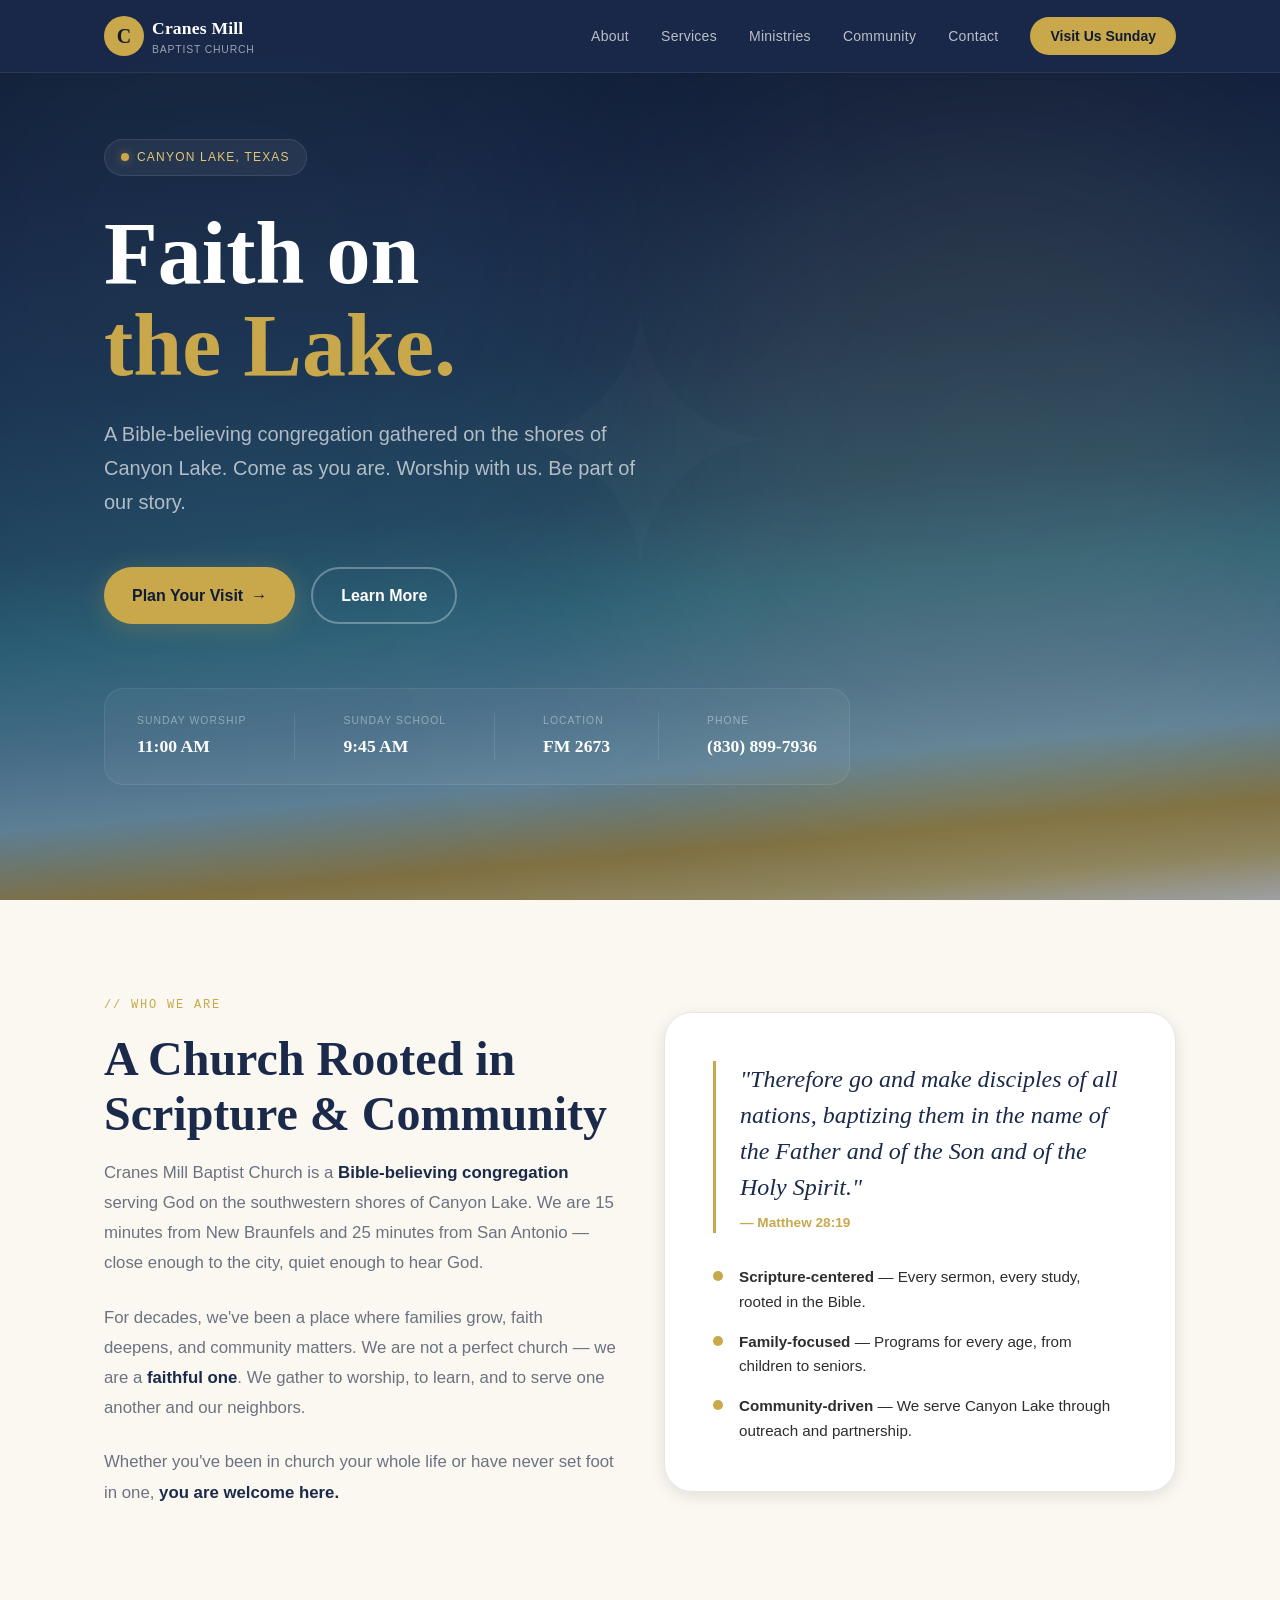
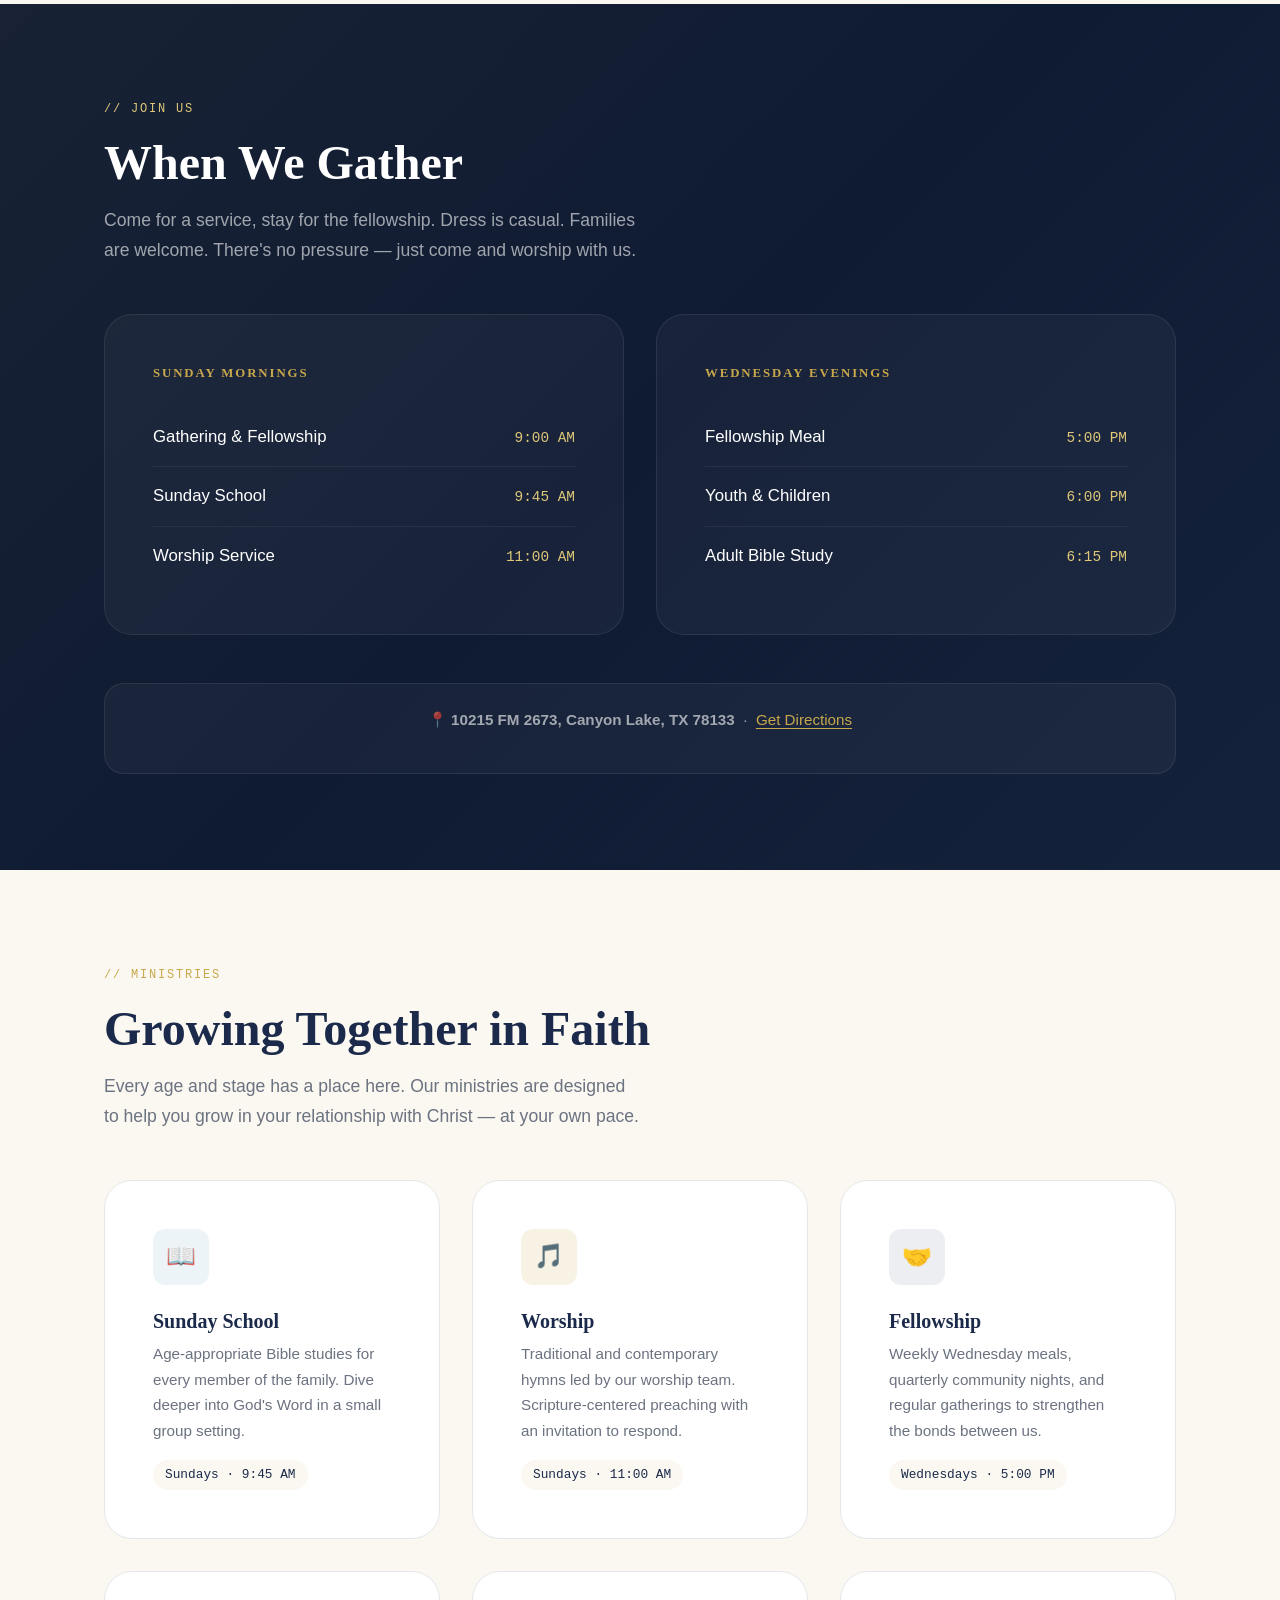
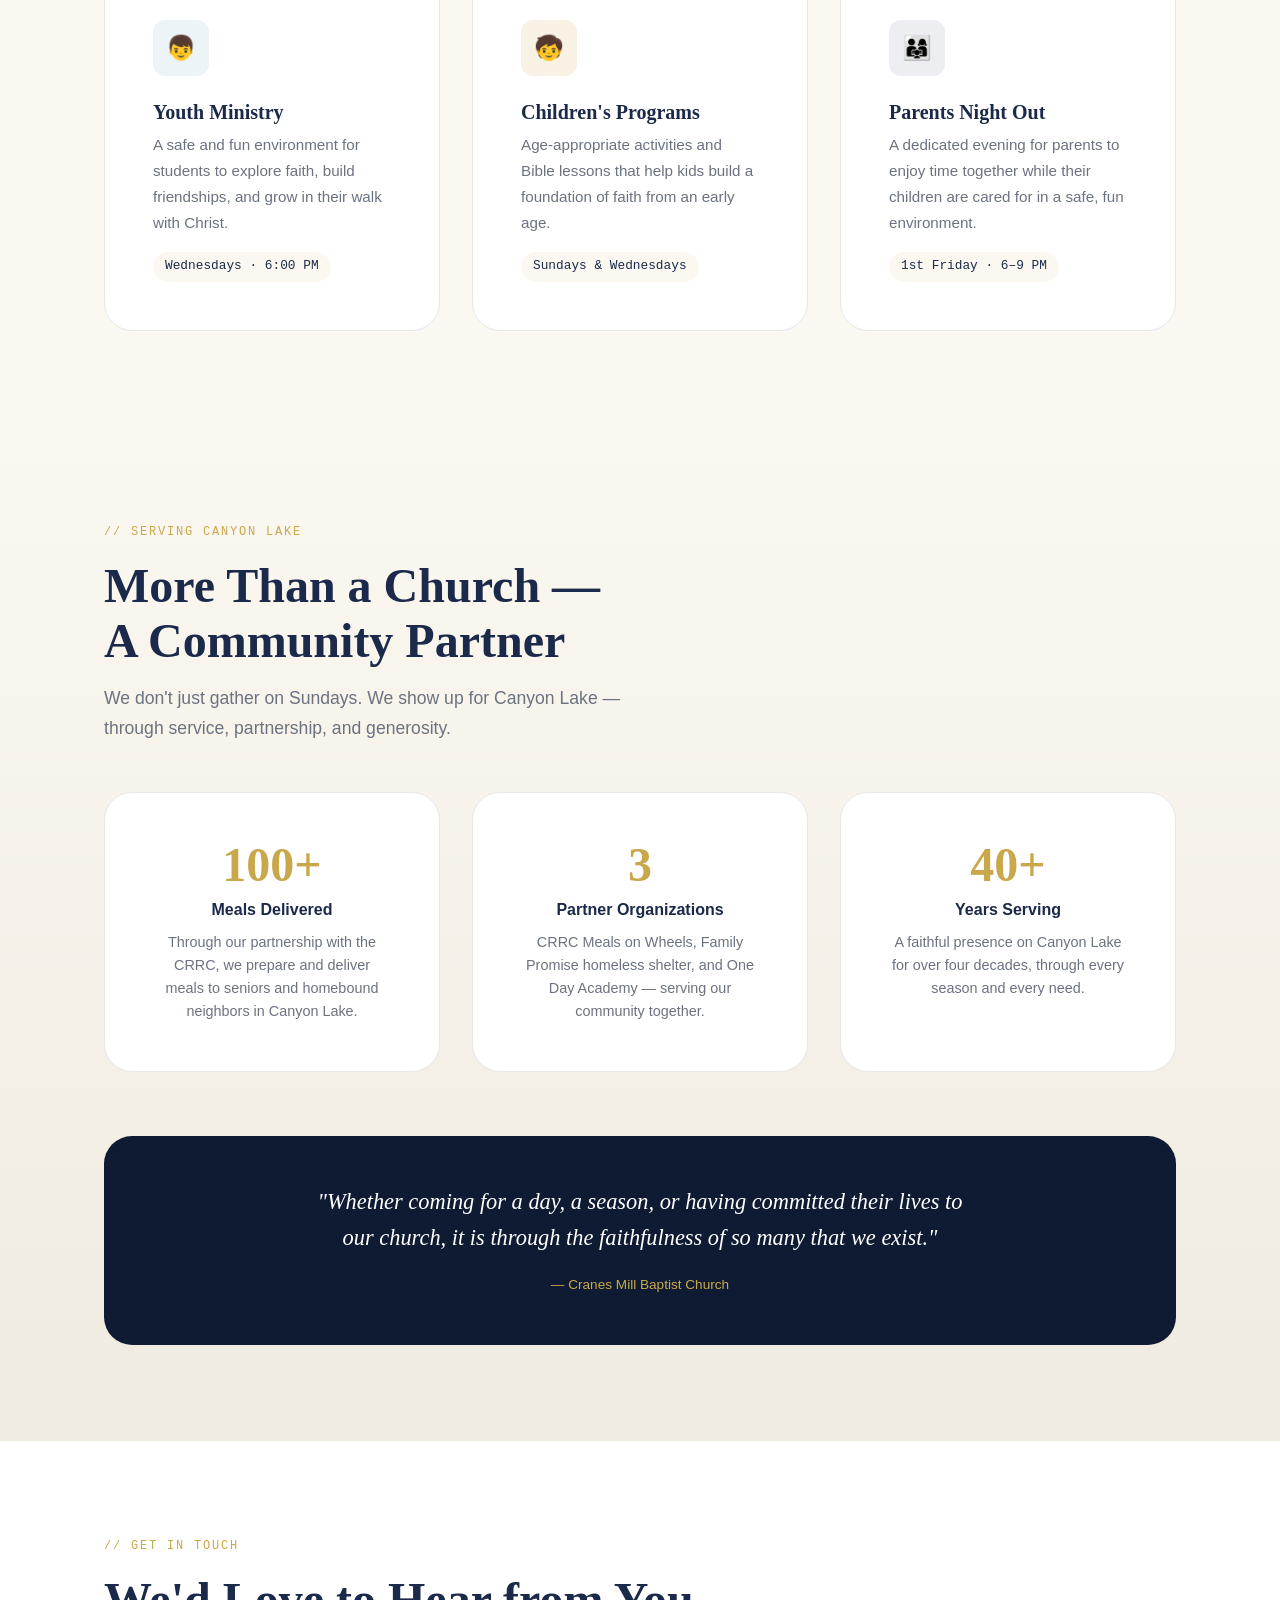
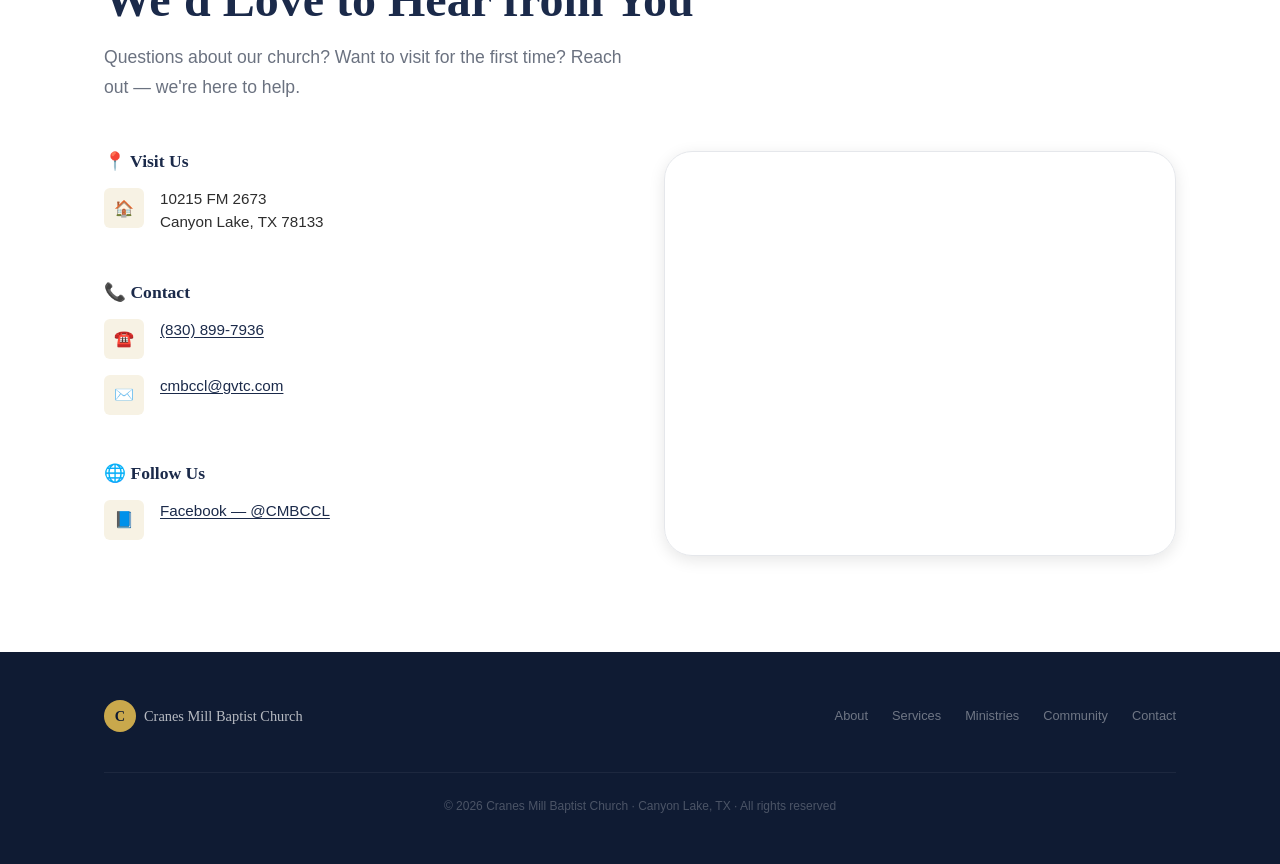
==== index.html @ 20af7277 "Initial deploy: Cranes Mill Baptist Church landing page Beautiful, responsive landing page for Crane" ====
<!DOCTYPE html>
<html lang="en">
<head>
  <meta charset="UTF-8" />
  <meta name="viewport" content="width=device-width, initial-scale=1.0" />
  <title>Cranes Mill Baptist Church — Faith on the Lake</title>
  <meta name="description" content="Cranes Mill Baptist Church — a Bible-believing congregation on the shores of Canyon Lake, TX. Join us Sundays at 11:00 AM for worship." />
  <meta property="og:title" content="Cranes Mill Baptist Church — Faith on the Lake" />
  <meta property="og:description" content="A Bible-believing congregation on the shores of Canyon Lake, TX. Join us Sundays at 11:00 AM." />
  <meta property="og:type" content="website" />
  <meta name="theme-color" content="#1B2A4A" />

  <style>
    /* ============================================================
       DESIGN TOKENS
       ============================================================ */
    :root {
      /* Palette */
      --navy:         #1B2A4A;
      --navy-deep:    #0F1B33;
      --navy-light:   #253A5E;
      --gold:         #C9A84C;
      --gold-light:   #E0C878;
      --gold-dim:     rgba(201, 168, 76, 0.15);
      --sky:          #6BA3BE;
      --sky-light:    #8FC1D6;
      --cream:        #FBF8F1;
      --cream-dark:   #F0EBE0;
      --white:        #FFFFFF;
      --charcoal:     #2D2D2D;
      --gray:         #6B7280;
      --gray-light:   #9CA3AF;
      --gray-border:  #E5E7EB;

      /* Typography */
      --font-heading: Georgia, 'Times New Roman', serif;
      --font-body:    -apple-system, BlinkMacSystemFont, 'Segoe UI', Roboto, 'Helvetica Neue', Arial, sans-serif;
      --font-mono:    'SF Mono', SFMono-Regular, Menlo, Consolas, monospace;

      /* Spacing */
      --space-xs:  0.25rem;
      --space-sm:  0.5rem;
      --space-md:  1rem;
      --space-lg:  1.5rem;
      --space-xl:  2rem;
      --space-2xl: 3rem;
      --space-3xl: 4rem;
      --space-4xl: 6rem;

      /* Radius */
      --radius-sm:   6px;
      --radius-md:   12px;
      --radius-lg:   20px;
      --radius-xl:   28px;
      --radius-pill: 999px;

      /* Shadows */
      --shadow-sm:  0 1px 3px rgba(0,0,0,0.08);
      --shadow-md:  0 4px 16px rgba(0,0,0,0.1);
      --shadow-lg:  0 8px 32px rgba(0,0,0,0.12);
      --shadow-xl:  0 16px 48px rgba(0,0,0,0.15);
      --shadow-gold: 0 4px 24px rgba(201, 168, 76, 0.25);

      /* Transitions */
      --ease-out: cubic-bezier(0.16, 1, 0.3, 1);
      --duration-fast: 180ms;
      --duration-normal: 320ms;
      --duration-slow: 500ms;
    }

    /* ============================================================
       RESET
       ============================================================ */
    *, *::before, *::after { box-sizing: border-box; margin: 0; padding: 0; }
    html { scroll-behavior: smooth; -webkit-text-size-adjust: 100%; }
    body {
      font-family: var(--font-body);
      font-size: 16px;
      line-height: 1.6;
      color: var(--charcoal);
      background: var(--cream);
      -webkit-font-smoothing: antialiased;
      -moz-osx-font-smoothing: grayscale;
      overflow-x: hidden;
    }
    img { max-width: 100%; display: block; }
    a { color: inherit; text-decoration: none; }
    ul, ol { list-style: none; }
    h1, h2, h3, h4, h5, h6 { font-family: var(--font-heading); line-height: 1.2; }

    /* ============================================================
       UTILITIES
       ============================================================ */
    .container {
      width: 100%;
      max-width: 1120px;
      margin: 0 auto;
      padding: 0 var(--space-lg);
    }
    .sr-only {
      position: absolute; width: 1px; height: 1px;
      padding: 0; margin: -1px; overflow: hidden;
      clip: rect(0,0,0,0); white-space: nowrap; border: 0;
    }
    .text-center { text-align: center; }
    .text-gold { color: var(--gold); }
    .text-navy { color: var(--navy); }
    .text-white { color: var(--white); }

    /* ============================================================
       BUTTONS
       ============================================================ */
    .btn {
      display: inline-flex;
      align-items: center;
      gap: var(--space-sm);
      padding: 0.875rem 1.75rem;
      border-radius: var(--radius-pill);
      font-family: var(--font-body);
      font-size: 1rem;
      font-weight: 600;
      cursor: pointer;
      border: none;
      transition: all var(--duration-normal) var(--ease-out);
      white-space: nowrap;
    }
    .btn-primary {
      background: var(--gold);
      color: var(--navy-deep);
      box-shadow: var(--shadow-gold);
    }
    .btn-primary:hover {
      background: var(--gold-light);
      transform: translateY(-2px);
      box-shadow: 0 8px 32px rgba(201, 168, 76, 0.35);
    }
    .btn-outline {
      background: transparent;
      color: var(--white);
      border: 2px solid rgba(255,255,255,0.3);
    }
    .btn-outline:hover {
      border-color: var(--gold);
      color: var(--gold);
      background: rgba(201, 168, 76, 0.08);
    }
    .btn-navy {
      background: var(--navy);
      color: var(--white);
    }
    .btn-navy:hover {
      background: var(--navy-light);
      transform: translateY(-2px);
    }
    .btn-arrow { transition: transform var(--duration-fast) var(--ease-out); }
    .btn:hover .btn-arrow { transform: translateX(4px); }

    /* ============================================================
       SCROLL REVEAL
       ============================================================ */
    [data-reveal] {
      opacity: 0;
      transform: translateY(24px);
      transition: opacity var(--duration-slow) var(--ease-out),
                  transform var(--duration-slow) var(--ease-out);
    }
    [data-reveal].is-visible {
      opacity: 1;
      transform: translateY(0);
    }
    @media (prefers-reduced-motion: reduce) {
      [data-reveal] { opacity: 1; transform: none; transition: none; }
    }

    /* ============================================================
       NAVIGATION
       ============================================================ */
    .nav {
      position: fixed;
      top: 0; left: 0; right: 0;
      z-index: 1000;
      background: rgba(27, 42, 74, 0.92);
      backdrop-filter: blur(16px);
      -webkit-backdrop-filter: blur(16px);
      border-bottom: 1px solid rgba(255,255,255,0.08);
      transition: background var(--duration-normal) var(--ease-out);
    }
    .nav-inner {
      display: flex;
      align-items: center;
      justify-content: space-between;
      height: 72px;
    }
    .nav-brand {
      display: flex;
      align-items: center;
      gap: var(--space-sm);
    }
    .nav-logo {
      width: 40px; height: 40px;
      background: var(--gold);
      border-radius: 50%;
      display: flex;
      align-items: center;
      justify-content: center;
      font-family: var(--font-heading);
      font-size: 1.25rem;
      font-weight: 700;
      color: var(--navy-deep);
    }
    .nav-name {
      font-family: var(--font-heading);
      font-size: 1.1rem;
      font-weight: 700;
      color: var(--white);
      letter-spacing: 0.01em;
    }
    .nav-name small {
      display: block;
      font-size: 0.65rem;
      font-weight: 400;
      color: var(--gray-light);
      font-family: var(--font-body);
      letter-spacing: 0.08em;
      text-transform: uppercase;
    }
    .nav-links {
      display: flex;
      align-items: center;
      gap: var(--space-xl);
    }
    .nav-link {
      font-size: 0.875rem;
      font-weight: 500;
      color: rgba(255,255,255,0.7);
      transition: color var(--duration-fast) var(--ease-out);
      letter-spacing: 0.02em;
    }
    .nav-link:hover { color: var(--gold); }
    .nav-cta {
      padding: 0.5rem 1.25rem;
      background: var(--gold);
      color: var(--navy-deep);
      border-radius: var(--radius-pill);
      font-size: 0.875rem;
      font-weight: 600;
      transition: all var(--duration-fast) var(--ease-out);
    }
    .nav-cta:hover {
      background: var(--gold-light);
      transform: translateY(-1px);
    }
    .nav-mobile-toggle {
      display: none;
      background: none;
      border: none;
      color: var(--white);
      font-size: 1.5rem;
      cursor: pointer;
      padding: var(--space-sm);
    }
    @media (max-width: 768px) {
      .nav-links { display: none; }
      .nav-mobile-toggle { display: block; }
      .nav-links.is-open {
        display: flex;
        flex-direction: column;
        position: absolute;
        top: 72px; left: 0; right: 0;
        background: rgba(27, 42, 74, 0.98);
        padding: var(--space-lg);
        gap: var(--space-md);
        border-bottom: 1px solid rgba(255,255,255,0.08);
      }
    }

    /* ============================================================
       HERO
       ============================================================ */
    .hero {
      position: relative;
      min-height: 100vh;
      display: flex;
      align-items: center;
      background: var(--navy-deep);
      overflow: hidden;
    }
    .hero-bg {
      position: absolute; inset: 0;
      z-index: 0;
      pointer-events: none;
    }
    /* Simulated lake/sky gradient */
    .hero-sky {
      position: absolute; inset: 0;
      background: linear-gradient(
        175deg,
        #0B1929 0%,
        #132244 20%,
        #1B3A5C 40%,
        #2A5F7A 55%,
        #3D8BA0 65%,
        #6BA3BE 75%,
        #8FC1D6 82%,
        #C9A84C 90%,
        #E0C878 95%,
        #FBF8F1 100%
      );
      opacity: 0.6;
    }
    .hero-glow {
      position: absolute;
      width: 60vw; height: 60vw;
      max-width: 700px; max-height: 700px;
      border-radius: 50%;
      filter: blur(120px);
      mix-blend-mode: screen;
    }
    .hero-glow-gold {
      bottom: 10%; right: -5%;
      background: var(--gold);
      opacity: 0.12;
    }
    .hero-glow-sky {
      top: -10%; left: -10%;
      background: var(--sky);
      opacity: 0.08;
    }
    /* Subtle cross watermark */
    .hero-cross {
      position: absolute;
      top: 50%; left: 50%;
      transform: translate(-50%, -50%);
      font-size: 28vw;
      font-family: var(--font-heading);
      color: rgba(255,255,255,0.015);
      pointer-events: none;
      user-select: none;
      line-height: 1;
    }
    .hero-content {
      position: relative;
      z-index: 1;
      padding-top: 120px;
      padding-bottom: var(--space-4xl);
    }
    .hero-eyebrow {
      display: inline-flex;
      align-items: center;
      gap: var(--space-sm);
      padding: 0.5rem 1rem;
      background: rgba(255,255,255,0.06);
      border: 1px solid rgba(255,255,255,0.1);
      border-radius: var(--radius-pill);
      font-size: 0.75rem;
      font-weight: 500;
      letter-spacing: 0.1em;
      text-transform: uppercase;
      color: var(--gold-light);
      margin-bottom: var(--space-xl);
    }
    .hero-dot {
      width: 8px; height: 8px;
      border-radius: 50%;
      background: var(--gold);
      box-shadow: 0 0 10px rgba(201, 168, 76, 0.5);
      animation: pulse 2.5s ease-in-out infinite;
    }
    @keyframes pulse {
      0%, 100% { opacity: 1; }
      50% { opacity: 0.4; }
    }
    .hero-title {
      font-size: clamp(2.8rem, 7vw, 5.5rem);
      font-weight: 700;
      color: var(--white);
      line-height: 1.05;
      margin-bottom: var(--space-lg);
      max-width: 14ch;
    }
    .hero-title em {
      font-style: normal;
      color: var(--gold);
      display: block;
    }
    .hero-sub {
      font-size: clamp(1rem, 2vw, 1.25rem);
      color: rgba(255,255,255,0.65);
      max-width: 50ch;
      line-height: 1.7;
      margin-bottom: var(--space-2xl);
    }
    .hero-ctas {
      display: flex;
      flex-wrap: wrap;
      gap: var(--space-md);
      margin-bottom: var(--space-3xl);
    }
    .hero-info {
      display: flex;
      flex-wrap: wrap;
      gap: var(--space-2xl);
      padding: var(--space-lg) var(--space-xl);
      background: rgba(255,255,255,0.04);
      border: 1px solid rgba(255,255,255,0.08);
      border-radius: var(--radius-lg);
      max-width: max-content;
    }
    .hero-info-item {
      display: flex;
      flex-direction: column;
      gap: 2px;
    }
    .hero-info-label {
      font-size: 0.65rem;
      text-transform: uppercase;
      letter-spacing: 0.1em;
      color: rgba(255,255,255,0.4);
      font-weight: 500;
    }
    .hero-info-value {
      font-family: var(--font-heading);
      font-size: 1.1rem;
      font-weight: 600;
      color: var(--white);
    }
    .hero-info-divider {
      width: 1px;
      background: rgba(255,255,255,0.1);
      align-self: stretch;
    }
    @media (max-width: 600px) {
      .hero-info { flex-direction: column; gap: var(--space-md); }
      .hero-info-divider { width: 100%; height: 1px; }
    }

    /* ============================================================
       SECTION SHARED
       ============================================================ */
    .section {
      padding: var(--space-4xl) 0;
    }
    .section-eyebrow {
      font-family: var(--font-mono);
      font-size: 0.75rem;
      color: var(--gold);
      text-transform: uppercase;
      letter-spacing: 0.15em;
      margin-bottom: var(--space-md);
    }
    .section-title {
      font-size: clamp(2rem, 4vw, 3rem);
      font-weight: 700;
      color: var(--navy);
      margin-bottom: var(--space-md);
      line-height: 1.15;
    }
    .section-lede {
      font-size: 1.1rem;
      color: var(--gray);
      max-width: 55ch;
      line-height: 1.7;
      margin-bottom: var(--space-2xl);
    }

    /* ============================================================
       ABOUT
       ============================================================ */
    .about { background: var(--cream); }
    .about-grid {
      display: grid;
      grid-template-columns: 1fr 1fr;
      gap: var(--space-2xl);
      align-items: center;
    }
    .about-text p {
      font-size: 1.05rem;
      color: var(--gray);
      line-height: 1.8;
      margin-bottom: var(--space-lg);
    }
    .about-text p:last-child { margin-bottom: 0; }
    .about-text strong { color: var(--navy); font-weight: 600; }
    .about-card {
      padding: var(--space-2xl);
      background: var(--white);
      border: 1px solid var(--gray-border);
      border-radius: var(--radius-xl);
      box-shadow: var(--shadow-md);
    }
    .about-scripture {
      font-family: var(--font-heading);
      font-size: 1.5rem;
      font-style: italic;
      color: var(--navy);
      line-height: 1.5;
      margin-bottom: var(--space-md);
      position: relative;
      padding-left: var(--space-lg);
      border-left: 3px solid var(--gold);
    }
    .about-scripture-ref {
      display: block;
      font-size: 0.85rem;
      font-style: normal;
      font-family: var(--font-body);
      color: var(--gold);
      font-weight: 600;
      margin-top: var(--space-sm);
    }
    .about-values {
      display: flex;
      flex-direction: column;
      gap: var(--space-md);
      margin-top: var(--space-xl);
    }
    .about-value {
      display: flex;
      align-items: flex-start;
      gap: var(--space-md);
    }
    .about-value-dot {
      width: 10px; height: 10px;
      border-radius: 50%;
      background: var(--gold);
      flex-shrink: 0;
      margin-top: 6px;
    }
    .about-value-text {
      font-size: 0.95rem;
      color: var(--charcoal);
      line-height: 1.6;
    }
    @media (max-width: 768px) {
      .about-grid { grid-template-columns: 1fr; }
    }

    /* ============================================================
       SERVICE TIMES
       ============================================================ */
    .services {
      background: var(--navy-deep);
      color: var(--white);
      position: relative;
      overflow: hidden;
    }
    .services .section-eyebrow { color: var(--gold-light); }
    .services .section-title { color: var(--white); }
    .services .section-lede { color: rgba(255,255,255,0.6); }
    .services-bg {
      position: absolute; inset: 0;
      background: linear-gradient(135deg, rgba(201,168,76,0.05) 0%, transparent 50%, rgba(107,163,190,0.05) 100%);
      pointer-events: none;
    }
    .services-grid {
      display: grid;
      grid-template-columns: repeat(2, 1fr);
      gap: var(--space-xl);
      position: relative;
      z-index: 1;
    }
    .service-card {
      padding: var(--space-2xl);
      background: rgba(255,255,255,0.04);
      border: 1px solid rgba(255,255,255,0.08);
      border-radius: var(--radius-xl);
      transition: all var(--duration-normal) var(--ease-out);
    }
    .service-card:hover {
      border-color: var(--gold);
      background: rgba(201, 168, 76, 0.05);
      transform: translateY(-4px);
    }
    .service-day {
      font-family: var(--font-heading);
      font-size: 0.8rem;
      text-transform: uppercase;
      letter-spacing: 0.15em;
      color: var(--gold);
      margin-bottom: var(--space-lg);
      font-weight: 600;
    }
    .service-item {
      display: flex;
      justify-content: space-between;
      align-items: baseline;
      padding: var(--space-md) 0;
      border-bottom: 1px solid rgba(255,255,255,0.06);
    }
    .service-item:last-child { border-bottom: none; }
    .service-name {
      font-size: 1.05rem;
      font-weight: 500;
      color: var(--white);
    }
    .service-time {
      font-family: var(--font-mono);
      font-size: 0.9rem;
      color: var(--gold-light);
      font-weight: 500;
    }
    .services-map {
      margin-top: var(--space-2xl);
      padding: var(--space-lg);
      background: rgba(255,255,255,0.04);
      border: 1px solid rgba(255,255,255,0.08);
      border-radius: var(--radius-lg);
      text-align: center;
      position: relative;
      z-index: 1;
    }
    .services-map p {
      color: rgba(255,255,255,0.6);
      font-size: 0.95rem;
      margin-bottom: var(--space-md);
    }
    .services-map a {
      color: var(--gold);
      text-decoration: underline;
      text-underline-offset: 3px;
    }
    .services-map a:hover { color: var(--gold-light); }
    @media (max-width: 768px) {
      .services-grid { grid-template-columns: 1fr; }
    }

    /* ============================================================
       MINISTRIES
       ============================================================ */
    .ministries { background: var(--cream); }
    .ministries-grid {
      display: grid;
      grid-template-columns: repeat(3, 1fr);
      gap: var(--space-xl);
    }
    .ministry-card {
      padding: var(--space-2xl);
      background: var(--white);
      border: 1px solid var(--gray-border);
      border-radius: var(--radius-xl);
      transition: all var(--duration-normal) var(--ease-out);
    }
    .ministry-card:hover {
      border-color: var(--gold);
      box-shadow: var(--shadow-lg);
      transform: translateY(-4px);
    }
    .ministry-icon {
      width: 56px; height: 56px;
      border-radius: var(--radius-md);
      display: flex;
      align-items: center;
      justify-content: center;
      font-size: 1.5rem;
      margin-bottom: var(--space-lg);
    }
    .ministry-icon-blue { background: rgba(107, 163, 190, 0.12); }
    .ministry-icon-gold { background: var(--gold-dim); }
    .ministry-icon-navy { background: rgba(27, 42, 74, 0.08); }
    .ministry-name {
      font-family: var(--font-heading);
      font-size: 1.25rem;
      font-weight: 700;
      color: var(--navy);
      margin-bottom: var(--space-sm);
    }
    .ministry-desc {
      font-size: 0.95rem;
      color: var(--gray);
      line-height: 1.7;
    }
    .ministry-time {
      display: inline-block;
      margin-top: var(--space-md);
      padding: 0.3rem 0.75rem;
      background: var(--cream);
      border-radius: var(--radius-pill);
      font-size: 0.8rem;
      font-family: var(--font-mono);
      color: var(--navy);
      font-weight: 500;
    }
    @media (max-width: 900px) {
      .ministries-grid { grid-template-columns: 1fr; }
    }

    /* ============================================================
       COMMUNITY
       ============================================================ */
    .community {
      background: linear-gradient(180deg, var(--cream) 0%, var(--cream-dark) 100%);
    }
    .community-grid {
      display: grid;
      grid-template-columns: repeat(3, 1fr);
      gap: var(--space-xl);
    }
    .community-card {
      padding: var(--space-2xl);
      background: var(--white);
      border: 1px solid var(--gray-border);
      border-radius: var(--radius-xl);
      text-align: center;
      transition: all var(--duration-normal) var(--ease-out);
    }
    .community-card:hover {
      transform: translateY(-4px);
      box-shadow: var(--shadow-lg);
    }
    .community-num {
      font-family: var(--font-heading);
      font-size: 3rem;
      font-weight: 700;
      color: var(--gold);
      line-height: 1;
      margin-bottom: var(--space-sm);
    }
    .community-label {
      font-size: 1rem;
      font-weight: 600;
      color: var(--navy);
      margin-bottom: var(--space-sm);
    }
    .community-desc {
      font-size: 0.9rem;
      color: var(--gray);
      line-height: 1.6;
    }
    .community-quote {
      margin-top: var(--space-3xl);
      padding: var(--space-2xl);
      background: var(--navy-deep);
      border-radius: var(--radius-xl);
      text-align: center;
    }
    .community-quote blockquote {
      font-family: var(--font-heading);
      font-size: clamp(1.1rem, 2vw, 1.4rem);
      font-style: italic;
      color: var(--white);
      line-height: 1.6;
      max-width: 60ch;
      margin: 0 auto var(--space-md);
    }
    .community-quote cite {
      font-style: normal;
      font-size: 0.85rem;
      color: var(--gold);
      font-weight: 500;
    }
    @media (max-width: 900px) {
      .community-grid { grid-template-columns: 1fr; }
    }

    /* ============================================================
       CONTACT
       ============================================================ */
    .contact { background: var(--white); }
    .contact-grid {
      display: grid;
      grid-template-columns: 1fr 1fr;
      gap: var(--space-2xl);
    }
    .contact-info { display: flex; flex-direction: column; gap: var(--space-xl); }
    .contact-block-title {
      font-family: var(--font-heading);
      font-size: 1.1rem;
      font-weight: 700;
      color: var(--navy);
      margin-bottom: var(--space-md);
    }
    .contact-item {
      display: flex;
      align-items: flex-start;
      gap: var(--space-md);
      margin-bottom: var(--space-md);
    }
    .contact-icon {
      width: 40px; height: 40px;
      border-radius: var(--radius-sm);
      background: var(--gold-dim);
      display: flex;
      align-items: center;
      justify-content: center;
      font-size: 1rem;
      flex-shrink: 0;
    }
    .contact-detail {
      font-size: 0.95rem;
      color: var(--charcoal);
      line-height: 1.5;
    }
    .contact-detail a {
      color: var(--navy);
      text-decoration: underline;
      text-underline-offset: 2px;
    }
    .contact-detail a:hover { color: var(--gold); }
    .contact-map {
      border-radius: var(--radius-xl);
      overflow: hidden;
      border: 1px solid var(--gray-border);
      box-shadow: var(--shadow-md);
      min-height: 360px;
    }
    .contact-map iframe {
      width: 100%;
      height: 100%;
      min-height: 360px;
      border: 0;
    }
    @media (max-width: 768px) {
      .contact-grid { grid-template-columns: 1fr; }
    }

    /* ============================================================
       FOOTER
       ============================================================ */
    .footer {
      background: var(--navy-deep);
      color: rgba(255,255,255,0.5);
      padding: var(--space-2xl) 0;
    }
    .footer-inner {
      display: flex;
      justify-content: space-between;
      align-items: center;
      flex-wrap: wrap;
      gap: var(--space-md);
    }
    .footer-brand {
      display: flex;
      align-items: center;
      gap: var(--space-sm);
    }
    .footer-logo {
      width: 32px; height: 32px;
      background: var(--gold);
      border-radius: 50%;
      display: flex;
      align-items: center;
      justify-content: center;
      font-family: var(--font-heading);
      font-size: 0.9rem;
      font-weight: 700;
      color: var(--navy-deep);
    }
    .footer-name {
      font-family: var(--font-heading);
      font-size: 0.9rem;
      color: rgba(255,255,255,0.7);
    }
    .footer-links {
      display: flex;
      gap: var(--space-lg);
    }
    .footer-link {
      font-size: 0.8rem;
      color: rgba(255,255,255,0.4);
      transition: color var(--duration-fast) var(--ease-out);
    }
    .footer-link:hover { color: var(--gold); }
    .footer-copy {
      width: 100%;
      text-align: center;
      font-size: 0.75rem;
      color: rgba(255,255,255,0.25);
      margin-top: var(--space-lg);
      padding-top: var(--space-lg);
      border-top: 1px solid rgba(255,255,255,0.06);
    }
  </style>
</head>

<body>

  <!-- ===== NAVIGATION ===== -->
  <nav class="nav" role="navigation" aria-label="Main navigation">
    <div class="container nav-inner">
      <a href="#hero" class="nav-brand">
        <div class="nav-logo" aria-hidden="true">C</div>
        <div class="nav-name">
          Cranes Mill
          <small>Baptist Church</small>
        </div>
      </a>
      <div class="nav-links" id="nav-links">
        <a href="#about" class="nav-link">About</a>
        <a href="#services" class="nav-link">Services</a>
        <a href="#ministries" class="nav-link">Ministries</a>
        <a href="#community" class="nav-link">Community</a>
        <a href="#contact" class="nav-link">Contact</a>
        <a href="#services" class="nav-cta">Visit Us Sunday</a>
      </div>
      <button class="nav-mobile-toggle" id="nav-toggle" aria-label="Toggle navigation" aria-expanded="false">
        &#9776;
      </button>
    </div>
  </nav>

  <!-- ===== HERO ===== -->
  <section class="hero" id="hero">
    <div class="hero-bg" aria-hidden="true">
      <div class="hero-sky"></div>
      <div class="hero-glow hero-glow-gold"></div>
      <div class="hero-glow hero-glow-sky"></div>
      <div class="hero-cross">✦</div>
    </div>

    <div class="container hero-content">
      <div class="hero-eyebrow" data-reveal>
        <span class="hero-dot" aria-hidden="true"></span>
        <span>Canyon Lake, Texas</span>
      </div>

      <h1 class="hero-title" data-reveal>
        Faith on<em>the Lake.</em>
      </h1>

      <p class="hero-sub" data-reveal>
        A Bible-believing congregation gathered on the shores of Canyon Lake.
        Come as you are. Worship with us. Be part of our story.
      </p>

      <div class="hero-ctas" data-reveal>
        <a class="btn btn-primary" href="#services">
          <span>Plan Your Visit</span>
          <span class="btn-arrow" aria-hidden="true">→</span>
        </a>
        <a class="btn btn-outline" href="#about">
          <span>Learn More</span>
        </a>
      </div>

      <div class="hero-info" data-reveal>
        <div class="hero-info-item">
          <span class="hero-info-label">Sunday Worship</span>
          <span class="hero-info-value">11:00 AM</span>
        </div>
        <div class="hero-info-divider" aria-hidden="true"></div>
        <div class="hero-info-item">
          <span class="hero-info-label">Sunday School</span>
          <span class="hero-info-value">9:45 AM</span>
        </div>
        <div class="hero-info-divider" aria-hidden="true"></div>
        <div class="hero-info-item">
          <span class="hero-info-label">Location</span>
          <span class="hero-info-value">FM 2673</span>
        </div>
        <div class="hero-info-divider" aria-hidden="true"></div>
        <div class="hero-info-item">
          <span class="hero-info-label">Phone</span>
          <span class="hero-info-value">(830) 899-7936</span>
        </div>
      </div>
    </div>
  </section>

  <!-- ===== ABOUT ===== -->
  <section class="section about" id="about">
    <div class="container">
      <div class="about-grid">
        <div class="about-text" data-reveal>
          <div class="section-eyebrow">// who we are</div>
          <h2 class="section-title">A Church Rooted in<br/>Scripture &amp; Community</h2>
          <p>
            Cranes Mill Baptist Church is a <strong>Bible-believing congregation</strong> serving God
            on the southwestern shores of Canyon Lake. We are 15 minutes from New Braunfels
            and 25 minutes from San Antonio — close enough to the city, quiet enough to hear God.
          </p>
          <p>
            For decades, we've been a place where families grow, faith deepens, and community
            matters. We are not a perfect church — we are a <strong>faithful one</strong>.
            We gather to worship, to learn, and to serve one another and our neighbors.
          </p>
          <p>
            Whether you've been in church your whole life or have never set foot in one,
            <strong>you are welcome here.</strong>
          </p>
        </div>

        <div class="about-card" data-reveal>
          <div class="about-scripture">
            "Therefore go and make disciples of all nations, baptizing them in the name
            of the Father and of the Son and of the Holy Spirit."
            <span class="about-scripture-ref">— Matthew 28:19</span>
          </div>
          <div class="about-values">
            <div class="about-value">
              <div class="about-value-dot" aria-hidden="true"></div>
              <div class="about-value-text"><strong>Scripture-centered</strong> — Every sermon, every study, rooted in the Bible.</div>
            </div>
            <div class="about-value">
              <div class="about-value-dot" aria-hidden="true"></div>
              <div class="about-value-text"><strong>Family-focused</strong> — Programs for every age, from children to seniors.</div>
            </div>
            <div class="about-value">
              <div class="about-value-dot" aria-hidden="true"></div>
              <div class="about-value-text"><strong>Community-driven</strong> — We serve Canyon Lake through outreach and partnership.</div>
            </div>
          </div>
        </div>
      </div>
    </div>
  </section>

  <!-- ===== SERVICE TIMES ===== -->
  <section class="section services" id="services">
    <div class="services-bg" aria-hidden="true"></div>
    <div class="container">
      <div class="section-eyebrow" data-reveal>// join us</div>
      <h2 class="section-title" data-reveal>When We Gather</h2>
      <p class="section-lede" data-reveal>
        Come for a service, stay for the fellowship. Dress is casual. Families are welcome.
        There's no pressure — just come and worship with us.
      </p>

      <div class="services-grid" data-reveal>
        <div class="service-card">
          <div class="service-day">Sunday Mornings</div>
          <div class="service-item">
            <span class="service-name">Gathering &amp; Fellowship</span>
            <span class="service-time">9:00 AM</span>
          </div>
          <div class="service-item">
            <span class="service-name">Sunday School</span>
            <span class="service-time">9:45 AM</span>
          </div>
          <div class="service-item">
            <span class="service-name">Worship Service</span>
            <span class="service-time">11:00 AM</span>
          </div>
        </div>

        <div class="service-card">
          <div class="service-day">Wednesday Evenings</div>
          <div class="service-item">
            <span class="service-name">Fellowship Meal</span>
            <span class="service-time">5:00 PM</span>
          </div>
          <div class="service-item">
            <span class="service-name">Youth &amp; Children</span>
            <span class="service-time">6:00 PM</span>
          </div>
          <div class="service-item">
            <span class="service-name">Adult Bible Study</span>
            <span class="service-time">6:15 PM</span>
          </div>
        </div>
      </div>

      <div class="services-map" data-reveal>
        <p>
          📍 <strong>10215 FM 2673, Canyon Lake, TX 78133</strong>
          &nbsp;·&nbsp;
          <a href="https://www.google.com/maps/search/10215+FM+2673+Canyon+Lake+TX+78133" target="_blank" rel="noopener noreferrer">
            Get Directions
          </a>
        </p>
      </div>
    </div>
  </section>

  <!-- ===== MINISTRIES ===== -->
  <section class="section ministries" id="ministries">
    <div class="container">
      <div class="section-eyebrow" data-reveal>// ministries</div>
      <h2 class="section-title" data-reveal>Growing Together in Faith</h2>
      <p class="section-lede" data-reveal>
        Every age and stage has a place here. Our ministries are designed to help you
        grow in your relationship with Christ — at your own pace.
      </p>

      <div class="ministries-grid" data-reveal>
        <div class="ministry-card">
          <div class="ministry-icon ministry-icon-blue" aria-hidden="true">📖</div>
          <h3 class="ministry-name">Sunday School</h3>
          <p class="ministry-desc">
            Age-appropriate Bible studies for every member of the family.
            Dive deeper into God's Word in a small group setting.
          </p>
          <span class="ministry-time">Sundays · 9:45 AM</span>
        </div>

        <div class="ministry-card">
          <div class="ministry-icon ministry-icon-gold" aria-hidden="true">🎵</div>
          <h3 class="ministry-name">Worship</h3>
          <p class="ministry-desc">
            Traditional and contemporary hymns led by our worship team.
            Scripture-centered preaching with an invitation to respond.
          </p>
          <span class="ministry-time">Sundays · 11:00 AM</span>
        </div>

        <div class="ministry-card">
          <div class="ministry-icon ministry-icon-navy" aria-hidden="true">🤝</div>
          <h3 class="ministry-name">Fellowship</h3>
          <p class="ministry-desc">
            Weekly Wednesday meals, quarterly community nights, and regular
            gatherings to strengthen the bonds between us.
          </p>
          <span class="ministry-time">Wednesdays · 5:00 PM</span>
        </div>

        <div class="ministry-card">
          <div class="ministry-icon ministry-icon-blue" aria-hidden="true">👦</div>
          <h3 class="ministry-name">Youth Ministry</h3>
          <p class="ministry-desc">
            A safe and fun environment for students to explore faith,
            build friendships, and grow in their walk with Christ.
          </p>
          <span class="ministry-time">Wednesdays · 6:00 PM</span>
        </div>

        <div class="ministry-card">
          <div class="ministry-icon ministry-icon-gold" aria-hidden="true">🧒</div>
          <h3 class="ministry-name">Children's Programs</h3>
          <p class="ministry-desc">
            Age-appropriate activities and Bible lessons that help
            kids build a foundation of faith from an early age.
          </p>
          <span class="ministry-time">Sundays & Wednesdays</span>
        </div>

        <div class="ministry-card">
          <div class="ministry-icon ministry-icon-navy" aria-hidden="true">👨‍👩‍👧</div>
          <h3 class="ministry-name">Parents Night Out</h3>
          <p class="ministry-desc">
            A dedicated evening for parents to enjoy time together while
            their children are cared for in a safe, fun environment.
          </p>
          <span class="ministry-time">1st Friday · 6–9 PM</span>
        </div>
      </div>
    </div>
  </section>

  <!-- ===== COMMUNITY ===== -->
  <section class="section community" id="community">
    <div class="container">
      <div class="section-eyebrow" data-reveal>// serving canyon lake</div>
      <h2 class="section-title" data-reveal>More Than a Church —<br/>A Community Partner</h2>
      <p class="section-lede" data-reveal>
        We don't just gather on Sundays. We show up for Canyon Lake —
        through service, partnership, and generosity.
      </p>

      <div class="community-grid" data-reveal>
        <div class="community-card">
          <div class="community-num">100+</div>
          <div class="community-label">Meals Delivered</div>
          <p class="community-desc">
            Through our partnership with the CRRC, we prepare and deliver
            meals to seniors and homebound neighbors in Canyon Lake.
          </p>
        </div>

        <div class="community-card">
          <div class="community-num">3</div>
          <div class="community-label">Partner Organizations</div>
          <p class="community-desc">
            CRRC Meals on Wheels, Family Promise homeless shelter,
            and One Day Academy — serving our community together.
          </p>
        </div>

        <div class="community-card">
          <div class="community-num">40+</div>
          <div class="community-label">Years Serving</div>
          <p class="community-desc">
            A faithful presence on Canyon Lake for over four decades,
            through every season and every need.
          </p>
        </div>
      </div>

      <div class="community-quote" data-reveal>
        <blockquote>
          "Whether coming for a day, a season, or having committed their lives to our church,
          it is through the faithfulness of so many that we exist."
        </blockquote>
        <cite>— Cranes Mill Baptist Church</cite>
      </div>
    </div>
  </section>

  <!-- ===== CONTACT ===== -->
  <section class="section contact" id="contact">
    <div class="container">
      <div class="section-eyebrow" data-reveal>// get in touch</div>
      <h2 class="section-title" data-reveal>We'd Love to Hear from You</h2>
      <p class="section-lede" data-reveal>
        Questions about our church? Want to visit for the first time?
        Reach out — we're here to help.
      </p>

      <div class="contact-grid" data-reveal>
        <div class="contact-info">
          <div>
            <h3 class="contact-block-title">📍 Visit Us</h3>
            <div class="contact-item">
              <div class="contact-icon" aria-hidden="true">🏠</div>
              <div class="contact-detail">
                10215 FM 2673<br/>
                Canyon Lake, TX 78133
              </div>
            </div>
          </div>

          <div>
            <h3 class="contact-block-title">📞 Contact</h3>
            <div class="contact-item">
              <div class="contact-icon" aria-hidden="true">☎️</div>
              <div class="contact-detail">
                <a href="tel:+18308997936">(830) 899-7936</a>
              </div>
            </div>
            <div class="contact-item">
              <div class="contact-icon" aria-hidden="true">✉️</div>
              <div class="contact-detail">
                <a href="mailto:cmbccl@gvtc.com">cmbccl@gvtc.com</a>
              </div>
            </div>
          </div>

          <div>
            <h3 class="contact-block-title">🌐 Follow Us</h3>
            <div class="contact-item">
              <div class="contact-icon" aria-hidden="true">📘</div>
              <div class="contact-detail">
                <a href="https://www.facebook.com/CMBCCL/" target="_blank" rel="noopener noreferrer">
                  Facebook — @CMBCCL
                </a>
              </div>
            </div>
          </div>
        </div>

        <div class="contact-map">
          <iframe
            src="https://www.google.com/maps/embed?pb=!1m18!1m12!1m3!1d3472.5!2d-98.252!3d29.884!2m3!1f0!2f0!3f0!3m2!1i1024!2i768!4f13.1!3m3!1m2!1s0x0%3A0x0!2s10215+FM+2673+Canyon+Lake+TX+78133!5e0!3m2!1sen!2sus!4v1"
            width="100%"
            height="100%"
            style="border:0; min-height: 360px;"
            allowfullscreen=""
            loading="lazy"
            referrerpolicy="no-referrer-when-downgrade"
            title="Cranes Mill Baptist Church location"
          ></iframe>
        </div>
      </div>
    </div>
  </section>

  <!-- ===== FOOTER ===== -->
  <footer class="footer">
    <div class="container footer-inner">
      <div class="footer-brand">
        <div class="footer-logo" aria-hidden="true">C</div>
        <span class="footer-name">Cranes Mill Baptist Church</span>
      </div>
      <div class="footer-links">
        <a href="#about" class="footer-link">About</a>
        <a href="#services" class="footer-link">Services</a>
        <a href="#ministries" class="footer-link">Ministries</a>
        <a href="#community" class="footer-link">Community</a>
        <a href="#contact" class="footer-link">Contact</a>
      </div>
      <div class="footer-copy">
        &copy; 2026 Cranes Mill Baptist Church · Canyon Lake, TX · All rights reserved
      </div>
    </div>
  </footer>

  <!-- ===== SCRIPTS ===== -->
  <script>
    // Mobile nav toggle
    const toggle = document.getElementById('nav-toggle');
    const links = document.getElementById('nav-links');
    toggle.addEventListener('click', () => {
      const open = links.classList.toggle('is-open');
      toggle.setAttribute('aria-expanded', open);
    });

    // Close mobile nav on link click
    links.querySelectorAll('.nav-link, .nav-cta').forEach(link => {
      link.addEventListener('click', () => {
        links.classList.remove('is-open');
        toggle.setAttribute('aria-expanded', 'false');
      });
    });

    // Scroll reveal
    const observer = new IntersectionObserver(
      (entries) => {
        for (const entry of entries) {
          if (entry.isIntersecting) {
            entry.target.classList.add('is-visible');
            observer.unobserve(entry.target);
          }
        }
      },
      { threshold: 0.1, rootMargin: '0px 0px -60px 0px' }
    );
    document.querySelectorAll('[data-reveal]').forEach(el => observer.observe(el));

    // Smooth scroll for anchor links
    document.querySelectorAll('a[href^="#"]').forEach(a => {
      a.addEventListener('click', (e) => {
        const target = document.querySelector(a.getAttribute('href'));
        if (target) {
          e.preventDefault();
          target.scrollIntoView({ behavior: 'smooth' });
        }
      });
    });
  </script>

</body>
</html>
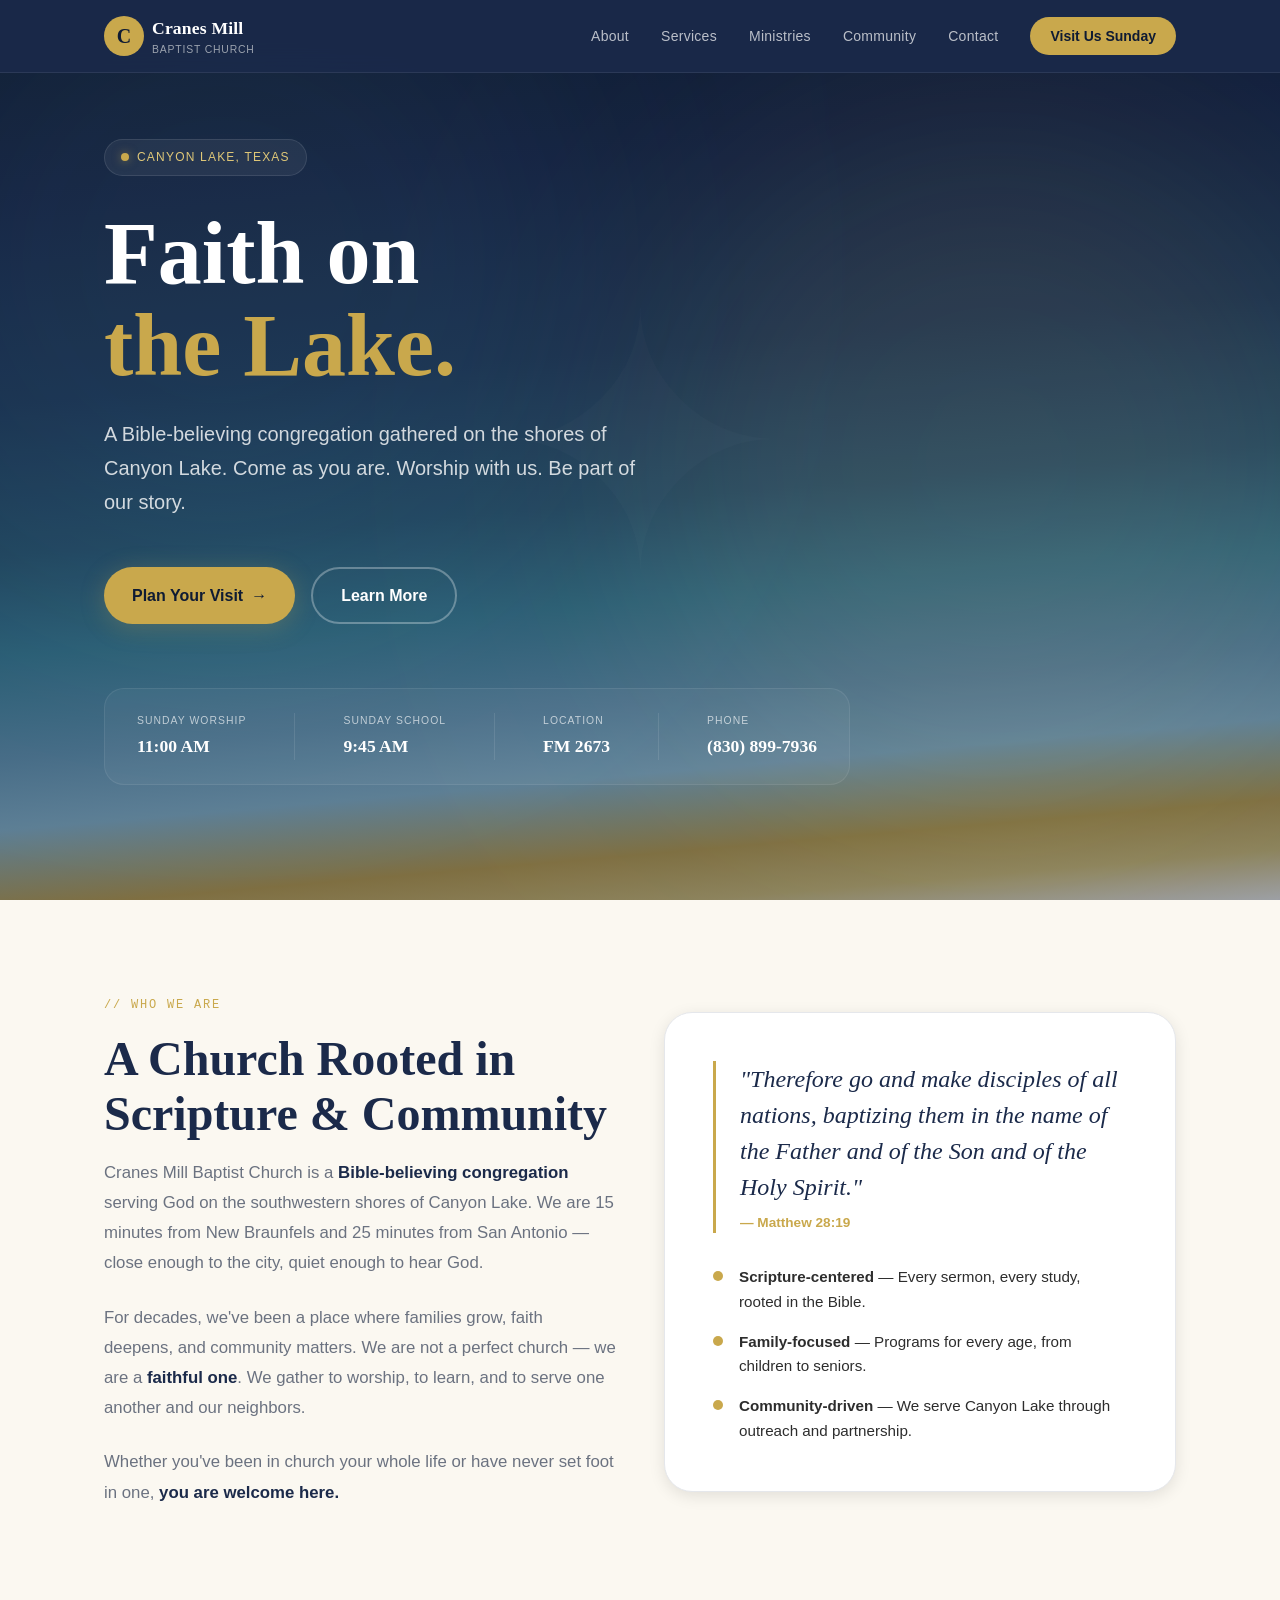
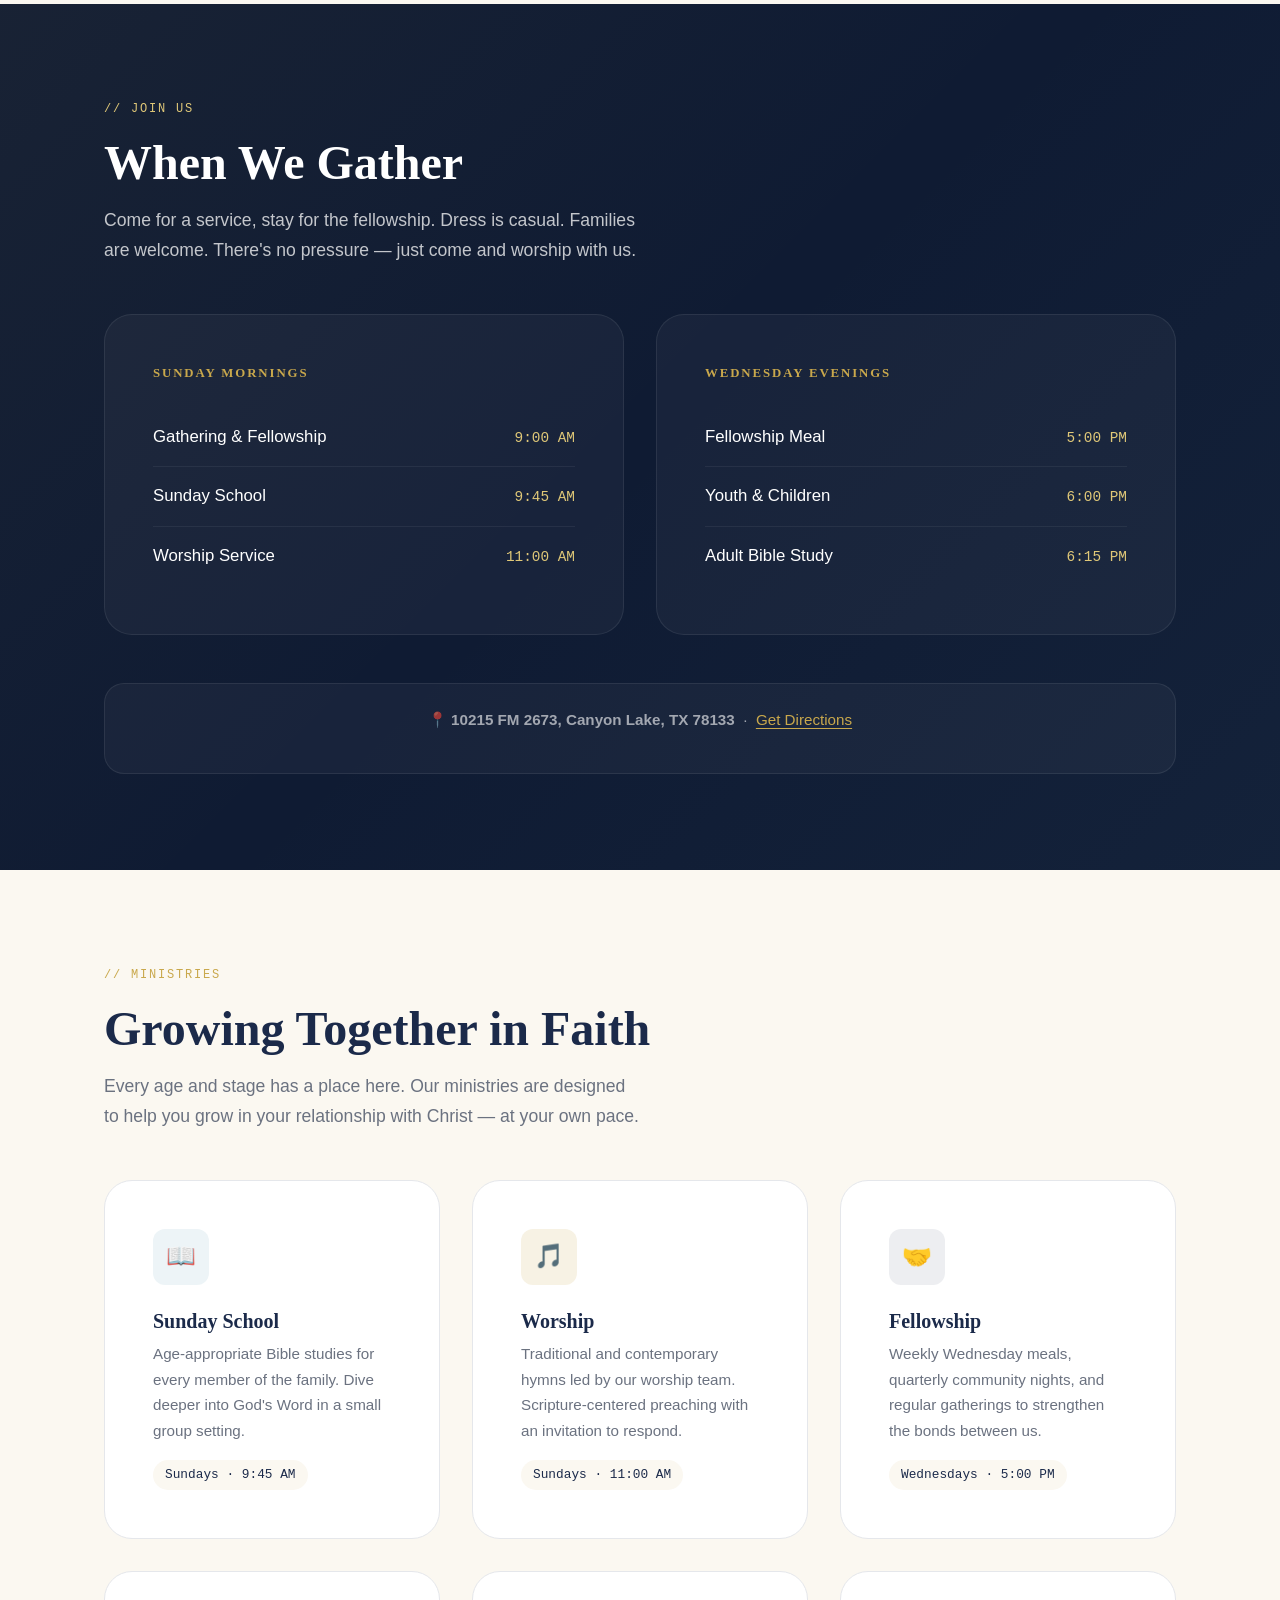
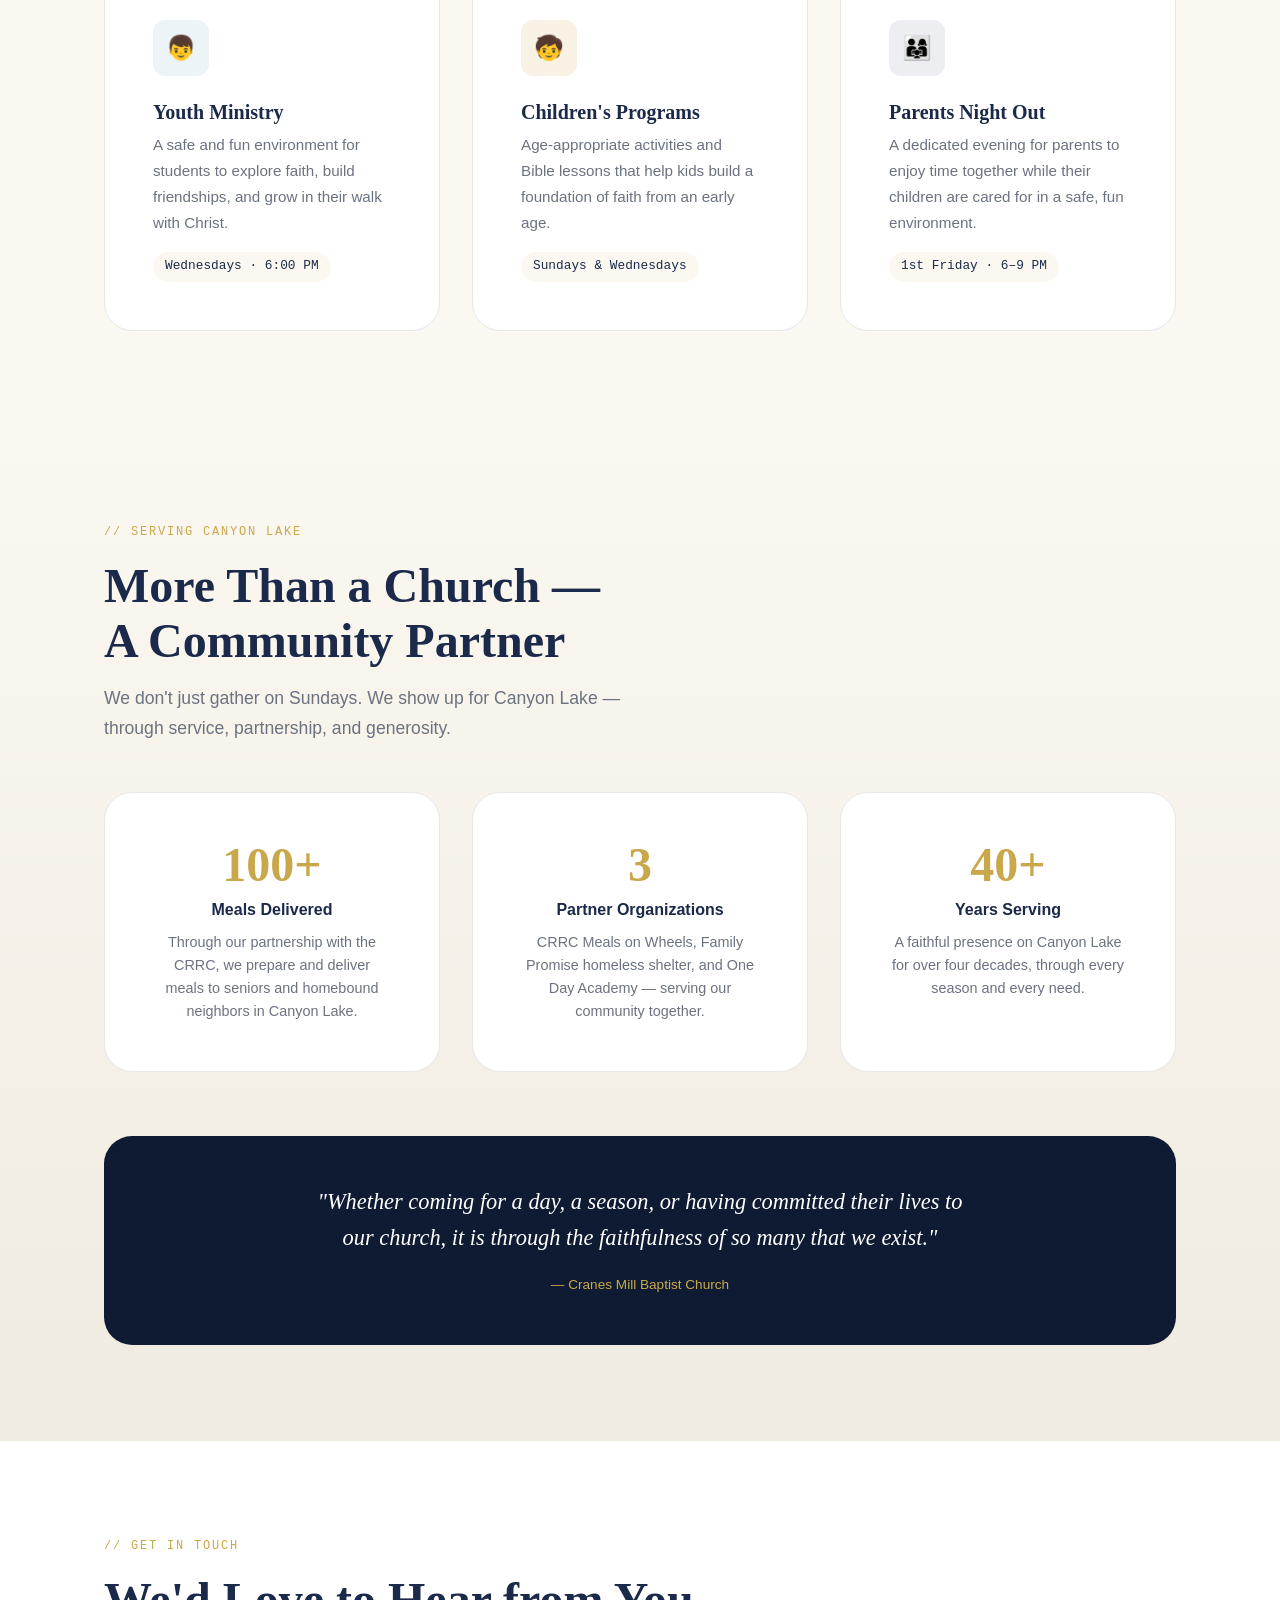
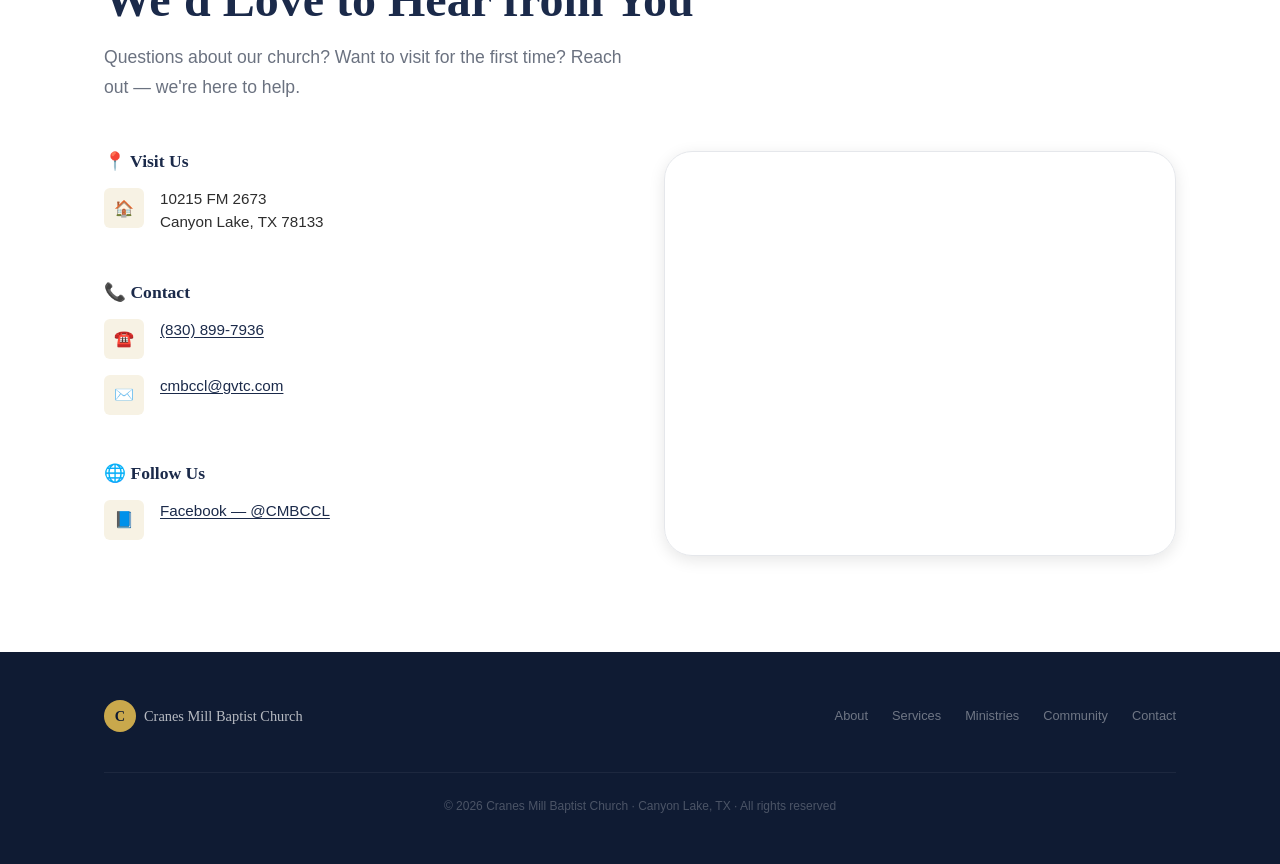
==== commit 28aee210: "Add a11y hardening, professional repo files - Skip link, focus-visible rings, aria-controls on nav t" ====
--- a/index.html
+++ b/index.html
@@ -172,6 +172,30 @@
       [data-reveal] { opacity: 1; transform: none; transition: none; }
     }
 
+    .skip-link {
+      position: absolute;
+      top: -100px;
+      left: 0;
+      padding: 0.75rem 1.5rem;
+      background: var(--gold);
+      color: var(--navy-deep);
+      font-weight: 600;
+      border-radius: 0 0 var(--radius-md) 0;
+      z-index: 2000;
+      transition: top var(--duration-fast) var(--ease-out);
+    }
+    .skip-link:focus {
+      top: 0;
+      box-shadow: 0 0 0 4px rgba(201, 168, 76, 0.4);
+    }
+    a:focus-visible,
+    button:focus-visible,
+    .btn:focus-visible {
+      outline: 3px solid var(--gold);
+      outline-offset: 2px;
+      border-radius: var(--radius-sm);
+    }
+
     /* ============================================================
        NAVIGATION
        ============================================================ */
@@ -385,7 +409,7 @@
     }
     .hero-sub {
       font-size: clamp(1rem, 2vw, 1.25rem);
-      color: rgba(255,255,255,0.65);
+      color: rgba(255,255,255,0.8);
       max-width: 50ch;
       line-height: 1.7;
       margin-bottom: var(--space-2xl);
@@ -415,7 +439,7 @@
       font-size: 0.65rem;
       text-transform: uppercase;
       letter-spacing: 0.1em;
-      color: rgba(255,255,255,0.4);
+      color: rgba(255,255,255,0.65);
       font-weight: 500;
     }
     .hero-info-value {
@@ -546,7 +570,7 @@
     }
     .services .section-eyebrow { color: var(--gold-light); }
     .services .section-title { color: var(--white); }
-    .services .section-lede { color: rgba(255,255,255,0.6); }
+    .services .section-lede { color: rgba(255,255,255,0.75); }
     .services-bg {
       position: absolute; inset: 0;
       background: linear-gradient(135deg, rgba(201,168,76,0.05) 0%, transparent 50%, rgba(107,163,190,0.05) 100%);
@@ -874,6 +898,8 @@
 
 <body>
 
+  <a href="#hero" class="skip-link">Skip to main content</a>
+
   <!-- ===== NAVIGATION ===== -->
   <nav class="nav" role="navigation" aria-label="Main navigation">
     <div class="container nav-inner">
@@ -892,7 +918,7 @@
         <a href="#contact" class="nav-link">Contact</a>
         <a href="#services" class="nav-cta">Visit Us Sunday</a>
       </div>
-      <button class="nav-mobile-toggle" id="nav-toggle" aria-label="Toggle navigation" aria-expanded="false">
+      <button class="nav-mobile-toggle" id="nav-toggle" aria-label="Toggle navigation" aria-expanded="false" aria-controls="nav-links">
         &#9776;
       </button>
     </div>
@@ -1238,7 +1264,7 @@
 
         <div class="contact-map">
           <iframe
-            src="https://www.google.com/maps/embed?pb=!1m18!1m12!1m3!1d3472.5!2d-98.252!3d29.884!2m3!1f0!2f0!3f0!3m2!1i1024!2i768!4f13.1!3m3!1m2!1s0x0%3A0x0!2s10215+FM+2673+Canyon+Lake+TX+78133!5e0!3m2!1sen!2sus!4v1"
+            src="https://www.google.com/maps?q=10215+FM+2673+Canyon+Lake+TX+78133&output=embed"
             width="100%"
             height="100%"
             style="border:0; min-height: 360px;"
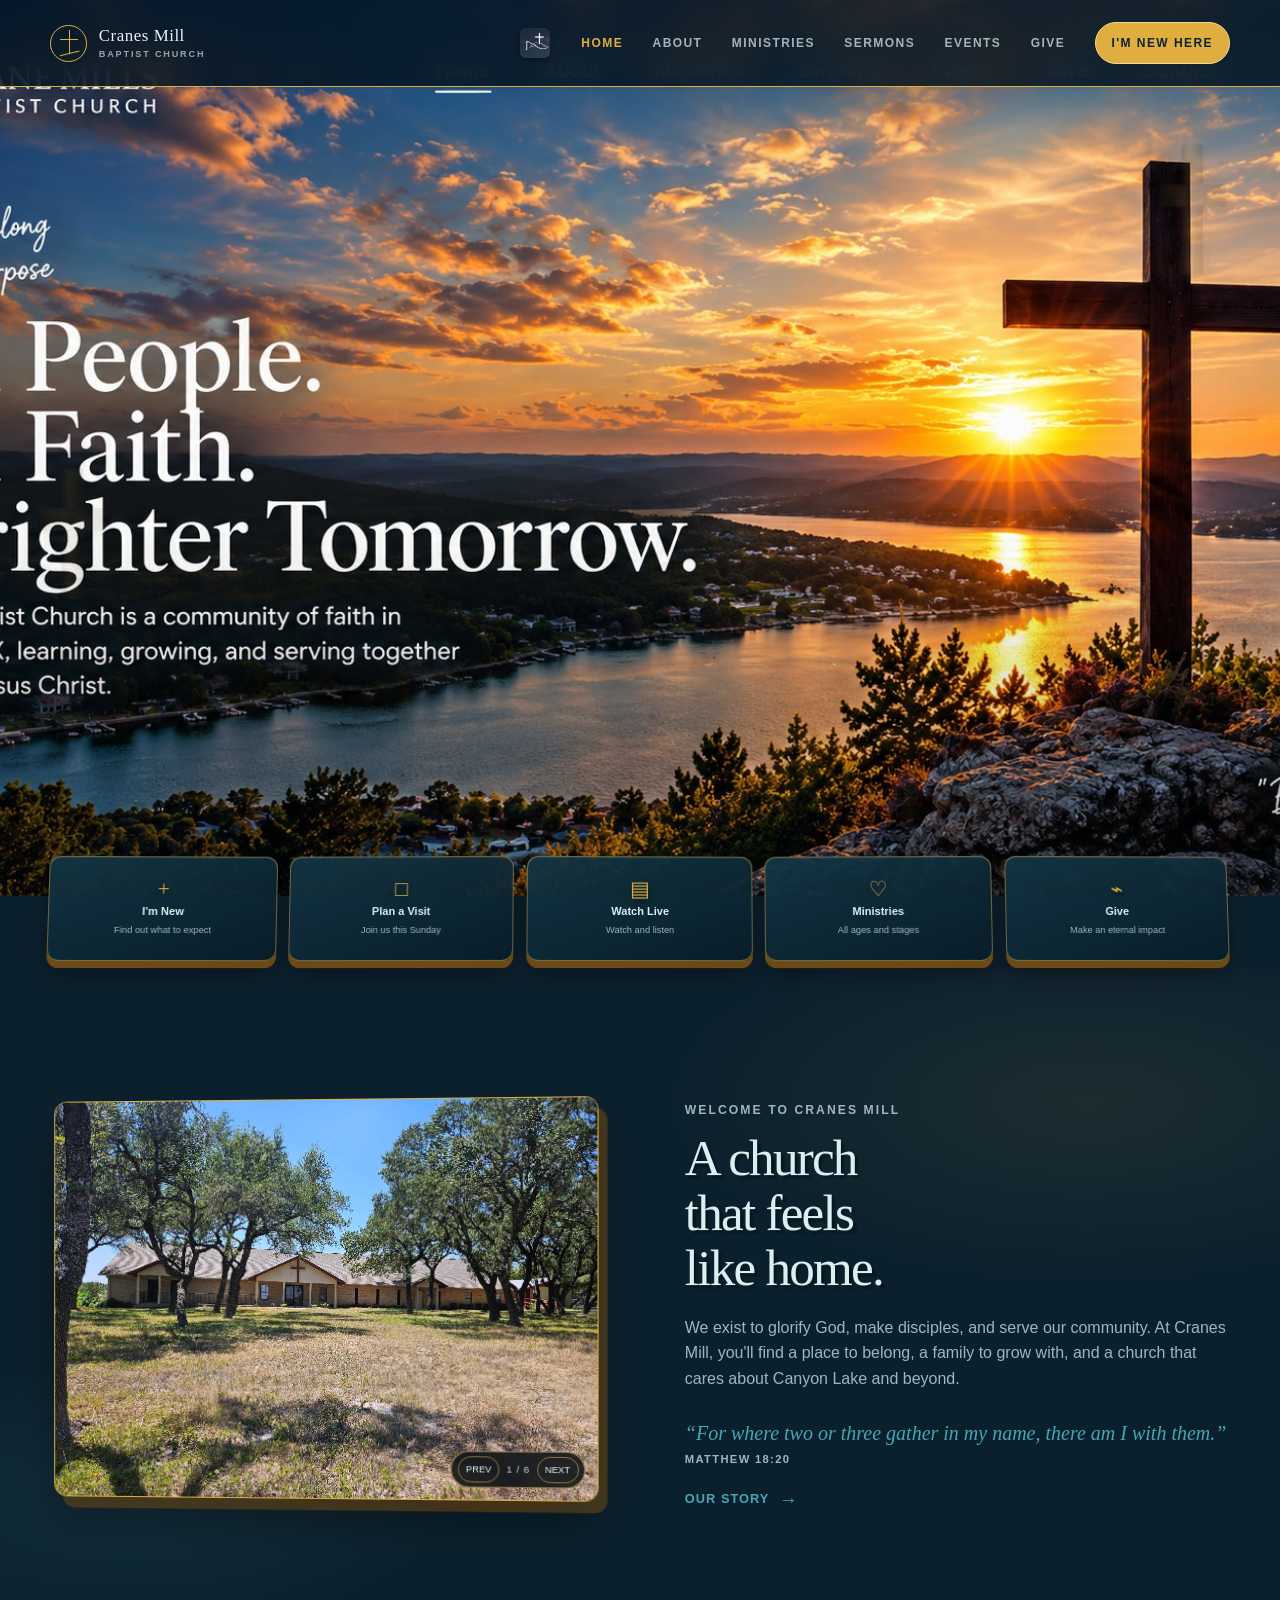
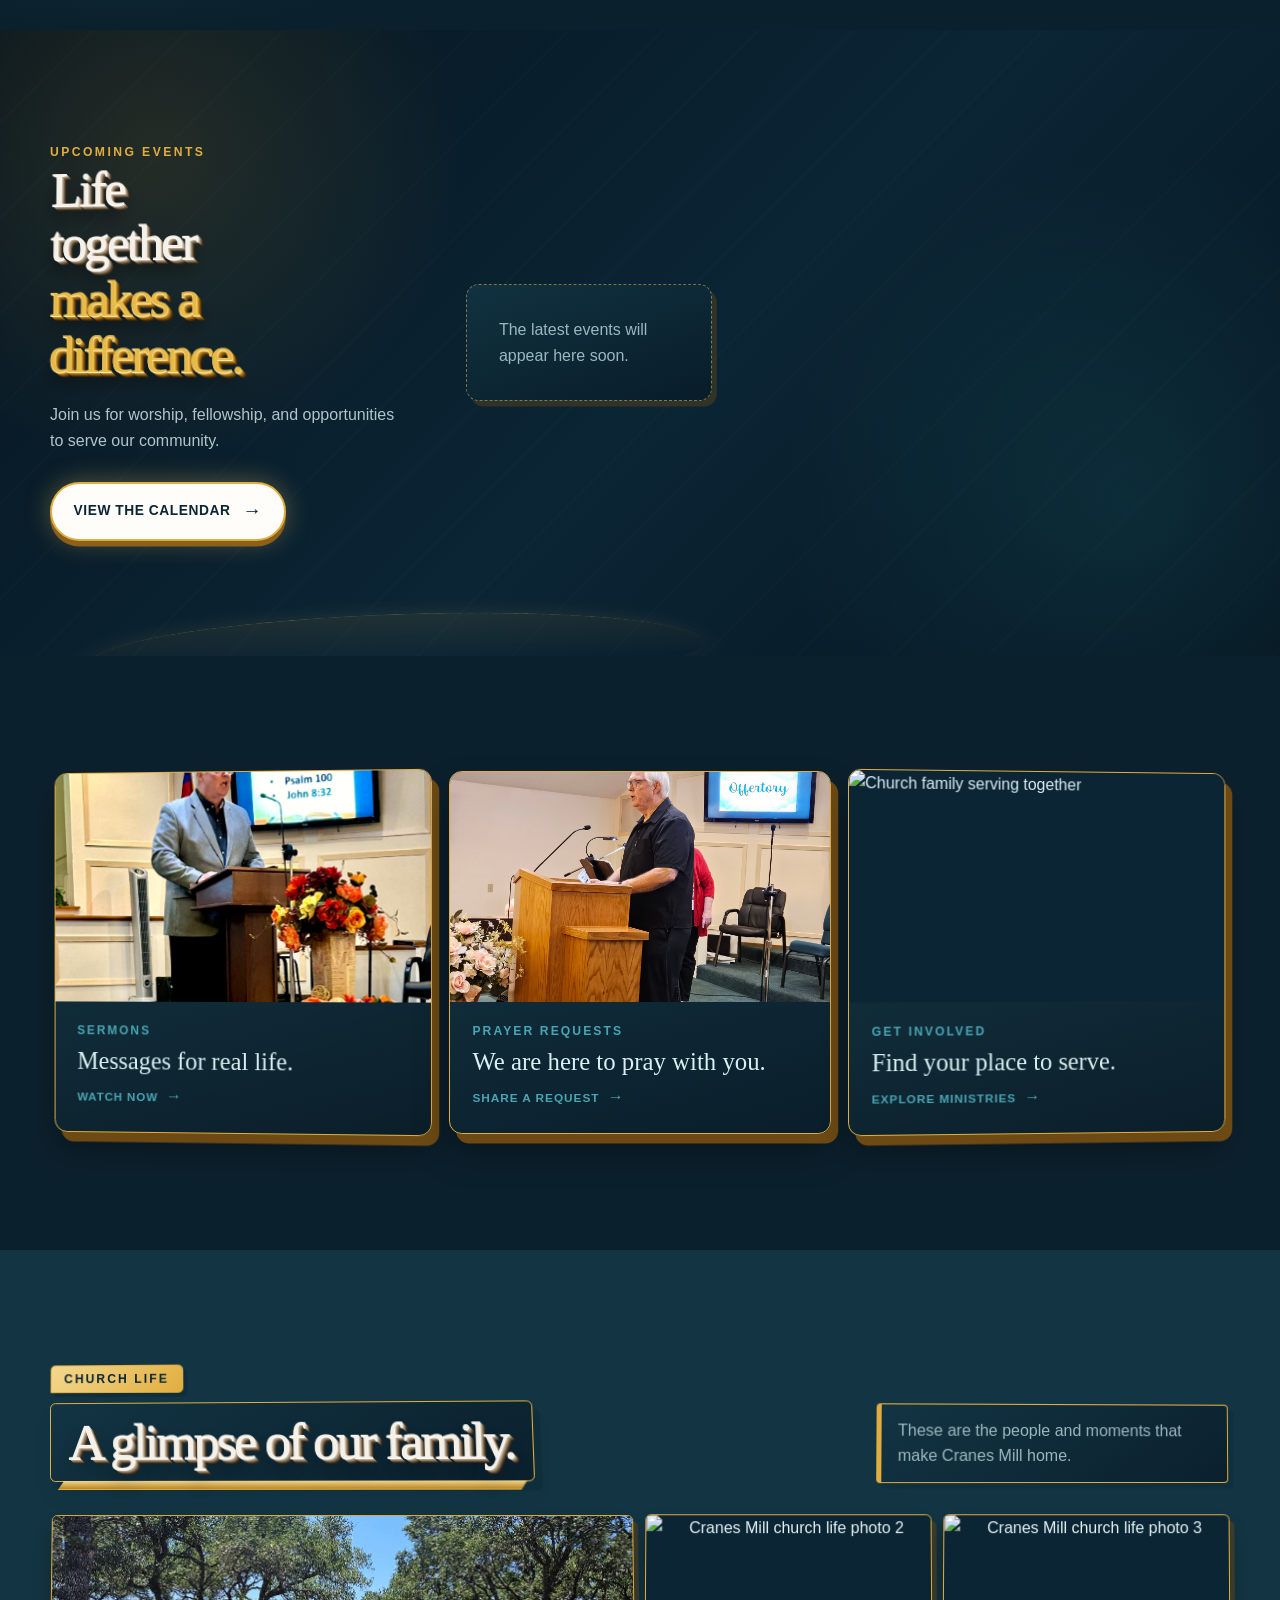
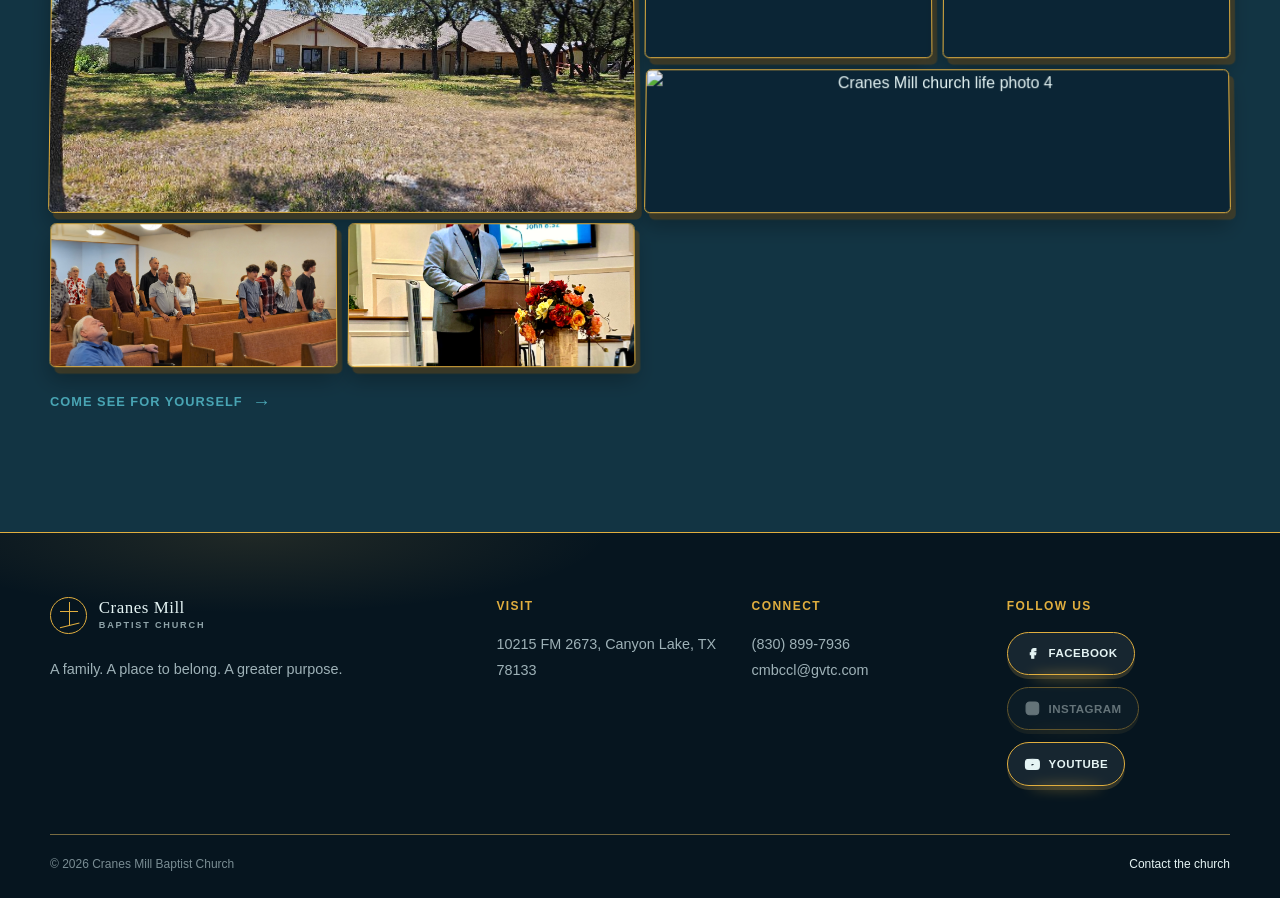
==== commit 0ec9f112: "Merge 3f19e944b3e87401217a734dffc3ce5f0b71a8ae into 994524c800591cedd54063e31154378578768110" ====
--- a/index.html
+++ b/index.html
@@ -1,1346 +1,189 @@
-<!DOCTYPE html>
+<!doctype html>
 <html lang="en">
-<head>
-  <meta charset="UTF-8" />
-  <meta name="viewport" content="width=device-width, initial-scale=1.0" />
-  <title>Cranes Mill Baptist Church — Faith on the Lake</title>
-  <meta name="description" content="Cranes Mill Baptist Church — a Bible-believing congregation on the shores of Canyon Lake, TX. Join us Sundays at 11:00 AM for worship." />
-  <meta property="og:title" content="Cranes Mill Baptist Church — Faith on the Lake" />
-  <meta property="og:description" content="A Bible-believing congregation on the shores of Canyon Lake, TX. Join us Sundays at 11:00 AM." />
-  <meta property="og:type" content="website" />
-  <meta name="theme-color" content="#1B2A4A" />
+  <head>
+    <meta charset="utf-8" />
+    <meta name="viewport" content="width=device-width, initial-scale=1" />
+    <meta name="theme-color" content="#0b2535" />
+    <meta name="description" content="Cranes Mill Baptist Church in Canyon Lake, Texas. A family, a place to belong, and a greater purpose." />
+    <title>Cranes Mill Baptist Church | Canyon Lake, Texas</title>
+    <link rel="icon" type="image/svg+xml" href="data:image/svg+xml,%3Csvg xmlns='http://www.w3.org/2000/svg' viewBox='0 0 64 64'%3E%3Crect width='64' height='64' rx='16' fill='%230b2535'/%3E%3Cpath d='M31 10h4v44h-4zM20 22h26v4H20z' fill='%23e1b95a'/%3E%3C/svg%3E" />
+    <link rel="stylesheet" href="/styles/tokens.css?v=20261008f" />
+    <link rel="stylesheet" href="/styles/layout.css?v=20261008f" />
+    <link rel="stylesheet" href="/styles/components.css?v=20261008f" />
+    <link rel="stylesheet" href="/styles/views.css?v=20261008f" />
+  </head>
+  <body>
+    <div class="floating-crosses" aria-hidden="true"><span class="floating-cross floating-cross-one"></span><span class="floating-cross floating-cross-two"></span><span class="floating-cross floating-cross-three"></span></div>
+    <a class="skip-link" href="#main-content">Skip to content</a>
+    <header class="site-header" data-header>
+      <div class="shell header-inner">
+        <a class="brand" href="#home" data-route="home" aria-label="Cranes Mill Baptist Church home">
+          <span class="brand-mark" aria-hidden="true"><span></span></span>
+          <span class="brand-copy"><strong>Cranes Mill</strong><small>Baptist Church</small></span>
+        </a>
+        <button class="menu-toggle" type="button" aria-expanded="false" aria-controls="site-nav">Menu</button>
+        <nav id="site-nav" class="site-nav" aria-label="Main navigation">
+          <button class="nav-map-btn" type="button" id="open-map" aria-label="Open church location map">
+            <img src="/assets/icons/maps.png" width="108" height="108" alt="" />
+          </button>
+          <a href="#home" data-route="home">Home</a>
+          <a href="#about" data-route="about">About</a>
+          <a href="#ministries" data-route="ministries">Ministries</a>
+          <a href="#sermons" data-route="sermons">Sermons</a>
+          <a href="#events" data-route="events">Events</a>
+          <a href="#give" data-route="give">Give</a>
+          <a class="nav-cta" href="#contact" data-route="contact">I'm new here</a>
+        </nav>
+      </div>
+    </header>
 
-  <style>
-    /* ============================================================
-       DESIGN TOKENS
-       ============================================================ */
-    :root {
-      /* Palette */
-      --navy:         #1B2A4A;
-      --navy-deep:    #0F1B33;
-      --navy-light:   #253A5E;
-      --gold:         #C9A84C;
-      --gold-light:   #E0C878;
-      --gold-dim:     rgba(201, 168, 76, 0.15);
-      --sky:          #6BA3BE;
-      --sky-light:    #8FC1D6;
-      --cream:        #FBF8F1;
-      --cream-dark:   #F0EBE0;
-      --white:        #FFFFFF;
-      --charcoal:     #2D2D2D;
-      --gray:         #6B7280;
-      --gray-light:   #9CA3AF;
-      --gray-border:  #E5E7EB;
-
-      /* Typography */
-      --font-heading: Georgia, 'Times New Roman', serif;
-      --font-body:    -apple-system, BlinkMacSystemFont, 'Segoe UI', Roboto, 'Helvetica Neue', Arial, sans-serif;
-      --font-mono:    'SF Mono', SFMono-Regular, Menlo, Consolas, monospace;
-
-      /* Spacing */
-      --space-xs:  0.25rem;
-      --space-sm:  0.5rem;
-      --space-md:  1rem;
-      --space-lg:  1.5rem;
-      --space-xl:  2rem;
-      --space-2xl: 3rem;
-      --space-3xl: 4rem;
-      --space-4xl: 6rem;
-
-      /* Radius */
-      --radius-sm:   6px;
-      --radius-md:   12px;
-      --radius-lg:   20px;
-      --radius-xl:   28px;
-      --radius-pill: 999px;
-
-      /* Shadows */
-      --shadow-sm:  0 1px 3px rgba(0,0,0,0.08);
-      --shadow-md:  0 4px 16px rgba(0,0,0,0.1);
-      --shadow-lg:  0 8px 32px rgba(0,0,0,0.12);
-      --shadow-xl:  0 16px 48px rgba(0,0,0,0.15);
-      --shadow-gold: 0 4px 24px rgba(201, 168, 76, 0.25);
-
-      /* Transitions */
-      --ease-out: cubic-bezier(0.16, 1, 0.3, 1);
-      --duration-fast: 180ms;
-      --duration-normal: 320ms;
-      --duration-slow: 500ms;
-    }
-
-    /* ============================================================
-       RESET
-       ============================================================ */
-    *, *::before, *::after { box-sizing: border-box; margin: 0; padding: 0; }
-    html { scroll-behavior: smooth; -webkit-text-size-adjust: 100%; }
-    body {
-      font-family: var(--font-body);
-      font-size: 16px;
-      line-height: 1.6;
-      color: var(--charcoal);
-      background: var(--cream);
-      -webkit-font-smoothing: antialiased;
-      -moz-osx-font-smoothing: grayscale;
-      overflow-x: hidden;
-    }
-    img { max-width: 100%; display: block; }
-    a { color: inherit; text-decoration: none; }
-    ul, ol { list-style: none; }
-    h1, h2, h3, h4, h5, h6 { font-family: var(--font-heading); line-height: 1.2; }
-
-    /* ============================================================
-       UTILITIES
-       ============================================================ */
-    .container {
-      width: 100%;
-      max-width: 1120px;
-      margin: 0 auto;
-      padding: 0 var(--space-lg);
-    }
-    .sr-only {
-      position: absolute; width: 1px; height: 1px;
-      padding: 0; margin: -1px; overflow: hidden;
-      clip: rect(0,0,0,0); white-space: nowrap; border: 0;
-    }
-    .text-center { text-align: center; }
-    .text-gold { color: var(--gold); }
-    .text-navy { color: var(--navy); }
-    .text-white { color: var(--white); }
-
-    /* ============================================================
-       BUTTONS
-       ============================================================ */
-    .btn {
-      display: inline-flex;
-      align-items: center;
-      gap: var(--space-sm);
-      padding: 0.875rem 1.75rem;
-      border-radius: var(--radius-pill);
-      font-family: var(--font-body);
-      font-size: 1rem;
-      font-weight: 600;
-      cursor: pointer;
-      border: none;
-      transition: all var(--duration-normal) var(--ease-out);
-      white-space: nowrap;
-    }
-    .btn-primary {
-      background: var(--gold);
-      color: var(--navy-deep);
-      box-shadow: var(--shadow-gold);
-    }
-    .btn-primary:hover {
-      background: var(--gold-light);
-      transform: translateY(-2px);
-      box-shadow: 0 8px 32px rgba(201, 168, 76, 0.35);
-    }
-    .btn-outline {
-      background: transparent;
-      color: var(--white);
-      border: 2px solid rgba(255,255,255,0.3);
-    }
-    .btn-outline:hover {
-      border-color: var(--gold);
-      color: var(--gold);
-      background: rgba(201, 168, 76, 0.08);
-    }
-    .btn-navy {
-      background: var(--navy);
-      color: var(--white);
-    }
-    .btn-navy:hover {
-      background: var(--navy-light);
-      transform: translateY(-2px);
-    }
-    .btn-arrow { transition: transform var(--duration-fast) var(--ease-out); }
-    .btn:hover .btn-arrow { transform: translateX(4px); }
-
-    /* ============================================================
-       SCROLL REVEAL
-       ============================================================ */
-    [data-reveal] {
-      opacity: 0;
-      transform: translateY(24px);
-      transition: opacity var(--duration-slow) var(--ease-out),
-                  transform var(--duration-slow) var(--ease-out);
-    }
-    [data-reveal].is-visible {
-      opacity: 1;
-      transform: translateY(0);
-    }
-    @media (prefers-reduced-motion: reduce) {
-      [data-reveal] { opacity: 1; transform: none; transition: none; }
-    }
-
-    .skip-link {
-      position: absolute;
-      top: -100px;
-      left: 0;
-      padding: 0.75rem 1.5rem;
-      background: var(--gold);
-      color: var(--navy-deep);
-      font-weight: 600;
-      border-radius: 0 0 var(--radius-md) 0;
-      z-index: 2000;
-      transition: top var(--duration-fast) var(--ease-out);
-    }
-    .skip-link:focus {
-      top: 0;
-      box-shadow: 0 0 0 4px rgba(201, 168, 76, 0.4);
-    }
-    a:focus-visible,
-    button:focus-visible,
-    .btn:focus-visible {
-      outline: 3px solid var(--gold);
-      outline-offset: 2px;
-      border-radius: var(--radius-sm);
-    }
-
-    /* ============================================================
-       NAVIGATION
-       ============================================================ */
-    .nav {
-      position: fixed;
-      top: 0; left: 0; right: 0;
-      z-index: 1000;
-      background: rgba(27, 42, 74, 0.92);
-      backdrop-filter: blur(16px);
-      -webkit-backdrop-filter: blur(16px);
-      border-bottom: 1px solid rgba(255,255,255,0.08);
-      transition: background var(--duration-normal) var(--ease-out);
-    }
-    .nav-inner {
-      display: flex;
-      align-items: center;
-      justify-content: space-between;
-      height: 72px;
-    }
-    .nav-brand {
-      display: flex;
-      align-items: center;
-      gap: var(--space-sm);
-    }
-    .nav-logo {
-      width: 40px; height: 40px;
-      background: var(--gold);
-      border-radius: 50%;
-      display: flex;
-      align-items: center;
-      justify-content: center;
-      font-family: var(--font-heading);
-      font-size: 1.25rem;
-      font-weight: 700;
-      color: var(--navy-deep);
-    }
-    .nav-name {
-      font-family: var(--font-heading);
-      font-size: 1.1rem;
-      font-weight: 700;
-      color: var(--white);
-      letter-spacing: 0.01em;
-    }
-    .nav-name small {
-      display: block;
-      font-size: 0.65rem;
-      font-weight: 400;
-      color: var(--gray-light);
-      font-family: var(--font-body);
-      letter-spacing: 0.08em;
-      text-transform: uppercase;
-    }
-    .nav-links {
-      display: flex;
-      align-items: center;
-      gap: var(--space-xl);
-    }
-    .nav-link {
-      font-size: 0.875rem;
-      font-weight: 500;
-      color: rgba(255,255,255,0.7);
-      transition: color var(--duration-fast) var(--ease-out);
-      letter-spacing: 0.02em;
-    }
-    .nav-link:hover { color: var(--gold); }
-    .nav-cta {
-      padding: 0.5rem 1.25rem;
-      background: var(--gold);
-      color: var(--navy-deep);
-      border-radius: var(--radius-pill);
-      font-size: 0.875rem;
-      font-weight: 600;
-      transition: all var(--duration-fast) var(--ease-out);
-    }
-    .nav-cta:hover {
-      background: var(--gold-light);
-      transform: translateY(-1px);
-    }
-    .nav-mobile-toggle {
-      display: none;
-      background: none;
-      border: none;
-      color: var(--white);
-      font-size: 1.5rem;
-      cursor: pointer;
-      padding: var(--space-sm);
-    }
-    @media (max-width: 768px) {
-      .nav-links { display: none; }
-      .nav-mobile-toggle { display: block; }
-      .nav-links.is-open {
-        display: flex;
-        flex-direction: column;
-        position: absolute;
-        top: 72px; left: 0; right: 0;
-        background: rgba(27, 42, 74, 0.98);
-        padding: var(--space-lg);
-        gap: var(--space-md);
-        border-bottom: 1px solid rgba(255,255,255,0.08);
-      }
-    }
-
-    /* ============================================================
-       HERO
-       ============================================================ */
-    .hero {
-      position: relative;
-      min-height: 100vh;
-      display: flex;
-      align-items: center;
-      background: var(--navy-deep);
-      overflow: hidden;
-    }
-    .hero-bg {
-      position: absolute; inset: 0;
-      z-index: 0;
-      pointer-events: none;
-    }
-    /* Simulated lake/sky gradient */
-    .hero-sky {
-      position: absolute; inset: 0;
-      background: linear-gradient(
-        175deg,
-        #0B1929 0%,
-        #132244 20%,
-        #1B3A5C 40%,
-        #2A5F7A 55%,
-        #3D8BA0 65%,
-        #6BA3BE 75%,
-        #8FC1D6 82%,
-        #C9A84C 90%,
-        #E0C878 95%,
-        #FBF8F1 100%
-      );
-      opacity: 0.6;
-    }
-    .hero-glow {
-      position: absolute;
-      width: 60vw; height: 60vw;
-      max-width: 700px; max-height: 700px;
-      border-radius: 50%;
-      filter: blur(120px);
-      mix-blend-mode: screen;
-    }
-    .hero-glow-gold {
-      bottom: 10%; right: -5%;
-      background: var(--gold);
-      opacity: 0.12;
-    }
-    .hero-glow-sky {
-      top: -10%; left: -10%;
-      background: var(--sky);
-      opacity: 0.08;
-    }
-    /* Subtle cross watermark */
-    .hero-cross {
-      position: absolute;
-      top: 50%; left: 50%;
-      transform: translate(-50%, -50%);
-      font-size: 28vw;
-      font-family: var(--font-heading);
-      color: rgba(255,255,255,0.015);
-      pointer-events: none;
-      user-select: none;
-      line-height: 1;
-    }
-    .hero-content {
-      position: relative;
-      z-index: 1;
-      padding-top: 120px;
-      padding-bottom: var(--space-4xl);
-    }
-    .hero-eyebrow {
-      display: inline-flex;
-      align-items: center;
-      gap: var(--space-sm);
-      padding: 0.5rem 1rem;
-      background: rgba(255,255,255,0.06);
-      border: 1px solid rgba(255,255,255,0.1);
-      border-radius: var(--radius-pill);
-      font-size: 0.75rem;
-      font-weight: 500;
-      letter-spacing: 0.1em;
-      text-transform: uppercase;
-      color: var(--gold-light);
-      margin-bottom: var(--space-xl);
-    }
-    .hero-dot {
-      width: 8px; height: 8px;
-      border-radius: 50%;
-      background: var(--gold);
-      box-shadow: 0 0 10px rgba(201, 168, 76, 0.5);
-      animation: pulse 2.5s ease-in-out infinite;
-    }
-    @keyframes pulse {
-      0%, 100% { opacity: 1; }
-      50% { opacity: 0.4; }
-    }
-    .hero-title {
-      font-size: clamp(2.8rem, 7vw, 5.5rem);
-      font-weight: 700;
-      color: var(--white);
-      line-height: 1.05;
-      margin-bottom: var(--space-lg);
-      max-width: 14ch;
-    }
-    .hero-title em {
-      font-style: normal;
-      color: var(--gold);
-      display: block;
-    }
-    .hero-sub {
-      font-size: clamp(1rem, 2vw, 1.25rem);
-      color: rgba(255,255,255,0.8);
-      max-width: 50ch;
-      line-height: 1.7;
-      margin-bottom: var(--space-2xl);
-    }
-    .hero-ctas {
-      display: flex;
-      flex-wrap: wrap;
-      gap: var(--space-md);
-      margin-bottom: var(--space-3xl);
-    }
-    .hero-info {
-      display: flex;
-      flex-wrap: wrap;
-      gap: var(--space-2xl);
-      padding: var(--space-lg) var(--space-xl);
-      background: rgba(255,255,255,0.04);
-      border: 1px solid rgba(255,255,255,0.08);
-      border-radius: var(--radius-lg);
-      max-width: max-content;
-    }
-    .hero-info-item {
-      display: flex;
-      flex-direction: column;
-      gap: 2px;
-    }
-    .hero-info-label {
-      font-size: 0.65rem;
-      text-transform: uppercase;
-      letter-spacing: 0.1em;
-      color: rgba(255,255,255,0.65);
-      font-weight: 500;
-    }
-    .hero-info-value {
-      font-family: var(--font-heading);
-      font-size: 1.1rem;
-      font-weight: 600;
-      color: var(--white);
-    }
-    .hero-info-divider {
-      width: 1px;
-      background: rgba(255,255,255,0.1);
-      align-self: stretch;
-    }
-    @media (max-width: 600px) {
-      .hero-info { flex-direction: column; gap: var(--space-md); }
-      .hero-info-divider { width: 100%; height: 1px; }
-    }
-
-    /* ============================================================
-       SECTION SHARED
-       ============================================================ */
-    .section {
-      padding: var(--space-4xl) 0;
-    }
-    .section-eyebrow {
-      font-family: var(--font-mono);
-      font-size: 0.75rem;
-      color: var(--gold);
-      text-transform: uppercase;
-      letter-spacing: 0.15em;
-      margin-bottom: var(--space-md);
-    }
-    .section-title {
-      font-size: clamp(2rem, 4vw, 3rem);
-      font-weight: 700;
-      color: var(--navy);
-      margin-bottom: var(--space-md);
-      line-height: 1.15;
-    }
-    .section-lede {
-      font-size: 1.1rem;
-      color: var(--gray);
-      max-width: 55ch;
-      line-height: 1.7;
-      margin-bottom: var(--space-2xl);
-    }
-
-    /* ============================================================
-       ABOUT
-       ============================================================ */
-    .about { background: var(--cream); }
-    .about-grid {
-      display: grid;
-      grid-template-columns: 1fr 1fr;
-      gap: var(--space-2xl);
-      align-items: center;
-    }
-    .about-text p {
-      font-size: 1.05rem;
-      color: var(--gray);
-      line-height: 1.8;
-      margin-bottom: var(--space-lg);
-    }
-    .about-text p:last-child { margin-bottom: 0; }
-    .about-text strong { color: var(--navy); font-weight: 600; }
-    .about-card {
-      padding: var(--space-2xl);
-      background: var(--white);
-      border: 1px solid var(--gray-border);
-      border-radius: var(--radius-xl);
-      box-shadow: var(--shadow-md);
-    }
-    .about-scripture {
-      font-family: var(--font-heading);
-      font-size: 1.5rem;
-      font-style: italic;
-      color: var(--navy);
-      line-height: 1.5;
-      margin-bottom: var(--space-md);
-      position: relative;
-      padding-left: var(--space-lg);
-      border-left: 3px solid var(--gold);
-    }
-    .about-scripture-ref {
-      display: block;
-      font-size: 0.85rem;
-      font-style: normal;
-      font-family: var(--font-body);
-      color: var(--gold);
-      font-weight: 600;
-      margin-top: var(--space-sm);
-    }
-    .about-values {
-      display: flex;
-      flex-direction: column;
-      gap: var(--space-md);
-      margin-top: var(--space-xl);
-    }
-    .about-value {
-      display: flex;
-      align-items: flex-start;
-      gap: var(--space-md);
-    }
-    .about-value-dot {
-      width: 10px; height: 10px;
-      border-radius: 50%;
-      background: var(--gold);
-      flex-shrink: 0;
-      margin-top: 6px;
-    }
-    .about-value-text {
-      font-size: 0.95rem;
-      color: var(--charcoal);
-      line-height: 1.6;
-    }
-    @media (max-width: 768px) {
-      .about-grid { grid-template-columns: 1fr; }
-    }
-
-    /* ============================================================
-       SERVICE TIMES
-       ============================================================ */
-    .services {
-      background: var(--navy-deep);
-      color: var(--white);
-      position: relative;
-      overflow: hidden;
-    }
-    .services .section-eyebrow { color: var(--gold-light); }
-    .services .section-title { color: var(--white); }
-    .services .section-lede { color: rgba(255,255,255,0.75); }
-    .services-bg {
-      position: absolute; inset: 0;
-      background: linear-gradient(135deg, rgba(201,168,76,0.05) 0%, transparent 50%, rgba(107,163,190,0.05) 100%);
-      pointer-events: none;
-    }
-    .services-grid {
-      display: grid;
-      grid-template-columns: repeat(2, 1fr);
-      gap: var(--space-xl);
-      position: relative;
-      z-index: 1;
-    }
-    .service-card {
-      padding: var(--space-2xl);
-      background: rgba(255,255,255,0.04);
-      border: 1px solid rgba(255,255,255,0.08);
-      border-radius: var(--radius-xl);
-      transition: all var(--duration-normal) var(--ease-out);
-    }
-    .service-card:hover {
-      border-color: var(--gold);
-      background: rgba(201, 168, 76, 0.05);
-      transform: translateY(-4px);
-    }
-    .service-day {
-      font-family: var(--font-heading);
-      font-size: 0.8rem;
-      text-transform: uppercase;
-      letter-spacing: 0.15em;
-      color: var(--gold);
-      margin-bottom: var(--space-lg);
-      font-weight: 600;
-    }
-    .service-item {
-      display: flex;
-      justify-content: space-between;
-      align-items: baseline;
-      padding: var(--space-md) 0;
-      border-bottom: 1px solid rgba(255,255,255,0.06);
-    }
-    .service-item:last-child { border-bottom: none; }
-    .service-name {
-      font-size: 1.05rem;
-      font-weight: 500;
-      color: var(--white);
-    }
-    .service-time {
-      font-family: var(--font-mono);
-      font-size: 0.9rem;
-      color: var(--gold-light);
-      font-weight: 500;
-    }
-    .services-map {
-      margin-top: var(--space-2xl);
-      padding: var(--space-lg);
-      background: rgba(255,255,255,0.04);
-      border: 1px solid rgba(255,255,255,0.08);
-      border-radius: var(--radius-lg);
-      text-align: center;
-      position: relative;
-      z-index: 1;
-    }
-    .services-map p {
-      color: rgba(255,255,255,0.6);
-      font-size: 0.95rem;
-      margin-bottom: var(--space-md);
-    }
-    .services-map a {
-      color: var(--gold);
-      text-decoration: underline;
-      text-underline-offset: 3px;
-    }
-    .services-map a:hover { color: var(--gold-light); }
-    @media (max-width: 768px) {
-      .services-grid { grid-template-columns: 1fr; }
-    }
-
-    /* ============================================================
-       MINISTRIES
-       ============================================================ */
-    .ministries { background: var(--cream); }
-    .ministries-grid {
-      display: grid;
-      grid-template-columns: repeat(3, 1fr);
-      gap: var(--space-xl);
-    }
-    .ministry-card {
-      padding: var(--space-2xl);
-      background: var(--white);
-      border: 1px solid var(--gray-border);
-      border-radius: var(--radius-xl);
-      transition: all var(--duration-normal) var(--ease-out);
-    }
-    .ministry-card:hover {
-      border-color: var(--gold);
-      box-shadow: var(--shadow-lg);
-      transform: translateY(-4px);
-    }
-    .ministry-icon {
-      width: 56px; height: 56px;
-      border-radius: var(--radius-md);
-      display: flex;
-      align-items: center;
-      justify-content: center;
-      font-size: 1.5rem;
-      margin-bottom: var(--space-lg);
-    }
-    .ministry-icon-blue { background: rgba(107, 163, 190, 0.12); }
-    .ministry-icon-gold { background: var(--gold-dim); }
-    .ministry-icon-navy { background: rgba(27, 42, 74, 0.08); }
-    .ministry-name {
-      font-family: var(--font-heading);
-      font-size: 1.25rem;
-      font-weight: 700;
-      color: var(--navy);
-      margin-bottom: var(--space-sm);
-    }
-    .ministry-desc {
-      font-size: 0.95rem;
-      color: var(--gray);
-      line-height: 1.7;
-    }
-    .ministry-time {
-      display: inline-block;
-      margin-top: var(--space-md);
-      padding: 0.3rem 0.75rem;
-      background: var(--cream);
-      border-radius: var(--radius-pill);
-      font-size: 0.8rem;
-      font-family: var(--font-mono);
-      color: var(--navy);
-      font-weight: 500;
-    }
-    @media (max-width: 900px) {
-      .ministries-grid { grid-template-columns: 1fr; }
-    }
-
-    /* ============================================================
-       COMMUNITY
-       ============================================================ */
-    .community {
-      background: linear-gradient(180deg, var(--cream) 0%, var(--cream-dark) 100%);
-    }
-    .community-grid {
-      display: grid;
-      grid-template-columns: repeat(3, 1fr);
-      gap: var(--space-xl);
-    }
-    .community-card {
-      padding: var(--space-2xl);
-      background: var(--white);
-      border: 1px solid var(--gray-border);
-      border-radius: var(--radius-xl);
-      text-align: center;
-      transition: all var(--duration-normal) var(--ease-out);
-    }
-    .community-card:hover {
-      transform: translateY(-4px);
-      box-shadow: var(--shadow-lg);
-    }
-    .community-num {
-      font-family: var(--font-heading);
-      font-size: 3rem;
-      font-weight: 700;
-      color: var(--gold);
-      line-height: 1;
-      margin-bottom: var(--space-sm);
-    }
-    .community-label {
-      font-size: 1rem;
-      font-weight: 600;
-      color: var(--navy);
-      margin-bottom: var(--space-sm);
-    }
-    .community-desc {
-      font-size: 0.9rem;
-      color: var(--gray);
-      line-height: 1.6;
-    }
-    .community-quote {
-      margin-top: var(--space-3xl);
-      padding: var(--space-2xl);
-      background: var(--navy-deep);
-      border-radius: var(--radius-xl);
-      text-align: center;
-    }
-    .community-quote blockquote {
-      font-family: var(--font-heading);
-      font-size: clamp(1.1rem, 2vw, 1.4rem);
-      font-style: italic;
-      color: var(--white);
-      line-height: 1.6;
-      max-width: 60ch;
-      margin: 0 auto var(--space-md);
-    }
-    .community-quote cite {
-      font-style: normal;
-      font-size: 0.85rem;
-      color: var(--gold);
-      font-weight: 500;
-    }
-    @media (max-width: 900px) {
-      .community-grid { grid-template-columns: 1fr; }
-    }
-
-    /* ============================================================
-       CONTACT
-       ============================================================ */
-    .contact { background: var(--white); }
-    .contact-grid {
-      display: grid;
-      grid-template-columns: 1fr 1fr;
-      gap: var(--space-2xl);
-    }
-    .contact-info { display: flex; flex-direction: column; gap: var(--space-xl); }
-    .contact-block-title {
-      font-family: var(--font-heading);
-      font-size: 1.1rem;
-      font-weight: 700;
-      color: var(--navy);
-      margin-bottom: var(--space-md);
-    }
-    .contact-item {
-      display: flex;
-      align-items: flex-start;
-      gap: var(--space-md);
-      margin-bottom: var(--space-md);
-    }
-    .contact-icon {
-      width: 40px; height: 40px;
-      border-radius: var(--radius-sm);
-      background: var(--gold-dim);
-      display: flex;
-      align-items: center;
-      justify-content: center;
-      font-size: 1rem;
-      flex-shrink: 0;
-    }
-    .contact-detail {
-      font-size: 0.95rem;
-      color: var(--charcoal);
-      line-height: 1.5;
-    }
-    .contact-detail a {
-      color: var(--navy);
-      text-decoration: underline;
-      text-underline-offset: 2px;
-    }
-    .contact-detail a:hover { color: var(--gold); }
-    .contact-map {
-      border-radius: var(--radius-xl);
-      overflow: hidden;
-      border: 1px solid var(--gray-border);
-      box-shadow: var(--shadow-md);
-      min-height: 360px;
-    }
-    .contact-map iframe {
-      width: 100%;
-      height: 100%;
-      min-height: 360px;
-      border: 0;
-    }
-    @media (max-width: 768px) {
-      .contact-grid { grid-template-columns: 1fr; }
-    }
-
-    /* ============================================================
-       FOOTER
-       ============================================================ */
-    .footer {
-      background: var(--navy-deep);
-      color: rgba(255,255,255,0.5);
-      padding: var(--space-2xl) 0;
-    }
-    .footer-inner {
-      display: flex;
-      justify-content: space-between;
-      align-items: center;
-      flex-wrap: wrap;
-      gap: var(--space-md);
-    }
-    .footer-brand {
-      display: flex;
-      align-items: center;
-      gap: var(--space-sm);
-    }
-    .footer-logo {
-      width: 32px; height: 32px;
-      background: var(--gold);
-      border-radius: 50%;
-      display: flex;
-      align-items: center;
-      justify-content: center;
-      font-family: var(--font-heading);
-      font-size: 0.9rem;
-      font-weight: 700;
-      color: var(--navy-deep);
-    }
-    .footer-name {
-      font-family: var(--font-heading);
-      font-size: 0.9rem;
-      color: rgba(255,255,255,0.7);
-    }
-    .footer-links {
-      display: flex;
-      gap: var(--space-lg);
-    }
-    .footer-link {
-      font-size: 0.8rem;
-      color: rgba(255,255,255,0.4);
-      transition: color var(--duration-fast) var(--ease-out);
-    }
-    .footer-link:hover { color: var(--gold); }
-    .footer-copy {
-      width: 100%;
-      text-align: center;
-      font-size: 0.75rem;
-      color: rgba(255,255,255,0.25);
-      margin-top: var(--space-lg);
-      padding-top: var(--space-lg);
-      border-top: 1px solid rgba(255,255,255,0.06);
-    }
-  </style>
-</head>
-
-<body>
-
-  <a href="#hero" class="skip-link">Skip to main content</a>
-
-  <!-- ===== NAVIGATION ===== -->
-  <nav class="nav" role="navigation" aria-label="Main navigation">
-    <div class="container nav-inner">
-      <a href="#hero" class="nav-brand">
-        <div class="nav-logo" aria-hidden="true">C</div>
-        <div class="nav-name">
-          Cranes Mill
-          <small>Baptist Church</small>
-        </div>
-      </a>
-      <div class="nav-links" id="nav-links">
-        <a href="#about" class="nav-link">About</a>
-        <a href="#services" class="nav-link">Services</a>
-        <a href="#ministries" class="nav-link">Ministries</a>
-        <a href="#community" class="nav-link">Community</a>
-        <a href="#contact" class="nav-link">Contact</a>
-        <a href="#services" class="nav-cta">Visit Us Sunday</a>
-      </div>
-      <button class="nav-mobile-toggle" id="nav-toggle" aria-label="Toggle navigation" aria-expanded="false" aria-controls="nav-links">
-        &#9776;
-      </button>
-    </div>
-  </nav>
-
-  <!-- ===== HERO ===== -->
-  <section class="hero" id="hero">
-    <div class="hero-bg" aria-hidden="true">
-      <div class="hero-sky"></div>
-      <div class="hero-glow hero-glow-gold"></div>
-      <div class="hero-glow hero-glow-sky"></div>
-      <div class="hero-cross">✦</div>
-    </div>
-
-    <div class="container hero-content">
-      <div class="hero-eyebrow" data-reveal>
-        <span class="hero-dot" aria-hidden="true"></span>
-        <span>Canyon Lake, Texas</span>
-      </div>
-
-      <h1 class="hero-title" data-reveal>
-        Faith on<em>the Lake.</em>
-      </h1>
-
-      <p class="hero-sub" data-reveal>
-        A Bible-believing congregation gathered on the shores of Canyon Lake.
-        Come as you are. Worship with us. Be part of our story.
-      </p>
-
-      <div class="hero-ctas" data-reveal>
-        <a class="btn btn-primary" href="#services">
-          <span>Plan Your Visit</span>
-          <span class="btn-arrow" aria-hidden="true">→</span>
-        </a>
-        <a class="btn btn-outline" href="#about">
-          <span>Learn More</span>
-        </a>
-      </div>
-
-      <div class="hero-info" data-reveal>
-        <div class="hero-info-item">
-          <span class="hero-info-label">Sunday Worship</span>
-          <span class="hero-info-value">11:00 AM</span>
-        </div>
-        <div class="hero-info-divider" aria-hidden="true"></div>
-        <div class="hero-info-item">
-          <span class="hero-info-label">Sunday School</span>
-          <span class="hero-info-value">9:45 AM</span>
-        </div>
-        <div class="hero-info-divider" aria-hidden="true"></div>
-        <div class="hero-info-item">
-          <span class="hero-info-label">Location</span>
-          <span class="hero-info-value">FM 2673</span>
-        </div>
-        <div class="hero-info-divider" aria-hidden="true"></div>
-        <div class="hero-info-item">
-          <span class="hero-info-label">Phone</span>
-          <span class="hero-info-value">(830) 899-7936</span>
-        </div>
-      </div>
-    </div>
-  </section>
-
-  <!-- ===== ABOUT ===== -->
-  <section class="section about" id="about">
-    <div class="container">
-      <div class="about-grid">
-        <div class="about-text" data-reveal>
-          <div class="section-eyebrow">// who we are</div>
-          <h2 class="section-title">A Church Rooted in<br/>Scripture &amp; Community</h2>
-          <p>
-            Cranes Mill Baptist Church is a <strong>Bible-believing congregation</strong> serving God
-            on the southwestern shores of Canyon Lake. We are 15 minutes from New Braunfels
-            and 25 minutes from San Antonio — close enough to the city, quiet enough to hear God.
-          </p>
-          <p>
-            For decades, we've been a place where families grow, faith deepens, and community
-            matters. We are not a perfect church — we are a <strong>faithful one</strong>.
-            We gather to worship, to learn, and to serve one another and our neighbors.
-          </p>
-          <p>
-            Whether you've been in church your whole life or have never set foot in one,
-            <strong>you are welcome here.</strong>
-          </p>
-        </div>
-
-        <div class="about-card" data-reveal>
-          <div class="about-scripture">
-            "Therefore go and make disciples of all nations, baptizing them in the name
-            of the Father and of the Son and of the Holy Spirit."
-            <span class="about-scripture-ref">— Matthew 28:19</span>
+    <main id="main-content">
+      <section id="home-view" class="view" data-view="home">
+        <section class="hero hero-cinematic" aria-labelledby="hero-title">
+          <div class="hero-stage" aria-hidden="true">
+            <picture class="hero-landscape-frame">
+              <source media="(max-width: 700px)" srcset="/assets/hero/sunrise-hero-mobile.jpg" />
+              <img class="hero-landscape" src="/assets/hero/sunrise-hero.jpg" alt="" width="1768" height="889" fetchpriority="high" />
+            </picture>
+            <div class="hero-slideshow" id="hero-slideshow"></div>
+            <div class="hero-mist"></div>
+            <div class="hero-shade"></div>
+            <div class="hero-glow"></div>
           </div>
-          <div class="about-values">
-            <div class="about-value">
-              <div class="about-value-dot" aria-hidden="true"></div>
-              <div class="about-value-text"><strong>Scripture-centered</strong> — Every sermon, every study, rooted in the Bible.</div>
-            </div>
-            <div class="about-value">
-              <div class="about-value-dot" aria-hidden="true"></div>
-              <div class="about-value-text"><strong>Family-focused</strong> — Programs for every age, from children to seniors.</div>
-            </div>
-            <div class="about-value">
-              <div class="about-value-dot" aria-hidden="true"></div>
-              <div class="about-value-text"><strong>Community-driven</strong> — We serve Canyon Lake through outreach and partnership.</div>
+          <div class="shell hero-content">
+            <p class="hero-location"><span aria-hidden="true">●</span> Canyon Lake, TX</p>
+            <h1 class="visually-hidden" id="hero-title">Cranes Mill Baptist Church</h1>
+            <div class="hero-hotspots" aria-label="Hero actions">
+              <a href="#contact" data-route="contact" aria-label="I'm New"></a>
+              <a href="#contact" data-route="contact" aria-label="Plan a Visit"></a>
+              <a href="#sermons" data-route="sermons" aria-label="Watch Live"></a>
             </div>
           </div>
-        </div>
-      </div>
-    </div>
-  </section>
+        </section>
 
-  <!-- ===== SERVICE TIMES ===== -->
-  <section class="section services" id="services">
-    <div class="services-bg" aria-hidden="true"></div>
-    <div class="container">
-      <div class="section-eyebrow" data-reveal>// join us</div>
-      <h2 class="section-title" data-reveal>When We Gather</h2>
-      <p class="section-lede" data-reveal>
-        Come for a service, stay for the fellowship. Dress is casual. Families are welcome.
-        There's no pressure — just come and worship with us.
-      </p>
+        <section class="quick-links" aria-label="Church shortcuts">
+          <div class="shell quick-grid">
+            <a href="#contact" data-route="contact"><span class="quick-icon">+</span><strong>I'm New</strong><small>Find out what to expect</small></a>
+            <a href="#contact" data-route="contact"><span class="quick-icon">□</span><strong>Plan a Visit</strong><small>Join us this Sunday</small></a>
+            <a href="#sermons" data-route="sermons"><span class="quick-icon">▤</span><strong>Watch Live</strong><small>Watch and listen</small></a>
+            <a href="#ministries" data-route="ministries"><span class="quick-icon">♡</span><strong>Ministries</strong><small>All ages and stages</small></a>
+            <a href="#give" data-route="give"><span class="quick-icon">⌁</span><strong>Give</strong><small>Make an eternal impact</small></a>
+          </div>
+        </section>
 
-      <div class="services-grid" data-reveal>
-        <div class="service-card">
-          <div class="service-day">Sunday Mornings</div>
-          <div class="service-item">
-            <span class="service-name">Gathering &amp; Fellowship</span>
-            <span class="service-time">9:00 AM</span>
-          </div>
-          <div class="service-item">
-            <span class="service-name">Sunday School</span>
-            <span class="service-time">9:45 AM</span>
-          </div>
-          <div class="service-item">
-            <span class="service-name">Worship Service</span>
-            <span class="service-time">11:00 AM</span>
-          </div>
-        </div>
-
-        <div class="service-card">
-          <div class="service-day">Wednesday Evenings</div>
-          <div class="service-item">
-            <span class="service-name">Fellowship Meal</span>
-            <span class="service-time">5:00 PM</span>
-          </div>
-          <div class="service-item">
-            <span class="service-name">Youth &amp; Children</span>
-            <span class="service-time">6:00 PM</span>
-          </div>
-          <div class="service-item">
-            <span class="service-name">Adult Bible Study</span>
-            <span class="service-time">6:15 PM</span>
-          </div>
-        </div>
-      </div>
-
-      <div class="services-map" data-reveal>
-        <p>
-          📍 <strong>10215 FM 2673, Canyon Lake, TX 78133</strong>
-          &nbsp;·&nbsp;
-          <a href="https://www.google.com/maps/search/10215+FM+2673+Canyon+Lake+TX+78133" target="_blank" rel="noopener noreferrer">
-            Get Directions
-          </a>
-        </p>
-      </div>
-    </div>
-  </section>
-
-  <!-- ===== MINISTRIES ===== -->
-  <section class="section ministries" id="ministries">
-    <div class="container">
-      <div class="section-eyebrow" data-reveal>// ministries</div>
-      <h2 class="section-title" data-reveal>Growing Together in Faith</h2>
-      <p class="section-lede" data-reveal>
-        Every age and stage has a place here. Our ministries are designed to help you
-        grow in your relationship with Christ — at your own pace.
-      </p>
-
-      <div class="ministries-grid" data-reveal>
-        <div class="ministry-card">
-          <div class="ministry-icon ministry-icon-blue" aria-hidden="true">📖</div>
-          <h3 class="ministry-name">Sunday School</h3>
-          <p class="ministry-desc">
-            Age-appropriate Bible studies for every member of the family.
-            Dive deeper into God's Word in a small group setting.
-          </p>
-          <span class="ministry-time">Sundays · 9:45 AM</span>
-        </div>
-
-        <div class="ministry-card">
-          <div class="ministry-icon ministry-icon-gold" aria-hidden="true">🎵</div>
-          <h3 class="ministry-name">Worship</h3>
-          <p class="ministry-desc">
-            Traditional and contemporary hymns led by our worship team.
-            Scripture-centered preaching with an invitation to respond.
-          </p>
-          <span class="ministry-time">Sundays · 11:00 AM</span>
-        </div>
-
-        <div class="ministry-card">
-          <div class="ministry-icon ministry-icon-navy" aria-hidden="true">🤝</div>
-          <h3 class="ministry-name">Fellowship</h3>
-          <p class="ministry-desc">
-            Weekly Wednesday meals, quarterly community nights, and regular
-            gatherings to strengthen the bonds between us.
-          </p>
-          <span class="ministry-time">Wednesdays · 5:00 PM</span>
-        </div>
-
-        <div class="ministry-card">
-          <div class="ministry-icon ministry-icon-blue" aria-hidden="true">👦</div>
-          <h3 class="ministry-name">Youth Ministry</h3>
-          <p class="ministry-desc">
-            A safe and fun environment for students to explore faith,
-            build friendships, and grow in their walk with Christ.
-          </p>
-          <span class="ministry-time">Wednesdays · 6:00 PM</span>
-        </div>
-
-        <div class="ministry-card">
-          <div class="ministry-icon ministry-icon-gold" aria-hidden="true">🧒</div>
-          <h3 class="ministry-name">Children's Programs</h3>
-          <p class="ministry-desc">
-            Age-appropriate activities and Bible lessons that help
-            kids build a foundation of faith from an early age.
-          </p>
-          <span class="ministry-time">Sundays & Wednesdays</span>
-        </div>
-
-        <div class="ministry-card">
-          <div class="ministry-icon ministry-icon-navy" aria-hidden="true">👨‍👩‍👧</div>
-          <h3 class="ministry-name">Parents Night Out</h3>
-          <p class="ministry-desc">
-            A dedicated evening for parents to enjoy time together while
-            their children are cared for in a safe, fun environment.
-          </p>
-          <span class="ministry-time">1st Friday · 6–9 PM</span>
-        </div>
-      </div>
-    </div>
-  </section>
-
-  <!-- ===== COMMUNITY ===== -->
-  <section class="section community" id="community">
-    <div class="container">
-      <div class="section-eyebrow" data-reveal>// serving canyon lake</div>
-      <h2 class="section-title" data-reveal>More Than a Church —<br/>A Community Partner</h2>
-      <p class="section-lede" data-reveal>
-        We don't just gather on Sundays. We show up for Canyon Lake —
-        through service, partnership, and generosity.
-      </p>
-
-      <div class="community-grid" data-reveal>
-        <div class="community-card">
-          <div class="community-num">100+</div>
-          <div class="community-label">Meals Delivered</div>
-          <p class="community-desc">
-            Through our partnership with the CRRC, we prepare and deliver
-            meals to seniors and homebound neighbors in Canyon Lake.
-          </p>
-        </div>
-
-        <div class="community-card">
-          <div class="community-num">3</div>
-          <div class="community-label">Partner Organizations</div>
-          <p class="community-desc">
-            CRRC Meals on Wheels, Family Promise homeless shelter,
-            and One Day Academy — serving our community together.
-          </p>
-        </div>
-
-        <div class="community-card">
-          <div class="community-num">40+</div>
-          <div class="community-label">Years Serving</div>
-          <p class="community-desc">
-            A faithful presence on Canyon Lake for over four decades,
-            through every season and every need.
-          </p>
-        </div>
-      </div>
-
-      <div class="community-quote" data-reveal>
-        <blockquote>
-          "Whether coming for a day, a season, or having committed their lives to our church,
-          it is through the faithfulness of so many that we exist."
-        </blockquote>
-        <cite>— Cranes Mill Baptist Church</cite>
-      </div>
-    </div>
-  </section>
-
-  <!-- ===== CONTACT ===== -->
-  <section class="section contact" id="contact">
-    <div class="container">
-      <div class="section-eyebrow" data-reveal>// get in touch</div>
-      <h2 class="section-title" data-reveal>We'd Love to Hear from You</h2>
-      <p class="section-lede" data-reveal>
-        Questions about our church? Want to visit for the first time?
-        Reach out — we're here to help.
-      </p>
-
-      <div class="contact-grid" data-reveal>
-        <div class="contact-info">
-          <div>
-            <h3 class="contact-block-title">📍 Visit Us</h3>
-            <div class="contact-item">
-              <div class="contact-icon" aria-hidden="true">🏠</div>
-              <div class="contact-detail">
-                10215 FM 2673<br/>
-                Canyon Lake, TX 78133
+        <section class="welcome section-pad">
+          <div class="shell split-panel">
+            <figure class="image-frame welcome-slideshow-frame">
+              <div class="welcome-slideshow" id="welcome-slideshow" aria-label="Church photo slideshow"></div>
+              <div class="welcome-slide-controls" aria-label="Welcome photo controls">
+                <button type="button" data-welcome-slide="previous" aria-label="Previous photo">Prev</button>
+                <span id="welcome-slide-status">1 / 1</span>
+                <button type="button" data-welcome-slide="next" aria-label="Next photo">Next</button>
               </div>
+            </figure>
+            <div class="welcome-copy">
+              <p class="eyebrow eyebrow-dark">Welcome to Cranes Mill</p>
+              <h2 id="welcome-heading">A church that feels like home.</h2>
+              <p id="welcome-body">We exist to glorify God, make disciples, and serve our community. At Cranes Mill, you'll find a place to belong, a family to grow with, and a church that cares about Canyon Lake and beyond.</p>
+              <blockquote>“For where two or three gather in my name, there am I with them.”<cite>Matthew 18:20</cite></blockquote>
+              <a class="text-link" href="#about" data-route="about">Our story <span aria-hidden="true">→</span></a>
             </div>
           </div>
+        </section>
 
-          <div>
-            <h3 class="contact-block-title">📞 Contact</h3>
-            <div class="contact-item">
-              <div class="contact-icon" aria-hidden="true">☎️</div>
-              <div class="contact-detail">
-                <a href="tel:+18308997936">(830) 899-7936</a>
-              </div>
-            </div>
-            <div class="contact-item">
-              <div class="contact-icon" aria-hidden="true">✉️</div>
-              <div class="contact-detail">
-                <a href="mailto:cmbccl@gvtc.com">cmbccl@gvtc.com</a>
-              </div>
+        <section class="events-band section-pad" aria-labelledby="home-events-title">
+          <div class="shell band-grid">
+            <div class="band-intro"><p class="eyebrow banner-label">Upcoming events</p><h2 class="banner-title display-3d" id="home-events-title"><span>Life together</span><em>makes a difference.</em></h2><p class="band-copy">Join us for worship, fellowship, and opportunities to serve our community.</p><a class="button button-light" href="#events" data-route="events">View the calendar <span aria-hidden="true">→</span></a></div>
+            <div class="event-preview-grid" id="home-events"></div>
+          </div>
+        </section>
+
+        <section class="feature-links section-pad" aria-label="More ways to connect">
+          <div class="shell">
+            <div class="feature-links-grid">
+              <a class="feature-link-card" href="#sermons" data-route="sermons">
+                <span class="feature-link-media"><img src="/church/IMG_20260902_151936.jpg" alt="A sermon being shared from the church pulpit" loading="lazy" /></span>
+                <span class="feature-link-body"><span class="eyebrow eyebrow-dark">Sermons</span><strong>Messages for real life.</strong><span class="feature-link-action">Watch now <span aria-hidden="true">→</span></span></span>
+              </a>
+              <a class="feature-link-card" href="#contact" data-route="contact">
+                <span class="feature-link-media"><img src="/church/20260913_111540.jpg" alt="A church member speaking from the pulpit" loading="lazy" /></span>
+                <span class="feature-link-body"><span class="eyebrow eyebrow-dark">Prayer requests</span><strong>We are here to pray with you.</strong><span class="feature-link-action">Share a request <span aria-hidden="true">→</span></span></span>
+              </a>
+              <a class="feature-link-card" href="#ministries" data-route="ministries">
+                <span class="feature-link-media"><img src="/church/20260913_105819.jpg" alt="Church family serving together" loading="lazy" /></span>
+                <span class="feature-link-body"><span class="eyebrow eyebrow-dark">Get involved</span><strong>Find your place to serve.</strong><span class="feature-link-action">Explore ministries <span aria-hidden="true">→</span></span></span>
+              </a>
             </div>
           </div>
+        </section>
 
-          <div>
-            <h3 class="contact-block-title">🌐 Follow Us</h3>
-            <div class="contact-item">
-              <div class="contact-icon" aria-hidden="true">📘</div>
-              <div class="contact-detail">
-                <a href="https://www.facebook.com/CMBCCL/" target="_blank" rel="noopener noreferrer">
-                  Facebook — @CMBCCL
-                </a>
-              </div>
-            </div>
+        <section class="gallery-section section-pad" aria-labelledby="gallery-title">
+          <div class="shell"><div class="section-heading"><div><p class="eyebrow eyebrow-dark banner-label">Church life</p><h2 class="banner-title display-3d" id="gallery-title">A glimpse of our family.</h2></div><p class="banner-copy">These are the people and moments that make Cranes Mill home.</p></div><div class="gallery-grid" id="gallery-grid"></div><a class="text-link" href="#contact" data-route="contact">Come see for yourself <span aria-hidden="true">→</span></a></div>
+        </section>
+        <dialog class="gallery-dialog" id="gallery-dialog" aria-labelledby="gallery-dialog-caption"><button class="dialog-close" type="button" data-gallery="close" aria-label="Close photo viewer">Close</button><button class="dialog-arrow dialog-previous" type="button" data-gallery="previous" aria-label="Previous photo">Previous</button><figure><img id="gallery-dialog-image" alt="" /><figcaption id="gallery-dialog-caption"></figcaption></figure><button class="dialog-arrow dialog-next" type="button" data-gallery="next" aria-label="Next photo">Next</button></dialog>
+      </section>
+
+      <section id="about-view" class="view inner-view" data-view="about" hidden>
+        <div class="shell page-intro"><p class="eyebrow banner-label">About us</p><h1 class="display-3d">A family around the cross.</h1><p>We are a Bible-believing church committed to worshiping God, loving people, and serving our community with the hope of Jesus Christ.</p></div>
+        <div class="shell about-grid"><figure class="image-frame tall"><img src="/church/web%201.jpeg" alt="Cranes Mill Baptist Church beneath the live oaks" loading="lazy" /></figure><div class="about-story"><h2 class="display-3d">Belong. Grow. Serve.</h2><p>Whether you are visiting for the first time, returning to church, or looking for a place to grow, you are welcome here. Our gatherings are warm, our teaching is grounded in Scripture, and our ministries are built around real relationships.</p><div class="value-list"><article><strong>Belong</strong><p>Find a church family where you can be known and cared for.</p></article><article><strong>Grow</strong><p>Learn the Word, ask honest questions, and deepen your faith.</p></article><article><strong>Serve</strong><p>Use your gifts to love neighbors and strengthen Canyon Lake.</p></article></div></div></div>
+      </section>
+
+      <section id="ministries-view" class="view inner-view" data-view="ministries" hidden>
+        <div class="shell page-intro"><p class="eyebrow banner-label">Ministries</p><h1 class="display-3d">There is room for you here.</h1><p>Explore ways to connect across generations and seasons of life.</p></div>
+        <div class="shell ministry-grid" id="ministry-list"></div>
+      </section>
+
+      <section id="sermons-view" class="view inner-view" data-view="sermons" hidden>
+        <div class="shell page-intro"><p class="eyebrow banner-label">Sermons</p><h1 class="display-3d">Messages for real life.</h1><p>Watch the latest messages from Cranes Mill Baptist Church on YouTube, or browse the archive below.</p></div>
+        <div class="shell youtube-embed-panel">
+          <div class="youtube-embed-frame">
+            <iframe title="Cranes Mill Baptist Church on YouTube" src="https://www.youtube.com/embed/videoseries?list=UU1GvLLLIepxAw-oeskNoTRw" allow="accelerometer; autoplay; clipboard-write; encrypted-media; gyroscope; picture-in-picture; web-share" allowfullscreen loading="lazy" referrerpolicy="strict-origin-when-cross-origin"></iframe>
           </div>
+          <p class="youtube-embed-note"><a class="text-link" id="youtube-channel-link" href="https://www.youtube.com/@cranesmillbaptistchurch2673/videos" target="_blank" rel="noreferrer">Open the full YouTube channel <span aria-hidden="true">↗</span></a></p>
         </div>
+        <div class="shell sermon-list" id="sermon-list"></div>
+      </section>
 
-        <div class="contact-map">
-          <iframe
-            src="https://www.google.com/maps?q=10215+FM+2673+Canyon+Lake+TX+78133&output=embed"
-            width="100%"
-            height="100%"
-            style="border:0; min-height: 360px;"
-            allowfullscreen=""
-            loading="lazy"
-            referrerpolicy="no-referrer-when-downgrade"
-            title="Cranes Mill Baptist Church location"
-          ></iframe>
+      <section id="events-view" class="view inner-view" data-view="events" hidden>
+        <div class="shell page-intro"><p class="eyebrow banner-label">Events</p><h1 class="display-3d">Life together, on the calendar.</h1><p>Find worship, fellowship, and service opportunities for the whole church family.</p></div>
+        <div class="shell calendar-layout"><div class="calendar-card"><div class="calendar-toolbar"><button type="button" class="icon-button" data-calendar="previous" aria-label="Previous month">←</button><h2 id="calendar-title">Calendar</h2><button type="button" class="icon-button" data-calendar="next" aria-label="Next month">→</button></div><div class="calendar-weekdays" aria-hidden="true"><span>Sun</span><span>Mon</span><span>Tue</span><span>Wed</span><span>Thu</span><span>Fri</span><span>Sat</span></div><div class="calendar-grid" id="calendar-grid"></div></div><aside class="event-list-panel"><p class="eyebrow banner-label">This month</p><h2 class="display-3d">What is happening</h2><div id="event-list"></div></aside></div>
+      </section>
+
+      <section id="give-view" class="view inner-view" data-view="give" hidden>
+        <div class="shell page-intro"><p class="eyebrow banner-label">Give</p><h1 class="display-3d">Generosity helps love travel farther.</h1><p>Your giving supports worship, discipleship, children, and practical care for our neighbors.</p></div>
+        <div class="shell give-grid"><div class="give-card give-card-dark"><p class="eyebrow">Give with purpose</p><h2>Every gift helps Cranes Mill serve faithfully.</h2><p id="giving-body">For the current giving options, please contact the church office. We will make sure your gift reaches the right ministry.</p><a class="button button-primary" href="mailto:cmbccl@gvtc.com?subject=Giving%20at%20Cranes%20Mill">Contact the church</a></div><div class="give-card"><span class="large-cross" aria-hidden="true">+</span><h2>Thank you for investing in our community.</h2><p>We are grateful for every act of generosity, prayer, and service.</p><a class="text-link" href="#contact" data-route="contact">Plan a visit <span aria-hidden="true">→</span></a></div></div>
+      </section>
+
+      <section id="contact-view" class="view inner-view" data-view="contact" hidden>
+        <div class="shell page-intro"><p class="eyebrow banner-label">Plan your visit</p><h1 class="display-3d">We would love to meet you.</h1><p>Come as you are. Send a note ahead of time, or simply join us this Sunday.</p></div>
+        <div class="shell contact-grid"><div class="contact-panel"><h2 class="display-3d">Find us in Canyon Lake.</h2><p id="site-address">10215 FM 2673, Canyon Lake, TX 78133</p><p><a id="site-phone" href="tel:+18308997936">(830) 899-7936</a><br /><a id="site-email" href="mailto:cmbccl@gvtc.com">cmbccl@gvtc.com</a></p><a class="text-link" href="https://maps.google.com/?q=10215+FM+2673+Canyon+Lake+TX" target="_blank" rel="noreferrer">Get directions <span aria-hidden="true">↗</span></a><div class="service-times"><strong>Weekly worship</strong><span id="site-worship-time">Sunday worship · 11:00 AM</span><span>Ask the office about current small-group times.</span></div></div><form class="prayer-form" id="prayer-form"><p class="eyebrow banner-label">Prayer or welcome note</p><h2 class="display-3d">How can we pray with you?</h2><label for="request-name">Name</label><input id="request-name" name="name" required maxlength="80" autocomplete="name" /><label for="request-email">Email <span>(optional)</span></label><input id="request-email" name="email" type="email" maxlength="160" autocomplete="email" /><label for="request-message">Your message</label><textarea id="request-message" name="message" required maxlength="2000" rows="5"></textarea><button class="button button-dark" type="submit">Send prayer note</button><p class="form-status" id="prayer-status" role="status"></p></form></div>
+      </section>
+    </main>
+
+    <footer class="site-footer"><div class="shell footer-grid"><div><a class="brand footer-brand" href="#home" data-route="home"><span class="brand-mark" aria-hidden="true"><span></span></span><span class="brand-copy"><strong>Cranes Mill</strong><small>Baptist Church</small></span></a><p>A family. A place to belong. A greater purpose.</p></div><div><strong>Visit</strong><p id="footer-address">10215 FM 2673, Canyon Lake, TX 78133</p></div><div><strong>Connect</strong><p><a id="footer-phone" href="tel:+18308997936">(830) 899-7936</a><br /><a id="footer-email" href="mailto:cmbccl@gvtc.com">cmbccl@gvtc.com</a></p></div><div><strong>Follow us</strong><div class="social-links" id="social-links" aria-label="Social media links"></div></div></div><div class="shell footer-bottom"><span>© 2026 Cranes Mill Baptist Church</span><a href="#contact" data-route="contact">Contact the church</a></div></footer>
+    <dialog class="map-dialog" id="map-dialog" aria-labelledby="map-dialog-title">
+      <div class="map-dialog-header">
+        <div>
+          <p class="eyebrow banner-label" id="map-dialog-title">Find us</p>
+          <h2>Cranes Mill Baptist Church</h2>
+          <p>10215 FM 2673, Canyon Lake, TX 78133</p>
         </div>
+        <button class="dialog-close" type="button" id="close-map" aria-label="Close map">Close</button>
       </div>
-    </div>
-  </section>
-
-  <!-- ===== FOOTER ===== -->
-  <footer class="footer">
-    <div class="container footer-inner">
-      <div class="footer-brand">
-        <div class="footer-logo" aria-hidden="true">C</div>
-        <span class="footer-name">Cranes Mill Baptist Church</span>
+      <div class="map-dialog-frame">
+        <iframe title="Map of Cranes Mill Baptist Church" src="https://maps.google.com/maps?q=Cranes%20Mill%20Baptist%20Church%2010215%20FM%202673%20Canyon%20Lake%20TX%2078133&z=16&output=embed" loading="lazy" referrerpolicy="no-referrer-when-downgrade" allowfullscreen></iframe>
       </div>
-      <div class="footer-links">
-        <a href="#about" class="footer-link">About</a>
-        <a href="#services" class="footer-link">Services</a>
-        <a href="#ministries" class="footer-link">Ministries</a>
-        <a href="#community" class="footer-link">Community</a>
-        <a href="#contact" class="footer-link">Contact</a>
+      <p class="map-dialog-actions"><a class="text-link" href="https://maps.google.com/?q=Cranes+Mill+Baptist+Church+10215+FM+2673+Canyon+Lake+TX+78133" target="_blank" rel="noreferrer">Open in Google Maps <span aria-hidden="true">↗</span></a></p>
+    </dialog>
+    <aside class="site-player" id="site-player" hidden aria-label="Church music player">
+      <audio id="site-audio" preload="metadata"></audio>
+      <button class="site-player-toggle" type="button" id="player-toggle" aria-pressed="false" aria-label="Play music">▶</button>
+      <div class="site-player-copy">
+        <strong id="player-title">Church music</strong>
+        <small id="player-artist">Tap play to listen</small>
       </div>
-      <div class="footer-copy">
-        &copy; 2026 Cranes Mill Baptist Church · Canyon Lake, TX · All rights reserved
-      </div>
-    </div>
-  </footer>
-
-  <!-- ===== SCRIPTS ===== -->
-  <script>
-    // Mobile nav toggle
-    const toggle = document.getElementById('nav-toggle');
-    const links = document.getElementById('nav-links');
-    toggle.addEventListener('click', () => {
-      const open = links.classList.toggle('is-open');
-      toggle.setAttribute('aria-expanded', open);
-    });
-
-    // Close mobile nav on link click
-    links.querySelectorAll('.nav-link, .nav-cta').forEach(link => {
-      link.addEventListener('click', () => {
-        links.classList.remove('is-open');
-        toggle.setAttribute('aria-expanded', 'false');
-      });
-    });
-
-    // Scroll reveal
-    const observer = new IntersectionObserver(
-      (entries) => {
-        for (const entry of entries) {
-          if (entry.isIntersecting) {
-            entry.target.classList.add('is-visible');
-            observer.unobserve(entry.target);
-          }
-        }
-      },
-      { threshold: 0.1, rootMargin: '0px 0px -60px 0px' }
-    );
-    document.querySelectorAll('[data-reveal]').forEach(el => observer.observe(el));
-
-    // Smooth scroll for anchor links
-    document.querySelectorAll('a[href^="#"]').forEach(a => {
-      a.addEventListener('click', (e) => {
-        const target = document.querySelector(a.getAttribute('href'));
-        if (target) {
-          e.preventDefault();
-          target.scrollIntoView({ behavior: 'smooth' });
-        }
-      });
-    });
-  </script>
-
-</body>
+      <button class="site-player-next" type="button" id="player-next" aria-label="Next track" hidden>⏭</button>
+    </aside>
+    <script type="module" src="/scripts/app.js?v=20261008f"></script>
+  </body>
 </html>
--- a/styles/tokens.css
+++ b/styles/tokens.css
@@ -0,0 +1,72 @@
+:root {
+  --ink: #d9eff2;
+  --ink-soft: #9bb8bf;
+  --navy: #0b2535;
+  --navy-deep: #06151f;
+  --lake: #49a5b4;
+  --lake-light: #7fd0d2;
+  --cream: #0b202d;
+  --paper: #123443;
+  --line: #c9972d;
+  --gold: #e0ae3f;
+  --gold-pale: #f4d88f;
+  --white: #e5f4f4;
+  --display: Georgia, 'Times New Roman', serif;
+  --body: 'Avenir Next', 'Segoe UI', Arial, sans-serif;
+  --shell: 1180px;
+  --radius-sm: 0.35rem;
+  --radius-md: 0.8rem;
+  --radius-lg: 1.4rem;
+  --shadow: 0 1.25rem 3.5rem rgba(7, 26, 38, 0.13);
+  --ease: 220ms ease;
+}
+
+*, *::before, *::after { box-sizing: border-box; }
+html { scroll-behavior: smooth; }
+body { margin: 0; color: var(--ink); background: var(--cream); font: 1rem/1.6 var(--body); -webkit-font-smoothing: antialiased; }
+body.menu-open { overflow: hidden; }
+img { max-width: 100%; display: block; }
+a { color: inherit; text-decoration: none; }
+button, input, textarea { font: inherit; }
+button { cursor: pointer; }
+h1, h2, h3, p, figure, blockquote { margin: 0; }
+h1, h2, h3 { font-family: var(--display); font-weight: 400; line-height: 1.08; }
+h1 { font-size: clamp(2.8rem, 6vw, 5.8rem); letter-spacing: -0.045em; }
+h2 { font-size: clamp(2rem, 4vw, 3.7rem); letter-spacing: -0.035em; }
+h3 { font-size: 1.55rem; }
+p { max-width: 65ch; }
+
+.shell { width: min(var(--shell), calc(100% - 3rem)); margin: 0 auto; }
+.section-pad { padding: clamp(4.5rem, 9vw, 8rem) 0; }
+.visually-hidden, .visually-hidden * { position: absolute !important; width: 1px !important; height: 1px !important; padding: 0 !important; margin: -1px !important; overflow: hidden !important; clip: rect(0, 0, 0, 0) !important; white-space: nowrap !important; border: 0 !important; display: inline !important; transform: none !important; text-shadow: none !important; filter: none !important; }
+.eyebrow { color: var(--gold); font-size: 0.76rem; font-weight: 700; letter-spacing: 0.17em; line-height: 1.25; text-transform: uppercase; }
+.eyebrow-dark { color: var(--lake); }
+.skip-link { position: fixed; z-index: 50; top: -5rem; left: 1rem; padding: 0.75rem 1rem; color: var(--navy); background: var(--gold); border-radius: 0 0 var(--radius-sm) var(--radius-sm); font-weight: 700; transition: top var(--ease); }
+.skip-link:focus { top: 0; }
+:focus-visible { outline: 3px solid var(--gold); outline-offset: 4px; }
+
+.button { display: inline-flex; align-items: center; justify-content: center; min-height: 3rem; padding: 0.75rem 1.35rem; border: 1px solid var(--gold); border-radius: 999px; font-size: 0.86rem; font-weight: 700; letter-spacing: 0.04em; text-transform: uppercase; transition: transform var(--ease), background var(--ease), color var(--ease), border-color var(--ease), box-shadow var(--ease); }
+.button:hover { transform: translateY(-2px); }
+.button-primary { color: var(--navy); background: var(--gold); }
+.button-primary:hover { background: var(--gold-pale); }
+.button-ghost { color: var(--white); border-color: var(--gold-pale); }
+.button-ghost:hover { color: var(--navy); background: var(--white); }
+.button-dark { color: var(--white); background: var(--navy); box-shadow: inset 0 0 0 1px rgba(241, 217, 154, 0.2); }
+.button-dark:hover { background: var(--lake); }
+.button-light { color: var(--navy); background: #fffdf9; }
+.button-light:hover { color: var(--navy); background: var(--gold-pale); }
+.text-link { display: inline-flex; align-items: center; gap: 0.6rem; margin-top: 1.25rem; color: var(--lake); font-size: 0.8rem; font-weight: 800; letter-spacing: 0.08em; text-transform: uppercase; }
+.text-link span { font-size: 1.15rem; transition: transform var(--ease); }
+.text-link:hover span { transform: translateX(0.25rem); }
+
+@media (max-width: 700px) {
+  .shell { width: min(var(--shell), calc(100% - 2rem)); }
+  h1 { font-size: clamp(2.7rem, 15vw, 4.4rem); }
+  h2 { font-size: clamp(2rem, 11vw, 3.1rem); }
+}
+
+@media (prefers-reduced-motion: reduce) {
+  *, *::before, *::after { scroll-behavior: auto !important; transition-duration: 0.01ms !important; animation-duration: 0.01ms !important; animation-iteration-count: 1 !important; }
+  .hero-landscape { transform: none !important; animation: none !important; }
+  .hero-mist, .hero-scroll-hint span { animation: none !important; }
+}
--- a/styles/layout.css
+++ b/styles/layout.css
@@ -0,0 +1,187 @@
+.site-header { position: fixed; z-index: 20; inset: 0 0 auto; color: var(--white); background: rgba(6, 21, 31, 0.84); border-bottom: 1px solid var(--gold); backdrop-filter: blur(16px); }
+.header-inner { display: flex; align-items: center; justify-content: space-between; min-height: 5.4rem; }
+.brand { display: inline-flex; align-items: center; gap: 0.75rem; }
+.brand-mark { position: relative; display: inline-block; width: 2.3rem; height: 2.3rem; border: 1px solid var(--gold); border-radius: 50%; }
+.brand-mark::before, .brand-mark::after { content: ''; position: absolute; background: var(--gold); }
+.brand-mark::before { width: 1px; height: 1.5rem; top: 0.25rem; left: 1.1rem; }
+.brand-mark::after { width: 1.15rem; height: 1px; top: 0.8rem; left: 0.55rem; }
+.brand-mark span { position: absolute; width: 1.25rem; height: 0.45rem; bottom: 0.38rem; left: 0.5rem; border-bottom: 1px solid var(--gold); transform: rotate(-14deg); }
+.brand-copy { display: grid; line-height: 1; }
+.brand-copy strong { font: 1.06rem/1 var(--display); letter-spacing: 0.03em; }
+.brand-copy small { margin-top: 0.3rem; color: rgba(217,239,242,0.65); font-size: 0.57rem; font-weight: 700; letter-spacing: 0.2em; text-transform: uppercase; }
+.site-nav { display: flex; align-items: center; gap: clamp(1rem, 2.3vw, 2rem); font-size: 0.75rem; font-weight: 700; letter-spacing: 0.12em; text-transform: uppercase; }
+.nav-map-btn { display: inline-grid; place-items: center; flex: 0 0 auto; width: 2.15rem; height: 2.15rem; padding: 0; margin: 0; background: transparent; border: 0; border-radius: 0.45rem; cursor: pointer; }
+.nav-map-btn img { width: 1.9rem; height: 1.9rem; object-fit: contain; display: block; border-radius: 0.35rem; box-shadow: 0 0.15rem 0.35rem rgba(0,0,0,0.35); }
+.nav-map-btn:hover { background: rgba(217,239,242,0.1); }
+.nav-map-btn:focus-visible { outline: 2px solid var(--gold); outline-offset: 2px; }
+.site-nav a { color: rgba(217,239,242,0.72); transition: color var(--ease); }
+.site-nav a:hover, .site-nav a[aria-current="page"] { color: var(--gold); }
+.site-nav .nav-cta { padding: 0.65rem 1rem; color: var(--navy); background: var(--gold); border: 1px solid var(--gold-pale); border-radius: 999px; }
+.site-nav .nav-cta:hover { color: var(--navy); background: var(--gold-pale); }
+.menu-toggle { display: none; padding: 0.6rem 0.8rem; color: var(--white); background: transparent; border: 1px solid var(--gold); border-radius: 999px; font-size: 0.75rem; font-weight: 700; letter-spacing: 0.08em; text-transform: uppercase; }
+
+.view[hidden] { display: none; }
+.inner-view { position: relative; min-height: 65vh; padding: 11rem 0 7rem; background:
+  radial-gradient(ellipse 55% 40% at 88% 8%, rgba(225,185,90,0.1), transparent 55%),
+  radial-gradient(ellipse 45% 35% at 8% 70%, rgba(73,165,180,0.1), transparent 50%),
+  var(--cream); }
+.inner-view::before { position: absolute; inset: 0 0 auto; height: 12rem; background: linear-gradient(180deg, rgba(4,11,18,0.45), transparent); pointer-events: none; content: ''; }
+.page-intro { position: relative; z-index: 1; margin-bottom: clamp(3rem, 7vw, 5.5rem); }
+.page-intro h1 { max-width: 12ch; margin-top: 0.85rem; }
+.page-intro h1.display-3d { transform: perspective(900px) rotateX(3deg); transform-origin: left center; }
+.page-intro > p:last-child { max-width: 38rem; margin-top: 1.25rem; color: var(--ink-soft); font-size: 1.15rem; }
+.page-intro .banner-label { display: inline-block; }
+
+.hero { position: relative; min-height: min(56rem, 100vh); display: flex; align-items: flex-end; overflow: hidden; color: var(--white); background: #040b12; }
+.hero-cinematic { isolation: isolate; }
+.hero-stage, .hero-slideshow, .hero-slide, .hero-shade, .hero-mist, .hero-glow, .hero-landscape-frame { position: absolute; inset: 0; }
+.hero-landscape-frame { overflow: hidden; background: #1c1410; }
+.hero-landscape { width: 100%; height: 100%; object-fit: cover; object-position: center center; transform: scale(1.02); transform-origin: center center; }
+.hero-slideshow { z-index: 1; opacity: 0; pointer-events: none; visibility: hidden; }
+.hero-slide { background-position: center; background-size: cover; opacity: 0; transition: opacity 900ms ease; }
+.hero-slide.active { opacity: 1; }
+.hero-mist { z-index: 2; background:
+  radial-gradient(ellipse 55% 40% at 70% 35%, rgba(225, 185, 90, 0.08), transparent 65%),
+  linear-gradient(180deg, rgba(4, 11, 18, 0.12) 0%, transparent 30%, transparent 55%, rgba(4, 11, 18, 0.42) 100%);
+  animation: hero-mist-drift 16s ease-in-out infinite alternate; pointer-events: none; }
+.hero-mist { opacity: 0.15; }
+.hero-shade { z-index: 3; background: linear-gradient(0deg, rgba(4, 11, 18, 0.18) 0%, transparent 40%); }
+.hero-glow { display: none; }
+.hero-content { position: absolute; inset: 0; z-index: 4; width: 100%; max-width: none; margin: 0; padding: 0; display: block; min-height: 0; }
+@media (min-width: 701px) {
+  .hero-content { margin: 0; }
+}
+.hero-panel { max-width: 32rem; padding: 1.15rem 1.3rem 1.25rem; border: 1px solid rgba(225, 185, 90, 0.45); border-radius: 1.1rem; background: linear-gradient(155deg, rgba(8, 24, 36, 0.52), rgba(6, 18, 28, 0.32)); box-shadow: 0 1.5rem 3rem rgba(0, 0, 0, 0.45), inset 0 1px 0 rgba(255, 255, 255, 0.08), 0 0 2.5rem rgba(225, 185, 90, 0.12); backdrop-filter: blur(12px) saturate(1.1); transform: perspective(1200px) rotateX(2deg); }
+.hero-location { position: absolute !important; width: 1px !important; height: 1px !important; padding: 0 !important; margin: -1px !important; overflow: hidden !important; clip: rect(0, 0, 0, 0) !important; white-space: nowrap !important; border: 0 !important; }
+.hero #hero-title { display: grid; gap: 0.15rem; max-width: 12ch; margin-top: 0.7rem; font-size: clamp(2.2rem, 4.6vw, 3.6rem); }
+.hero #hero-title.display-3d { transform: perspective(900px) rotateX(4deg); transform-origin: left center; filter: drop-shadow(0 1.1rem 0.8rem rgba(0,0,0,0.28)); }
+.display-3d { color: #f6f1e8; letter-spacing: -0.055em; text-shadow: 0 1px 0 #fffdf9, 1px 1px 0 #d9cfbf, 2px 2px 0 #b1a18a, 3px 3px 0 #88765d, 4px 4px 0 #5c4932, 5px 5px 0 #342719, 0 0.9rem 1.1rem rgba(0,0,0,0.7); -webkit-text-stroke: 0.3px rgba(255,255,255,0.85); }
+.display-3d > span, .display-3d > em { display: block; }
+.display-3d > em { color: #e8b943; font-style: normal; text-shadow: 0 1px 0 #fff3c7, 1px 1px 0 #e2b54b, 2px 2px 0 #c28b24, 3px 3px 0 #956316, 4px 4px 0 #68420d, 5px 5px 0 #3c2509, 0 0.9rem 1.1rem rgba(0,0,0,0.7); -webkit-text-stroke: 0.3px rgba(255,226,143,0.9); }
+.hero-kicker { line-height: 1.45; color: var(--gold-pale); }
+.hero-panel, .hero-kicker, .hero-lede, .hero-controls, .hero-scroll-hint, .hero-actions { display: none !important; }
+.hero-hotspots { position: absolute; left: 50%; bottom: 7%; z-index: 5; display: grid; grid-template-columns: repeat(3, minmax(6.5rem, 9rem)); gap: 0.7rem; width: min(30rem, 78vw); transform: translateX(-50%); }
+.hero-hotspots a { display: block; height: 2.4rem; border-radius: 999px; }
+@media (max-width: 700px) {
+  .hero-hotspots { bottom: 5%; gap: 0.4rem; grid-template-columns: repeat(3, minmax(5rem, 1fr)); width: min(22rem, 92vw); }
+  .hero-hotspots a { height: 2.1rem; }
+}
+.hero-note { margin-top: 1.5rem; color: rgba(217,239,242,0.63); font-size: 0.85rem; }
+.hero-controls { position: absolute; z-index: 6; right: max(0.5rem, calc((100% - var(--shell)) / 2 - 2in)); bottom: 1.75rem; display: flex; align-items: center; gap: 0.35rem; color: rgba(217,239,242,0.9); font-size: 0.58rem; letter-spacing: 0.08em; text-transform: uppercase; padding: 0.2rem 0.28rem; border: 1px solid rgba(225,185,90,0.55); border-radius: 999px; background: rgba(4, 11, 18, 0.88); backdrop-filter: blur(12px); box-shadow: 0 0.4rem 1rem rgba(0,0,0,0.45); }
+.hero-controls button { padding: 0.28rem 0.45rem; color: var(--white); background: transparent; border: 1px solid rgba(225,185,90,0.55); border-radius: 999px; font-size: 0.55rem; line-height: 1; text-transform: uppercase; }
+.hero-controls button:hover { background: rgba(217,239,242,0.14); }
+.hero-scroll-hint { display: none; }
+.hero-scroll-hint span { position: absolute; top: 0.35rem; left: 50%; width: 0.35rem; height: 0.35rem; border-radius: 50%; background: var(--gold); transform: translateX(-50%); animation: hero-scroll-dot 1.8s ease-in-out infinite; }
+@keyframes hero-kenburns { 0% { transform: scale(1.08) translate3d(0, 0, 0); } 100% { transform: scale(1.18) translate3d(-1.5%, -1.2%, 0); } }
+@keyframes hero-mist-drift { 0% { opacity: 0.85; transform: translate3d(0, 0, 0); } 100% { opacity: 1; transform: translate3d(1.5%, -1%, 0); } }
+@keyframes hero-scroll-dot { 0%, 100% { opacity: 0.3; transform: translateX(-50%) translateY(0); } 50% { opacity: 1; transform: translateX(-50%) translateY(0.85rem); } }
+
+.quick-links { position: relative; z-index: 3; margin-top: -2.5rem; background: transparent; }
+.quick-grid { display: grid; grid-template-columns: repeat(5, 1fr); gap: 0.75rem; padding-bottom: 0.5rem; perspective: 1200px; }
+.quick-grid a { position: relative; display: grid; min-height: 6.56rem; place-content: center; gap: 0.16rem; padding: 0.8rem; text-align: center; border: 1px solid rgba(225,185,90,0.45); border-radius: 0.72rem; background: linear-gradient(160deg, rgba(18,52,67,0.95), rgba(8,28,40,0.92)); box-shadow: 0 0.44rem 0 #6d4a14, 0 0.88rem 1.6rem rgba(0,0,0,0.35), inset 0 1px 0 rgba(255,255,255,0.08); transform: translateZ(0) rotateX(4deg); transition: transform var(--ease), box-shadow var(--ease), color var(--ease), background var(--ease); }
+.quick-grid a:nth-child(even) { transform: translateZ(0) rotateX(4deg) rotateY(-2deg); }
+.quick-grid a:nth-child(odd) { transform: translateZ(0) rotateX(4deg) rotateY(2deg); }
+.quick-grid a:hover { color: var(--gold-pale); background: linear-gradient(160deg, rgba(28,74,92,0.98), rgba(12,40,54,0.96)); box-shadow: 0 0.68rem 0 #8a601b, 0 1.2rem 1.9rem rgba(0,0,0,0.42), 0 0 1.2rem rgba(225,185,90,0.2); transform: translateY(-0.35rem) rotateX(0) rotateY(0); }
+.quick-icon { color: var(--gold); font-family: var(--display); font-size: 1.32rem; line-height: 1; text-shadow: 0 0.16rem 0.32rem rgba(0,0,0,0.45); }
+.quick-grid strong { font-size: 0.69rem; }
+.quick-grid small { color: var(--ink-soft); font-size: 0.58rem; }
+
+.split-panel { display: grid; grid-template-columns: 1fr 1fr; align-items: center; gap: clamp(2rem, 7vw, 7rem); }
+.image-frame { overflow: hidden; border: 1px solid var(--gold); border-radius: var(--radius-md); box-shadow: 0.55rem 0.7rem 0 rgba(109, 74, 20, 0.55), 0 1.4rem 2.6rem rgba(0,0,0,0.35); transform: perspective(1000px) rotateY(-3deg); }
+.image-frame img { width: 100%; height: 100%; min-height: 25rem; object-fit: cover; }
+.welcome-slideshow-frame { position: relative; min-height: 25rem; }
+.welcome-slideshow, .welcome-slide { position: absolute; inset: 0; }
+.welcome-slide { background-position: center; background-size: cover; opacity: 0; transition: opacity 900ms ease; }
+.welcome-slide.active { opacity: 1; }
+.welcome-slide-controls { position: absolute; z-index: 2; right: 0.75rem; bottom: 0.75rem; display: flex; align-items: center; gap: 0.4rem; padding: 0.25rem 0.35rem; color: rgba(217,239,242,0.9); font-size: 0.62rem; letter-spacing: 0.08em; text-transform: uppercase; border: 1px solid rgba(225,185,90,0.55); border-radius: 999px; background: rgba(4,11,18,0.82); backdrop-filter: blur(10px); }
+.welcome-slide-controls button { padding: 0.28rem 0.45rem; color: var(--white); background: transparent; border: 1px solid rgba(225,185,90,0.55); border-radius: 999px; font-size: 0.58rem; text-transform: uppercase; }
+.welcome-slide-controls button:hover { background: rgba(217,239,242,0.14); }
+.welcome-copy h2 { max-width: 9ch; margin-top: 0.7rem; }
+.welcome-copy > p { margin-top: 1.2rem; color: var(--ink-soft); }
+.welcome-copy blockquote { margin-top: 1.8rem; color: var(--lake); font: italic 1.25rem/1.35 var(--display); }
+.welcome-copy cite { display: block; margin-top: 0.4rem; color: var(--ink-soft); font: 0.7rem/1 var(--body); font-style: normal; font-weight: 800; letter-spacing: 0.12em; text-transform: uppercase; }
+
+.band-grid { display: grid; grid-template-columns: minmax(15rem, 0.65fr) 1.35fr; align-items: center; gap: 3rem; }
+.events-band { position: relative; min-height: 38rem; overflow: hidden; color: var(--white); background: radial-gradient(circle at 12% 20%, rgba(201,151,45,0.15), transparent 25%), radial-gradient(circle at 88% 75%, rgba(30,113,128,0.2), transparent 28%), linear-gradient(135deg, #06151f 0%, #0b2535 54%, #06151f 100%); }
+.events-band::before { position: absolute; inset: 0; opacity: 0.5; background: repeating-linear-gradient(135deg, transparent 0 4rem, rgba(217,239,242,0.025) 4.1rem 4.2rem); content: ''; pointer-events: none; }
+.events-band::after { position: absolute; bottom: -4rem; left: 8%; width: min(38rem, 48vw); height: 9rem; border-top: 1px solid rgba(225,185,90,0.45); border-radius: 50%; background: linear-gradient(180deg, rgba(201,151,45,0.16), transparent 68%); box-shadow: 0 -0.5rem 2rem rgba(225,185,90,0.12); content: ''; opacity: 0.65; pointer-events: none; transform: perspective(500px) rotateX(58deg) rotateZ(-4deg); }
+.events-band .shell { position: relative; z-index: 1; }
+.band-intro { perspective: 900px; }
+.band-intro h2 { max-width: 8ch; margin-top: 0.6rem; }
+.band-intro .banner-label { padding: 0; border: 0; background: none; box-shadow: none; color: var(--gold); letter-spacing: 0.2em; transform: none; }
+.band-intro .banner-title { width: auto; max-width: 8ch; margin-top: 0 !important; padding: 0; border: 0; background: none; box-shadow: none; color: var(--white); text-shadow: 0 0.16rem 0 #8a601b, 0 0.4rem 0.8rem rgba(0,0,0,0.65); transform: none; }
+.band-intro .banner-title::after { display: none; }
+.band-intro .banner-title span, .band-intro .banner-title em { display: block; }
+.band-intro .banner-title em { color: var(--gold); font-style: normal; text-shadow: 0 0.16rem 0 #6d4810, 0 0.4rem 0.8rem rgba(0,0,0,0.65); }
+.band-intro .banner-title.display-3d { color: #f6f1e8; text-shadow: 0 1px 0 #fffdf9, 1px 1px 0 #d9cfbf, 2px 2px 0 #b1a18a, 3px 3px 0 #88765d, 4px 4px 0 #5c4932, 5px 5px 0 #342719, 0 0.75rem 1rem rgba(0,0,0,0.72); -webkit-text-stroke: 0.25px rgba(255,255,255,0.82); }
+.band-intro .banner-title.display-3d em { color: #e8b943; text-shadow: 0 1px 0 #fff3c7, 1px 1px 0 #e2b54b, 2px 2px 0 #c28b24, 3px 3px 0 #956316, 4px 4px 0 #68420d, 5px 5px 0 #3c2509, 0 0.75rem 1rem rgba(0,0,0,0.72); -webkit-text-stroke: 0.25px rgba(255,226,143,0.88); }
+.band-intro > p.band-copy { max-width: 22rem; margin-top: 1.3rem; padding: 0; color: rgba(217,239,242,0.8); border: 0; background: none; box-shadow: none; transform: none; }
+.band-intro .button { gap: 0.75rem; margin-top: 1.8rem; border-width: 2px; box-shadow: 0 0.35rem 0 #8a601b, 0 0 1.6rem rgba(225,185,90,0.38); }
+.band-intro .button span { font-size: 1.2rem; transition: transform var(--ease); }
+.band-intro .button:hover { box-shadow: 0 0.5rem 0 #8a601b, 0 0 2rem rgba(225,185,90,0.58); }
+.band-intro .button:hover span { transform: translateX(0.25rem); }
+.event-preview-grid { display: grid; grid-template-columns: repeat(3, 1fr); gap: 0.8rem; }
+
+.sermon-feature { background: var(--paper); }
+.feature-card { display: grid; grid-template-columns: 1fr 1fr; align-items: stretch; overflow: hidden; border: 1px solid var(--gold); border-radius: var(--radius-lg); background: var(--cream); box-shadow: var(--shadow); }
+.feature-art img { width: 100%; height: 100%; min-height: 24rem; object-fit: cover; }
+.feature-copy { display: flex; flex-direction: column; justify-content: center; padding: clamp(2rem, 5vw, 5rem); }
+.feature-copy h2 { max-width: 10ch; margin-top: 0.65rem; }
+.feature-copy p:not(.eyebrow) { margin-top: 1.2rem; color: var(--ink-soft); }
+.feature-copy .button { align-self: flex-start; margin-top: 1.8rem; }
+
+.feature-links { background: var(--cream); }
+.feature-links-heading { margin-bottom: 2.2rem; }
+.feature-links-heading h2 { max-width: 12ch; }
+.feature-links-grid { display: grid; grid-template-columns: repeat(3, 1fr); gap: 1.1rem; perspective: 1200px; }
+.feature-link-card { overflow: hidden; border: 1px solid var(--gold); border-radius: var(--radius-md); background: linear-gradient(165deg, rgba(22,58,72,0.98), rgba(10,30,42,0.98)); box-shadow: 0.45rem 0.6rem 0 #6d4a14, 0 1.2rem 2.2rem rgba(0,0,0,0.32); transform: perspective(1000px) rotateY(-2deg); transition: transform var(--ease), box-shadow var(--ease); }
+.feature-link-card:nth-child(2) { transform: perspective(1000px) rotateY(0); }
+.feature-link-card:nth-child(3) { transform: perspective(1000px) rotateY(2deg); }
+.feature-link-card:hover { transform: perspective(1000px) translateY(-0.45rem) rotateY(0); box-shadow: 0.7rem 0.95rem 0 #8a601b, 0 1.5rem 2.6rem rgba(0,0,0,0.4), 0 0 1.4rem rgba(225,185,90,0.18); }
+.feature-link-media { display: block; overflow: hidden; aspect-ratio: 1.65; background: var(--navy); }
+.feature-link-media img { width: 100%; height: 100%; object-fit: cover; transition: transform 450ms ease; }
+.feature-link-card:hover .feature-link-media img { transform: scale(1.05); }
+.feature-link-body { display: grid; gap: 0.55rem; padding: 1.35rem 1.4rem 1.5rem; }
+.feature-link-body strong { font: 1.55rem/1.1 var(--display); }
+.feature-link-action { color: var(--lake); font-size: 0.74rem; font-weight: 800; letter-spacing: 0.08em; text-transform: uppercase; }
+.feature-link-action > span { display: inline-block; margin-left: 0.25rem; font-size: 1rem; transition: transform var(--ease); }
+.feature-link-card:hover .feature-link-action > span { transform: translateX(0.25rem); }
+
+@media (max-width: 850px) {
+  .site-nav { gap: 0.8rem; }
+  .site-nav a:not(.nav-cta) { font-size: 0.68rem; }
+  .band-grid { grid-template-columns: 1fr; }
+  .band-intro h2 { max-width: 14ch; }
+  .feature-links-grid { grid-template-columns: repeat(2, 1fr); }
+  .feature-link-card:last-child { grid-column: 1 / -1; max-width: calc(50% - 0.55rem); }
+}
+
+@media (max-width: 700px) {
+  .header-inner { min-height: 4.7rem; }
+  .menu-toggle { display: inline-block; }
+  .site-nav { position: fixed; inset: 4.7rem 0 auto; display: none; padding: 1rem; background: var(--navy-deep); border-bottom: 1px solid rgba(217,239,242,0.13); box-shadow: 0 1rem 2rem rgba(0,0,0,0.2); }
+  .site-nav.open { display: grid; gap: 0; }
+  .site-nav a { padding: 0.8rem 0.4rem; font-size: 0.8rem !important; border-bottom: 1px solid rgba(217,239,242,0.09); }
+  .site-nav .nav-cta { margin-top: 0.6rem; text-align: center; border: 0; }
+  .hero { min-height: 100svh; align-items: flex-end; }
+  .hero-content { width: min(var(--shell), calc(100% - 2rem)); padding: 7.5rem 0 4rem; }
+  .hero-panel { padding: 1.1rem 1rem 1.2rem; transform: none; max-width: none; }
+  .hero #hero-title { max-width: 11ch; }
+  .hero-shade { background: linear-gradient(90deg, rgba(4,11,18,0.35), rgba(4,11,18,0.12)), linear-gradient(0deg, rgba(4,11,18,0.9) 0%, rgba(4,11,18,0.4) 36%, transparent 64%); }
+  .hero-location { top: 5.5rem; right: 0; font-size: 0.64rem; }
+  .hero-shade { background: linear-gradient(90deg, rgba(4,11,18,0.55), rgba(4,11,18,0.2)), linear-gradient(0deg, rgba(4,11,18,0.92) 0%, rgba(4,11,18,0.45) 34%, transparent 62%); }
+  .hero-controls { right: 0.5rem; bottom: 1.4rem; }
+  .quick-links { margin-top: -1.5rem; }
+  .quick-grid { grid-template-columns: repeat(2, 1fr); gap: 0.55rem; }
+  .quick-grid a, .quick-grid a:nth-child(even), .quick-grid a:nth-child(odd) { min-height: 5.12rem; transform: none; }
+  .quick-grid a:last-child { grid-column: span 2; }
+  .image-frame { transform: none; }
+  .feature-link-card, .feature-link-card:nth-child(2), .feature-link-card:nth-child(3) { transform: none; }
+  .split-panel, .feature-card { grid-template-columns: 1fr; gap: 2rem; }
+  .image-frame img { min-height: 16rem; max-height: 22rem; }
+  .feature-art img { min-height: 18rem; max-height: 24rem; }
+  .feature-links-grid { grid-template-columns: 1fr; }
+  .feature-link-card:last-child { grid-column: auto; max-width: none; }
+  .feature-link-media { aspect-ratio: 1.8; }
+  .event-preview-grid { grid-template-columns: 1fr; }
+}
--- a/styles/components.css
+++ b/styles/components.css
@@ -0,0 +1,147 @@
+.event-card { position: relative; min-height: 21rem; overflow: hidden; display: flex; flex-direction: column; border: 1px solid var(--gold); border-radius: 1rem; background: linear-gradient(155deg, rgba(24,55,69,0.98), rgba(6,21,31,0.98)); box-shadow: 0.45rem 0.55rem 0 #72501a, 0 1.2rem 2rem rgba(0,0,0,0.35), 0 0 1rem rgba(225,185,90,0.14); transform: perspective(900px) rotateY(-1.5deg); transition: transform var(--ease), box-shadow var(--ease); }
+.event-card:nth-child(2) { transform: perspective(900px) rotateY(0); }
+.event-card:nth-child(3) { transform: perspective(900px) rotateY(1.5deg); }
+.event-card:hover { box-shadow: 0.7rem 1rem 0 #8a601b, 0 1.3rem 2.2rem rgba(0,0,0,0.42), 0 0 1.5rem rgba(225,185,90,0.28); transform: perspective(900px) translateY(-0.55rem) rotateY(0); }
+.event-card-image { width: 100%; height: 10.5rem; object-fit: cover; border-bottom: 1px solid var(--gold); filter: saturate(1.08) contrast(1.04); }
+.event-card-body { position: relative; flex: 1; padding: 1rem 4.2rem 1.25rem 1.2rem; display: flex; flex-direction: column; justify-content: flex-end; }
+.event-card time { color: var(--gold); font-size: 0.88rem; font-weight: 800; letter-spacing: 0.12em; text-transform: uppercase; }
+.event-card h3 { margin-top: 0.45rem; color: var(--white); font-size: 1.45rem; text-shadow: 0 0.12rem 0 rgba(0,0,0,0.45); }
+.event-card p { margin-top: 0.55rem; color: rgba(217,239,242,0.76); font-size: 0.82rem; }
+.event-card-icon { position: absolute; right: 1rem; bottom: 1rem; width: 2.6rem; height: 2.6rem; color: var(--gold); border: 1px solid var(--gold-pale); border-radius: 50%; background: rgba(6,21,31,0.7); box-shadow: 0 0.25rem 0 #72501a, 0 0 0.8rem rgba(225,185,90,0.35); }
+.event-card-icon::before { position: absolute; top: 0.62rem; right: 0.48rem; bottom: 0.48rem; left: 0.48rem; border: 2px solid currentColor; border-radius: 0.18rem; content: ''; }
+.event-card-icon::after { position: absolute; top: 0.98rem; left: 0.7rem; width: 1.15rem; height: 0.2rem; border-top: 2px solid currentColor; box-shadow: 0 0.35rem 0 -0.02rem currentColor, 0 0.7rem 0 -0.02rem currentColor; content: ''; }
+.gallery-section { background: var(--paper); }
+.section-heading { display: flex; align-items: end; justify-content: space-between; gap: 2rem; margin-bottom: 2rem; }
+.section-heading > div { display: flex; flex-direction: column; align-items: flex-start; gap: 0.65rem; }
+.banner-label { position: relative; z-index: 1; padding: 0.35rem 0.8rem; border: 1px solid var(--gold); border-radius: 0.3rem 0.3rem 0.3rem 0; background: linear-gradient(135deg, var(--gold-pale), var(--gold)); box-shadow: 0.25rem 0.25rem 0 rgba(7, 26, 38, 0.22); color: var(--navy); transform: perspective(700px) rotateX(4deg) rotateY(-4deg); }
+.banner-title { position: relative; z-index: 1; width: fit-content; margin-top: 0 !important; padding: 0.6rem 1.1rem 0.75rem; border: 1px solid var(--gold); border-radius: 0.35rem; background: linear-gradient(145deg, var(--paper), var(--cream)); box-shadow: 0.45rem 0.55rem 0 rgba(7, 26, 38, 0.2), 0 0.9rem 1.5rem rgba(7, 26, 38, 0.11); text-shadow: 0 1px 0 var(--white); transform: perspective(900px) rotateX(3deg) rotateY(-2deg); }
+.banner-title.display-3d { color: #f6f1e8; text-shadow: 0 1px 0 #fffdf9, 1px 1px 0 #d9cfbf, 2px 2px 0 #b1a18a, 3px 3px 0 #88765d, 4px 4px 0 #5c4932, 5px 5px 0 #342719, 0 0.75rem 1rem rgba(0,0,0,0.42); -webkit-text-stroke: 0.25px rgba(255,255,255,0.82); transform: perspective(900px) rotateX(4deg) rotateY(-3deg) translateZ(0); transform-origin: left center; }
+.banner-title::after { position: absolute; z-index: -1; right: 0.6rem; bottom: -0.55rem; left: 0.6rem; height: 0.55rem; border-right: 1px solid var(--gold); border-bottom: 1px solid var(--gold); background: linear-gradient(180deg, var(--gold-pale), #b98624); content: ''; transform: skewX(-35deg); }
+.section-heading > p.banner-copy { max-width: 22rem; padding: 0.8rem 1rem; color: var(--ink-soft); border: 1px solid var(--gold); border-left: 0.35rem solid var(--gold); border-radius: 0.25rem; background: linear-gradient(145deg, var(--paper), var(--cream)); box-shadow: 0.35rem 0.35rem 0 rgba(7, 26, 38, 0.16); transform: perspective(900px) rotateX(2deg) rotateY(3deg); }
+.gallery-grid { display: grid; grid-template-columns: repeat(4, 1fr); grid-auto-rows: 9rem; gap: 0.65rem; }
+.gallery-item { position: relative; overflow: hidden; min-height: 9rem; padding: 0; color: var(--white); border: 1px solid var(--gold); border-radius: var(--radius-sm); background: var(--navy); cursor: pointer; box-shadow: 0.3rem 0.4rem 0 rgba(109,74,20,0.45), 0 0.8rem 1.4rem rgba(0,0,0,0.28); transform: perspective(800px) rotateX(2deg); transition: transform var(--ease), box-shadow var(--ease); }
+.gallery-item:hover { transform: perspective(800px) translateY(-0.25rem) rotateX(0); box-shadow: 0.45rem 0.6rem 0 rgba(138,96,27,0.55), 0 1.1rem 1.8rem rgba(0,0,0,0.35); }
+.gallery-item:first-child { grid-column: span 2; grid-row: span 2; }
+.gallery-item:nth-child(4) { grid-column: span 2; }
+.gallery-item img { width: 100%; height: 100%; object-fit: cover; transition: transform 450ms ease; }
+.gallery-item:hover img { transform: scale(1.05); }
+.gallery-dialog { width: min(92vw, 68rem); max-width: none; padding: 3.5rem clamp(3rem, 8vw, 7rem) 2rem; color: var(--white); background: var(--navy-deep); border: 1px solid var(--gold); border-radius: var(--radius-md); box-shadow: 0 2rem 6rem rgba(0,0,0,0.4); }
+.gallery-dialog::backdrop { background: rgba(4, 13, 19, 0.88); backdrop-filter: blur(5px); }
+.gallery-dialog figure { display: grid; gap: 0.8rem; justify-items: center; }
+.gallery-dialog img { width: 100%; max-height: 72vh; object-fit: contain; }
+.gallery-dialog figcaption { color: rgba(217,239,242,0.78); font-size: 0.85rem; text-align: center; }
+.dialog-close, .dialog-arrow { position: absolute; color: var(--white); background: transparent; border: 1px solid var(--gold-pale); border-radius: 999px; }
+.dialog-close { top: 1rem; right: 1rem; padding: 0.45rem 0.7rem; font-size: 0.72rem; text-transform: uppercase; }
+.dialog-arrow { top: 50%; padding: 0.7rem; transform: translateY(-50%); font-size: 0.7rem; }
+.dialog-previous { left: 1rem; }
+.dialog-next { right: 1rem; }
+.dialog-close:hover, .dialog-arrow:hover { color: var(--navy); background: var(--gold); }
+
+.about-grid { display: grid; grid-template-columns: minmax(18rem, 0.9fr) 1.1fr; gap: clamp(2rem, 7vw, 7rem); align-items: center; }
+.image-frame.tall img { min-height: 34rem; }
+.about-story h2 { max-width: 10ch; }
+.about-story > p { margin-top: 1.4rem; color: var(--ink-soft); font-size: 1.08rem; }
+.value-list { display: grid; grid-template-columns: repeat(3, 1fr); gap: 0.85rem; margin-top: 2.5rem; perspective: 1000px; }
+.value-list article { padding: 1.1rem 1rem 1.2rem; border: 1px solid rgba(225,185,90,0.45); border-radius: 0.85rem; background: linear-gradient(160deg, rgba(18,52,67,0.96), rgba(8,28,40,0.94)); box-shadow: 0.35rem 0.45rem 0 #6d4a14, 0 0.9rem 1.6rem rgba(0,0,0,0.28); transform: perspective(900px) rotateX(3deg); }
+.value-list strong { color: var(--gold); font-family: var(--display); font-size: 1.3rem; font-weight: 400; text-shadow: 0 0.15rem 0.3rem rgba(0,0,0,0.35); }
+.value-list p { margin-top: 0.45rem; color: var(--ink-soft); font-size: 0.86rem; }
+
+.ministry-grid { display: grid; grid-template-columns: repeat(4, 1fr); gap: 1rem; perspective: 1100px; }
+.ministry-card { min-height: 20rem; padding: 1.6rem; display: flex; flex-direction: column; align-items: flex-start; border: 1px solid var(--gold); border-radius: var(--radius-md); background: linear-gradient(165deg, rgba(22,58,72,0.98), rgba(10,30,42,0.98)); box-shadow: 0.45rem 0.55rem 0 #6d4a14, 0 1.1rem 2rem rgba(0,0,0,0.32); transform: perspective(1000px) rotateY(-1.5deg); transition: transform var(--ease), box-shadow var(--ease); }
+.ministry-card:nth-child(even) { transform: perspective(1000px) rotateY(1.5deg); }
+.ministry-card:hover { transform: perspective(1000px) translateY(-0.4rem) rotateY(0); box-shadow: 0.65rem 0.85rem 0 #8a601b, 0 1.4rem 2.4rem rgba(0,0,0,0.4), 0 0 1.2rem rgba(225,185,90,0.18); }
+.ministry-image { width: calc(100% + 3.2rem); height: 7rem; margin: -1.6rem -1.6rem 1rem; object-fit: cover; border-radius: var(--radius-md) var(--radius-md) 0 0; border-bottom: 1px solid var(--gold); }
+.ministry-card h2 { margin-top: 0.35rem; font-size: 2.1rem; color: var(--white); text-shadow: 0 0.12rem 0 rgba(0,0,0,0.4); }
+.ministry-card p { margin-top: 0.8rem; color: var(--ink-soft); font-size: 0.9rem; }
+.ministry-card .text-link { margin-top: auto; }
+
+.sermon-list { display: grid; gap: 1rem; }
+.sermon-card { display: grid; grid-template-columns: minmax(10rem, 0.3fr) 1fr auto; gap: 1.5rem; align-items: center; padding: 1.4rem; border: 1px solid var(--gold); border-radius: var(--radius-md); background: linear-gradient(155deg, rgba(22,58,72,0.98), rgba(8,28,40,0.98)); box-shadow: 0.4rem 0.5rem 0 #6d4a14, 0 1rem 1.8rem rgba(0,0,0,0.3); transition: transform var(--ease), box-shadow var(--ease); }
+.sermon-card:hover { transform: translateY(-0.25rem); box-shadow: 0.55rem 0.7rem 0 #8a601b, 0 1.25rem 2.1rem rgba(0,0,0,0.38); }
+.sermon-card figure { overflow: hidden; height: 9rem; border-radius: var(--radius-sm); background: var(--navy); border: 1px solid rgba(225,185,90,0.35); }
+.sermon-card img { width: 100%; height: 100%; object-fit: cover; }
+.sermon-meta { color: var(--gold); font-size: 0.73rem; font-weight: 800; letter-spacing: 0.12em; text-transform: uppercase; }
+.sermon-card h2 { margin-top: 0.4rem; font-size: 2rem; color: var(--white); }
+.sermon-card p:not(.sermon-meta) { margin-top: 0.55rem; color: var(--ink-soft); }
+.sermon-card .button { white-space: nowrap; }
+.sermon-media { display: grid; gap: 0.55rem; min-width: 13rem; }
+.sermon-media video { width: 13rem; max-width: 100%; border-radius: var(--radius-sm); background: var(--navy); }
+.sermon-media .text-link { font-size: 0.78rem; }
+.sermon-card .sermon-media { grid-column: 3; justify-self: start; }
+
+.calendar-layout { display: grid; grid-template-columns: 1.35fr 0.65fr; gap: 1.25rem; align-items: start; }
+.calendar-card, .event-list-panel { padding: clamp(1rem, 3vw, 2rem); border: 1px solid var(--gold); border-radius: var(--radius-md); background: linear-gradient(160deg, rgba(22,58,72,0.98), rgba(8,28,40,0.98)); box-shadow: 0.45rem 0.55rem 0 #6d4a14, 0 1.2rem 2rem rgba(0,0,0,0.32); }
+.calendar-card { transform: perspective(1000px) rotateY(-1deg); }
+.event-list-panel { transform: perspective(1000px) rotateY(2deg); }
+.calendar-toolbar { display: flex; align-items: center; justify-content: space-between; gap: 1rem; margin-bottom: 1.4rem; }
+.calendar-toolbar h2 { font-size: 1.8rem; text-align: center; color: var(--white); text-shadow: 0 0.12rem 0 rgba(0,0,0,0.4); }
+.icon-button { width: 2.4rem; height: 2.4rem; color: var(--navy); background: var(--gold); border: 1px solid var(--gold-pale); border-radius: 50%; box-shadow: 0 0.2rem 0 #6d4a14; }
+.icon-button:hover { color: var(--navy); background: var(--gold-pale); }
+.calendar-weekdays, .calendar-grid { display: grid; grid-template-columns: repeat(7, 1fr); }
+.calendar-weekdays { color: var(--ink-soft); font-size: 0.7rem; font-weight: 800; letter-spacing: 0.08em; text-align: center; text-transform: uppercase; }
+.calendar-grid { margin-top: 0.55rem; gap: 0.3rem; }
+.calendar-day { position: relative; min-height: 4.8rem; padding: 0.5rem; color: var(--ink); background: rgba(6,21,31,0.55); border: 1px solid rgba(214,178,93,0.55); border-radius: var(--radius-sm); text-align: left; }
+.calendar-day:hover, .calendar-day.selected { border-color: var(--gold); background: rgba(73,165,180,0.16); }
+.calendar-day.muted { color: #9ca3a7; background: transparent; }
+.calendar-day.today { box-shadow: inset 0 0 0 2px var(--gold); }
+.calendar-day-number { font-size: 0.8rem; font-weight: 800; }
+.calendar-dot { display: block; width: 0.42rem; height: 0.42rem; margin-top: 0.6rem; background: var(--gold); border-radius: 50%; }
+.event-list-panel h2 { margin-top: 0.55rem; font-size: 2.1rem; color: var(--white); }
+.list-event { padding: 1rem 0; border-bottom: 1px solid rgba(225,185,90,0.28); }
+.list-event:last-child { border-bottom: 0; }
+.list-event time { color: var(--gold); font-size: 0.72rem; font-weight: 800; letter-spacing: 0.1em; text-transform: uppercase; }
+.list-event h3 { margin-top: 0.35rem; font-size: 1.35rem; color: var(--white); }
+.list-event p { margin-top: 0.3rem; color: var(--ink-soft); font-size: 0.85rem; }
+
+.give-grid { display: grid; grid-template-columns: 1fr 1fr; gap: 1rem; perspective: 1100px; }
+.give-card { min-height: 22rem; padding: clamp(2rem, 5vw, 4rem); border: 1px solid var(--gold); border-radius: var(--radius-lg); background: linear-gradient(165deg, rgba(22,58,72,0.98), rgba(10,30,42,0.98)); box-shadow: 0.5rem 0.65rem 0 #6d4a14, 0 1.3rem 2.2rem rgba(0,0,0,0.34); transform: perspective(1000px) rotateY(2deg); }
+.give-card-dark { color: var(--white); background: linear-gradient(155deg, rgba(8,28,40,0.98), rgba(5,18,27,0.98)); transform: perspective(1000px) rotateY(-2deg); box-shadow: 0.5rem 0.65rem 0 #8a601b, 0 1.3rem 2.2rem rgba(0,0,0,0.4), 0 0 1.5rem rgba(225,185,90,0.16); }
+.give-card h2 { max-width: 11ch; margin-top: 0.7rem; color: var(--white); text-shadow: 0 0.12rem 0 rgba(0,0,0,0.4); }
+.give-card p:not(.eyebrow) { margin-top: 1.25rem; color: var(--ink-soft); }
+.give-card-dark p:not(.eyebrow) { color: rgba(217,239,242,0.73); }
+.give-card .button { margin-top: 1.8rem; box-shadow: 0 0.35rem 0 #6d4a14; }
+.large-cross { color: var(--gold); font: 5rem/1 var(--display); text-shadow: 0 0.25rem 0.5rem rgba(0,0,0,0.4); }
+
+.contact-grid { display: grid; grid-template-columns: 0.8fr 1.2fr; gap: clamp(1.5rem, 5vw, 3rem); align-items: start; }
+.contact-panel { padding: clamp(1.4rem, 3vw, 2.2rem); border: 1px solid var(--gold); border-radius: var(--radius-md); background: linear-gradient(160deg, rgba(22,58,72,0.96), rgba(8,28,40,0.96)); box-shadow: 0.45rem 0.55rem 0 #6d4a14, 0 1.1rem 2rem rgba(0,0,0,0.32); transform: perspective(1000px) rotateY(-2deg); }
+.contact-panel h2 { max-width: 10ch; margin-top: 0.7rem; }
+.contact-panel > p { margin-top: 1.4rem; color: var(--ink-soft); font-size: 1.08rem; }
+.contact-panel a:not(.text-link) { color: var(--lake-light); }
+.service-times { display: grid; gap: 0.25rem; margin-top: 3rem; padding-top: 1rem; border-top: 2px solid var(--gold); }
+.service-times strong { font-family: var(--display); font-size: 1.35rem; font-weight: 400; color: var(--white); }
+.service-times span { color: var(--ink-soft); font-size: 0.9rem; }
+.prayer-form { display: grid; gap: 0.55rem; padding: clamp(1.5rem, 4vw, 3rem); border: 1px solid rgba(225,185,90,0.55); border-radius: var(--radius-md); background: linear-gradient(155deg, rgba(8,24,36,0.72), rgba(6,18,28,0.55)); box-shadow: 0 1.2rem 2.4rem rgba(0,0,0,0.35), inset 0 1px 0 rgba(255,255,255,0.08), 0 0 1.5rem rgba(225,185,90,0.12); backdrop-filter: blur(14px); transform: perspective(1100px) rotateX(2deg); }
+.prayer-form h2 { margin-top: 0.25rem; font-size: 2.3rem; }
+.prayer-form label { margin-top: 0.75rem; font-size: 0.82rem; font-weight: 800; }
+.prayer-form label span { color: var(--ink-soft); font-weight: 400; }
+.prayer-form input, .prayer-form textarea { width: 100%; padding: 0.8rem 0.9rem; color: var(--ink); background: rgba(6,21,31,0.7); border: 1px solid rgba(225,185,90,0.4); border-radius: var(--radius-sm); resize: vertical; }
+.prayer-form input:focus, .prayer-form textarea:focus { outline: 2px solid var(--gold); outline-offset: 1px; }
+.prayer-form .button { justify-self: start; margin-top: 1rem; box-shadow: 0 0.35rem 0 #6d4a14; }
+.form-status { min-height: 1.6rem; color: var(--lake); font-size: 0.86rem; }
+
+@media (max-width: 900px) {
+  .about-grid, .calendar-layout, .contact-grid { grid-template-columns: 1fr; }
+  .ministry-grid { grid-template-columns: repeat(2, 1fr); }
+  .value-list { gap: 1.5rem; }
+  .sermon-card { grid-template-columns: 10rem 1fr; }
+  .sermon-card .button { grid-column: 2; justify-self: start; }
+  .sermon-card .sermon-media { grid-column: 2; }
+  .calendar-card, .event-list-panel, .contact-panel, .give-card, .give-card-dark, .prayer-form, .ministry-card, .ministry-card:nth-child(even) { transform: none; }
+}
+
+@media (max-width: 620px) {
+  .section-heading { display: block; }
+  .section-heading > p.banner-copy { margin-top: 1rem; }
+  .gallery-grid { grid-template-columns: repeat(2, 1fr); grid-auto-rows: 8rem; }
+  .gallery-item:first-child, .gallery-item:nth-child(4) { grid-column: span 2; }
+  .gallery-item:first-child { grid-row: span 2; }
+  .value-list, .give-grid { grid-template-columns: 1fr; }
+  .value-list article { transform: none; }
+  .sermon-card { grid-template-columns: 1fr; }
+  .sermon-card figure { height: 11rem; }
+  .sermon-card .button { grid-column: auto; }
+  .sermon-card .sermon-media { grid-column: auto; }
+  .calendar-day { min-height: 3.7rem; padding: 0.35rem; }
+  .calendar-dot { margin-top: 0.3rem; }
+  .event-card, .event-card:nth-child(2), .event-card:nth-child(3) { transform: none; }
+}
--- a/styles/views.css
+++ b/styles/views.css
@@ -0,0 +1,84 @@
+.floating-crosses { position: fixed; z-index: 2; inset: 0; overflow: hidden; pointer-events: none; }
+.floating-cross { --cross-scale: 1; --cross-drift: 2rem; --cross-lift: 2rem; position: absolute; width: 4.4rem; height: 8.2rem; opacity: 0.13; transform-style: preserve-3d; animation: cross-float 10s ease-in-out infinite; filter: drop-shadow(0 0.8rem 0.8rem rgba(7, 26, 38, 0.15)); will-change: transform; }
+.floating-cross::before, .floating-cross::after { position: absolute; display: block; border: 1px solid rgba(63, 43, 19, 0.28); border-radius: 0.18rem; background: linear-gradient(90deg, #4b351b 0%, #d1a342 34%, #896126 69%, #342512 100%); box-shadow: inset -0.28rem 0 0.35rem rgba(24, 15, 6, 0.35), 0.35rem 0.45rem 0.45rem rgba(12, 25, 33, 0.2); content: ''; transform-style: preserve-3d; }
+.floating-cross::before { top: 0; left: 1.45rem; width: 1.45rem; height: 8.2rem; transform: translateZ(0.25rem) rotateY(-18deg); }
+.floating-cross::after { top: 2.5rem; left: 0; width: 4.4rem; height: 1.45rem; transform: translateZ(0.5rem) rotateY(-18deg); }
+.floating-cross-one { top: 16%; right: 4%; --cross-scale: 1.05; --cross-drift: 2.2rem; --cross-lift: 2rem; animation-delay: -3s; }
+.floating-cross-two { top: 52%; left: 3%; --cross-scale: 0.72; --cross-drift: -2.8rem; --cross-lift: 1.6rem; opacity: 0.08; animation-duration: 12s; animation-delay: -8s; }
+.floating-cross-three { right: 26%; bottom: 9%; --cross-scale: 0.55; --cross-drift: 3.4rem; --cross-lift: 1.2rem; opacity: 0.07; animation-duration: 8s; animation-delay: -11s; }
+@keyframes cross-float { 0%, 100% { transform: translate3d(0, 0, 0) scale(var(--cross-scale)) rotateZ(-7deg) rotateY(-12deg); } 18% { transform: translate3d(var(--cross-drift), calc(var(--cross-lift) * -1), 0) scale(var(--cross-scale)) rotateZ(8deg) rotateY(18deg); } 32% { transform: translate3d(calc(var(--cross-drift) * -0.55), 0.45rem, 0) scale(var(--cross-scale)) rotateZ(-3deg) rotateY(-8deg); } 47% { transform: translate3d(calc(var(--cross-drift) * 0.7), calc(var(--cross-lift) * -0.6), 0) scale(var(--cross-scale)) rotateZ(5deg) rotateY(14deg); } 62% { transform: translate3d(calc(var(--cross-drift) * -0.3), 0.2rem, 0) scale(var(--cross-scale)) rotateZ(-5deg) rotateY(-14deg); } 78% { transform: translate3d(calc(var(--cross-drift) * 0.45), calc(var(--cross-lift) * -0.75), 0) scale(var(--cross-scale)) rotateZ(6deg) rotateY(16deg); } }
+
+.welcome { position: relative; background:
+  radial-gradient(ellipse 60% 50% at 85% 20%, rgba(225,185,90,0.08), transparent 55%),
+  radial-gradient(ellipse 50% 40% at 10% 80%, rgba(73,165,180,0.1), transparent 50%),
+  var(--cream); }
+.welcome-copy h2 { text-shadow: 0 1px 0 rgba(255,255,255,0.08), 2px 2px 0 rgba(0,0,0,0.25), 4px 4px 0 rgba(0,0,0,0.18); }
+.site-footer { padding: 4rem 0 1.5rem; color: var(--white); background:
+  radial-gradient(ellipse 50% 40% at 20% 0%, rgba(225,185,90,0.12), transparent 55%),
+  var(--navy-deep); border-top: 1px solid var(--gold); }
+
+.site-player { position: fixed; z-index: 30; right: 1rem; bottom: 1rem; display: flex; align-items: center; gap: 0.7rem; max-width: min(22rem, calc(100vw - 2rem)); padding: 0.65rem 0.8rem; color: var(--white); border: 1px solid rgba(225,185,90,0.55); border-radius: 999px; background: linear-gradient(155deg, rgba(8,24,36,0.92), rgba(6,18,28,0.88)); box-shadow: 0 0.8rem 2rem rgba(0,0,0,0.4), 0 0 1.2rem rgba(225,185,90,0.18); backdrop-filter: blur(14px); }
+.site-player[hidden] { display: none !important; }
+.site-player-toggle, .site-player-next { flex: 0 0 auto; width: 2.4rem; height: 2.4rem; display: grid; place-items: center; color: var(--navy); background: var(--gold); border: 1px solid var(--gold-pale); border-radius: 50%; font-size: 0.85rem; box-shadow: 0 0.25rem 0 #6d4a14; }
+.site-player-toggle:hover, .site-player-next:hover { background: var(--gold-pale); }
+.site-player.is-playing .site-player-toggle { box-shadow: 0 0 0 0.2rem rgba(225,185,90,0.28), 0 0.25rem 0 #6d4a14; }
+.site-player-copy { min-width: 0; display: grid; gap: 0.1rem; }
+.site-player-copy strong { overflow: hidden; text-overflow: ellipsis; white-space: nowrap; font-size: 0.82rem; }
+.site-player-copy small { overflow: hidden; text-overflow: ellipsis; white-space: nowrap; color: rgba(217,239,242,0.72); font-size: 0.68rem; }
+.site-player.needs-gesture { animation: player-pulse 1.6s ease-in-out infinite; }
+@keyframes player-pulse { 0%, 100% { box-shadow: 0 0.8rem 2rem rgba(0,0,0,0.4), 0 0 1.2rem rgba(225,185,90,0.18); } 50% { box-shadow: 0 0.8rem 2rem rgba(0,0,0,0.4), 0 0 1.8rem rgba(225,185,90,0.45); } }
+@media (max-width: 700px) {
+  .site-player { left: 1rem; right: 1rem; max-width: none; }
+}
+.footer-grid { display: flex; flex-wrap: wrap; align-items: flex-start; gap: 2rem; padding-bottom: 3rem; }
+.footer-grid > div { flex: 1 1 11rem; }
+.footer-grid > div:first-child { flex: 2 1 20rem; }
+.footer-brand { color: var(--white); }
+.footer-brand .brand-copy small { color: rgba(217,239,242,0.65); }
+.footer-grid > div > p { margin-top: 1rem; font-family: var(--display); font-size: 1.1rem; }
+.footer-grid > div > strong { display: block; color: var(--gold); font-size: 0.75rem; letter-spacing: 0.12em; text-transform: uppercase; }
+.footer-grid > div > p { color: rgba(217,239,242,0.72); font-family: var(--body); font-size: 0.9rem; line-height: 1.8; }
+.footer-grid a:hover, .footer-bottom a:hover { color: var(--gold); }
+.social-links { display: flex; flex-wrap: wrap; gap: 0.75rem; margin-top: 1rem; }
+.social-link { position: relative; display: inline-flex; align-items: center; justify-content: center; gap: 0.5rem; min-height: 2.7rem; padding: 0 1rem; color: var(--white); border: 1px solid var(--gold); border-radius: 999px; background: rgba(217,239,242,0.08); box-shadow: 0 0.25rem 0 rgba(225, 185, 90, 0.18); transition: transform var(--ease), color var(--ease), background var(--ease), border-color var(--ease), box-shadow var(--ease); }
+.social-link::after { position: absolute; right: 18%; bottom: -0.35rem; left: 18%; height: 0.4rem; border-radius: 50%; background: var(--gold); content: ''; opacity: 0.4; filter: blur(0.35rem); transition: transform var(--ease), opacity var(--ease), background var(--ease); }
+.social-link svg { position: relative; z-index: 1; width: 1.05rem; height: 1.05rem; fill: currentColor; stroke: currentColor; stroke-width: 1.6; }
+.social-label { position: relative; z-index: 1; font-size: 0.72rem; font-weight: 800; letter-spacing: 0.04em; text-transform: uppercase; }
+.social-link:hover { color: var(--navy); background: var(--gold); border-color: var(--gold-pale); box-shadow: 0 0.7rem 1.25rem rgba(225, 185, 90, 0.25); transform: translateY(-0.3rem); }
+.social-link:hover::after { background: var(--gold-pale); opacity: 0.9; transform: scaleX(1.35); }
+.social-link.is-disabled { cursor: not-allowed; opacity: 0.42; }
+.social-link.is-disabled::after { opacity: 0.18; }
+.sr-only { position: absolute; width: 1px; height: 1px; padding: 0; overflow: hidden; clip: rect(0, 0, 0, 0); white-space: nowrap; border: 0; }
+.footer-bottom { display: flex; justify-content: space-between; gap: 1rem; padding-top: 1.25rem; color: rgba(217,239,242,0.55); border-top: 1px solid rgba(214,178,93,0.55); font-size: 0.75rem; }
+.footer-bottom a { color: var(--white); }
+
+.empty-state { padding: 2rem; color: var(--ink-soft); border: 1px dashed rgba(225,185,90,0.55); border-radius: var(--radius-md); background: linear-gradient(160deg, rgba(18,52,67,0.9), rgba(8,28,40,0.9)); box-shadow: 0.3rem 0.35rem 0 rgba(109,74,20,0.4); }
+.error-state { color: #ffd4d0; background: rgba(90,24,24,0.55); border-color: #e5b6ae; }
+
+.map-dialog { width: min(56rem, calc(100vw - 2rem)); max-width: 56rem; padding: 0; border: 1px solid var(--gold); border-radius: var(--radius-md); background: linear-gradient(160deg, rgba(18,52,67,0.98), rgba(8,28,40,0.98)); color: var(--white); box-shadow: 0 1.5rem 3rem rgba(0,0,0,0.55); }
+.map-dialog::backdrop { background: rgba(4, 11, 18, 0.72); backdrop-filter: blur(6px); }
+.map-dialog-header { display: flex; align-items: flex-start; justify-content: space-between; gap: 1rem; padding: 1.1rem 1.2rem 0.8rem; }
+.map-dialog-header h2 { margin-top: 0.35rem; font-size: clamp(1.5rem, 3vw, 2rem); color: var(--white); }
+.map-dialog-header p:last-child { margin-top: 0.35rem; color: var(--ink-soft); font-size: 0.92rem; }
+.map-dialog-frame { margin: 0 1.2rem; overflow: hidden; aspect-ratio: 16 / 10; border: 1px solid rgba(225,185,90,0.45); border-radius: var(--radius-sm); background: #06151f; }
+.map-dialog-frame iframe { width: 100%; height: 100%; border: 0; }
+.map-dialog-actions { padding: 0.85rem 1.2rem 1.15rem; }
+.map-dialog .dialog-close { color: var(--white); background: rgba(6,21,31,0.7); border: 1px solid rgba(225,185,90,0.45); border-radius: 999px; padding: 0.4rem 0.8rem; font-size: 0.72rem; letter-spacing: 0.08em; text-transform: uppercase; }
+
+.youtube-embed-panel { margin: 0 auto 2rem; }
+.youtube-embed-frame { position: relative; overflow: hidden; width: 100%; aspect-ratio: 16 / 9; border: 1px solid var(--gold); border-radius: var(--radius-md); background: #06151f; box-shadow: 0.45rem 0.55rem 0 #6d4a14, 0 1.2rem 2rem rgba(0,0,0,0.32); }
+.youtube-embed-frame iframe { position: absolute; inset: 0; width: 100%; height: 100%; border: 0; }
+.youtube-embed-note { margin-top: 0.9rem; }
+
+@media (max-width: 700px) {
+  .floating-cross-one { right: -1rem; }
+  .floating-cross-two { left: -1.5rem; }
+  .floating-cross-three { display: none; }
+  .footer-grid { display: flex; flex-direction: column; }
+  .footer-grid > div, .footer-grid > div:first-child { flex: 1 1 auto; width: 100%; }
+  .footer-bottom { display: grid; }
+}
+
+@media (prefers-reduced-motion: reduce) {
+  .floating-cross { animation: none; }
+}
